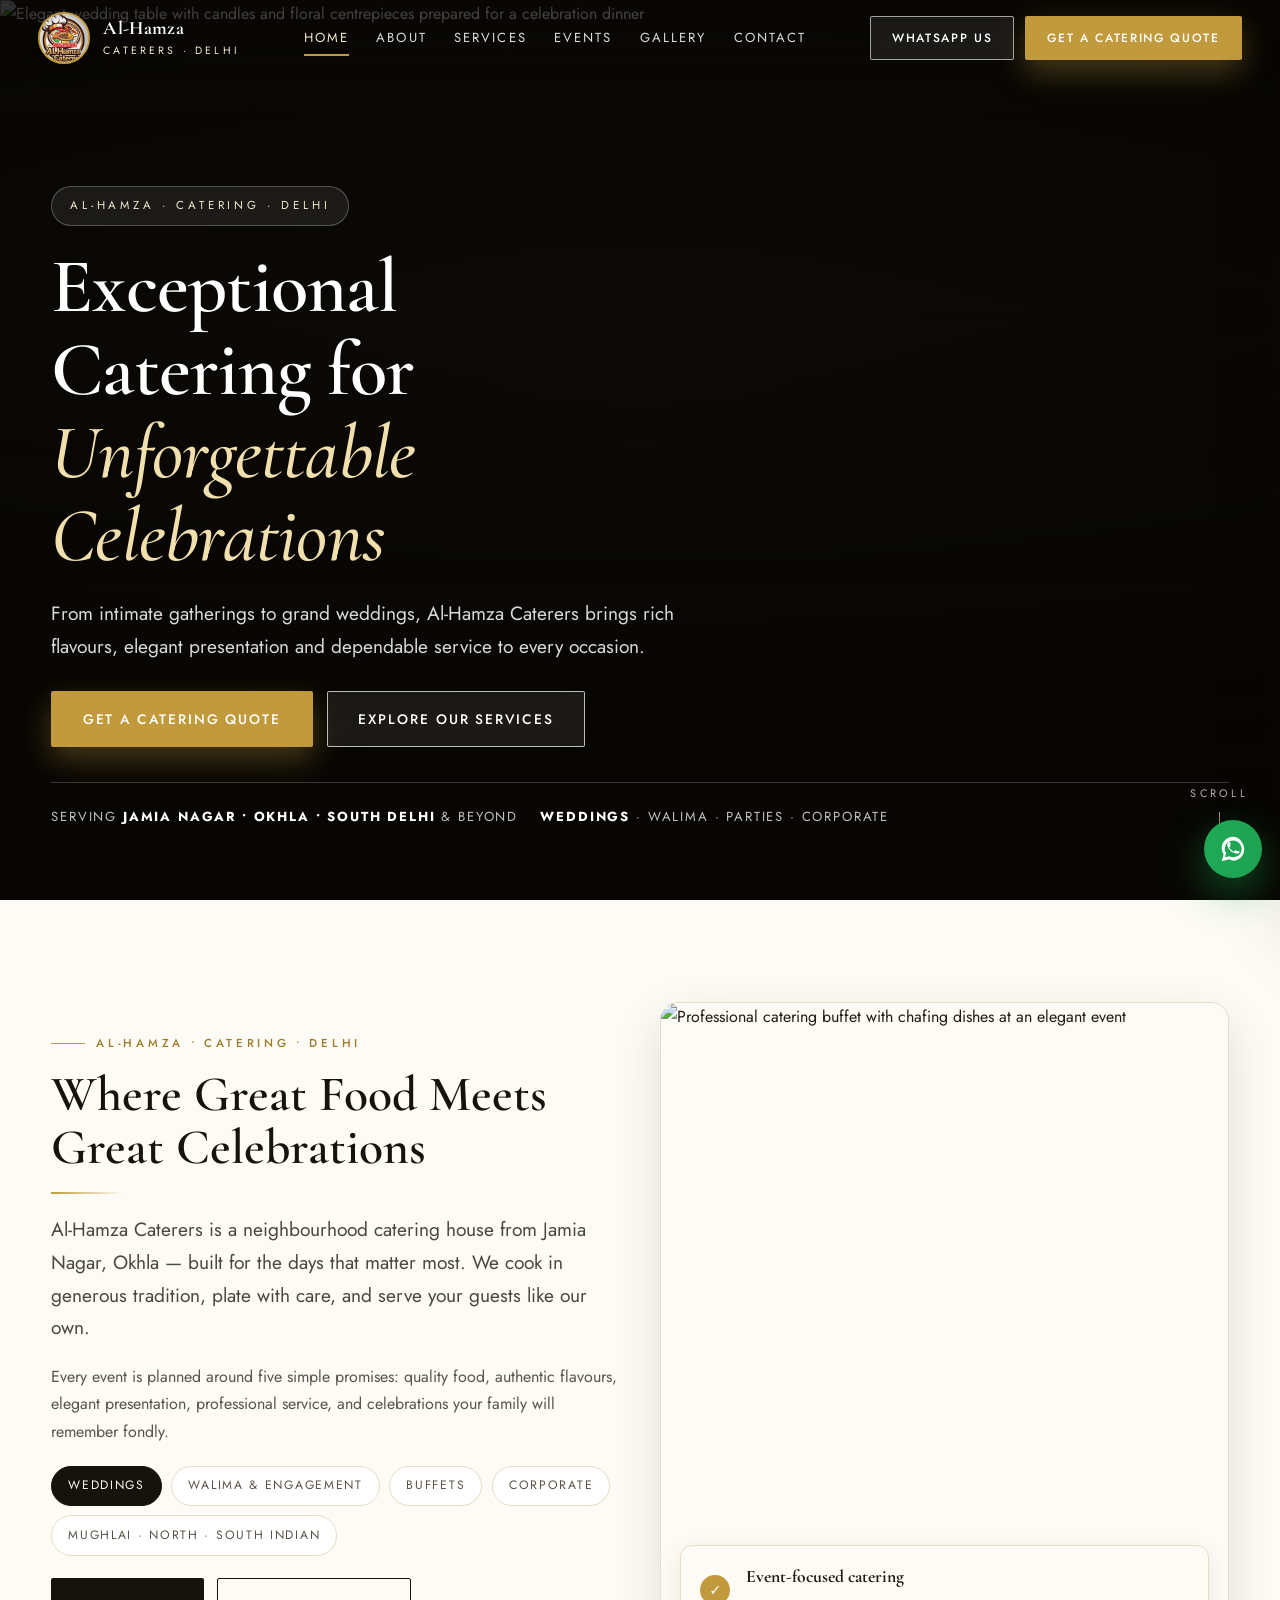
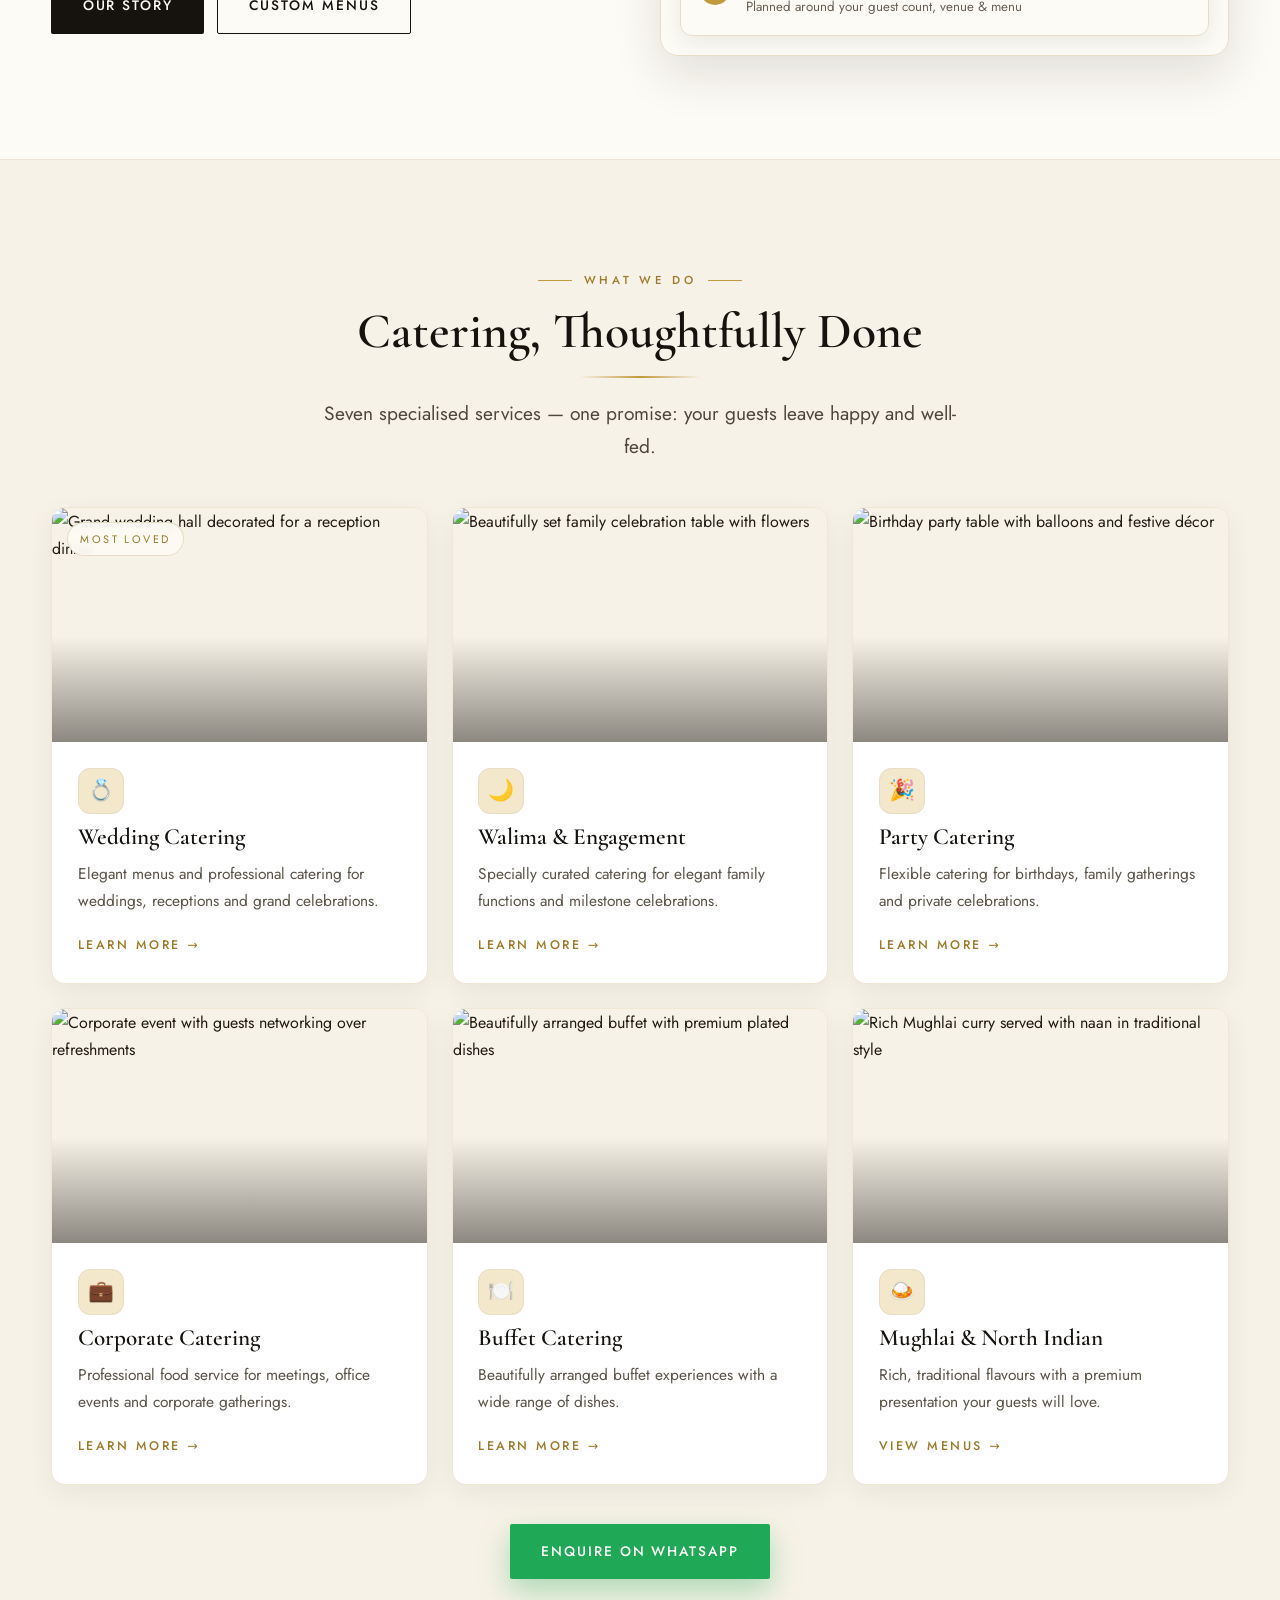
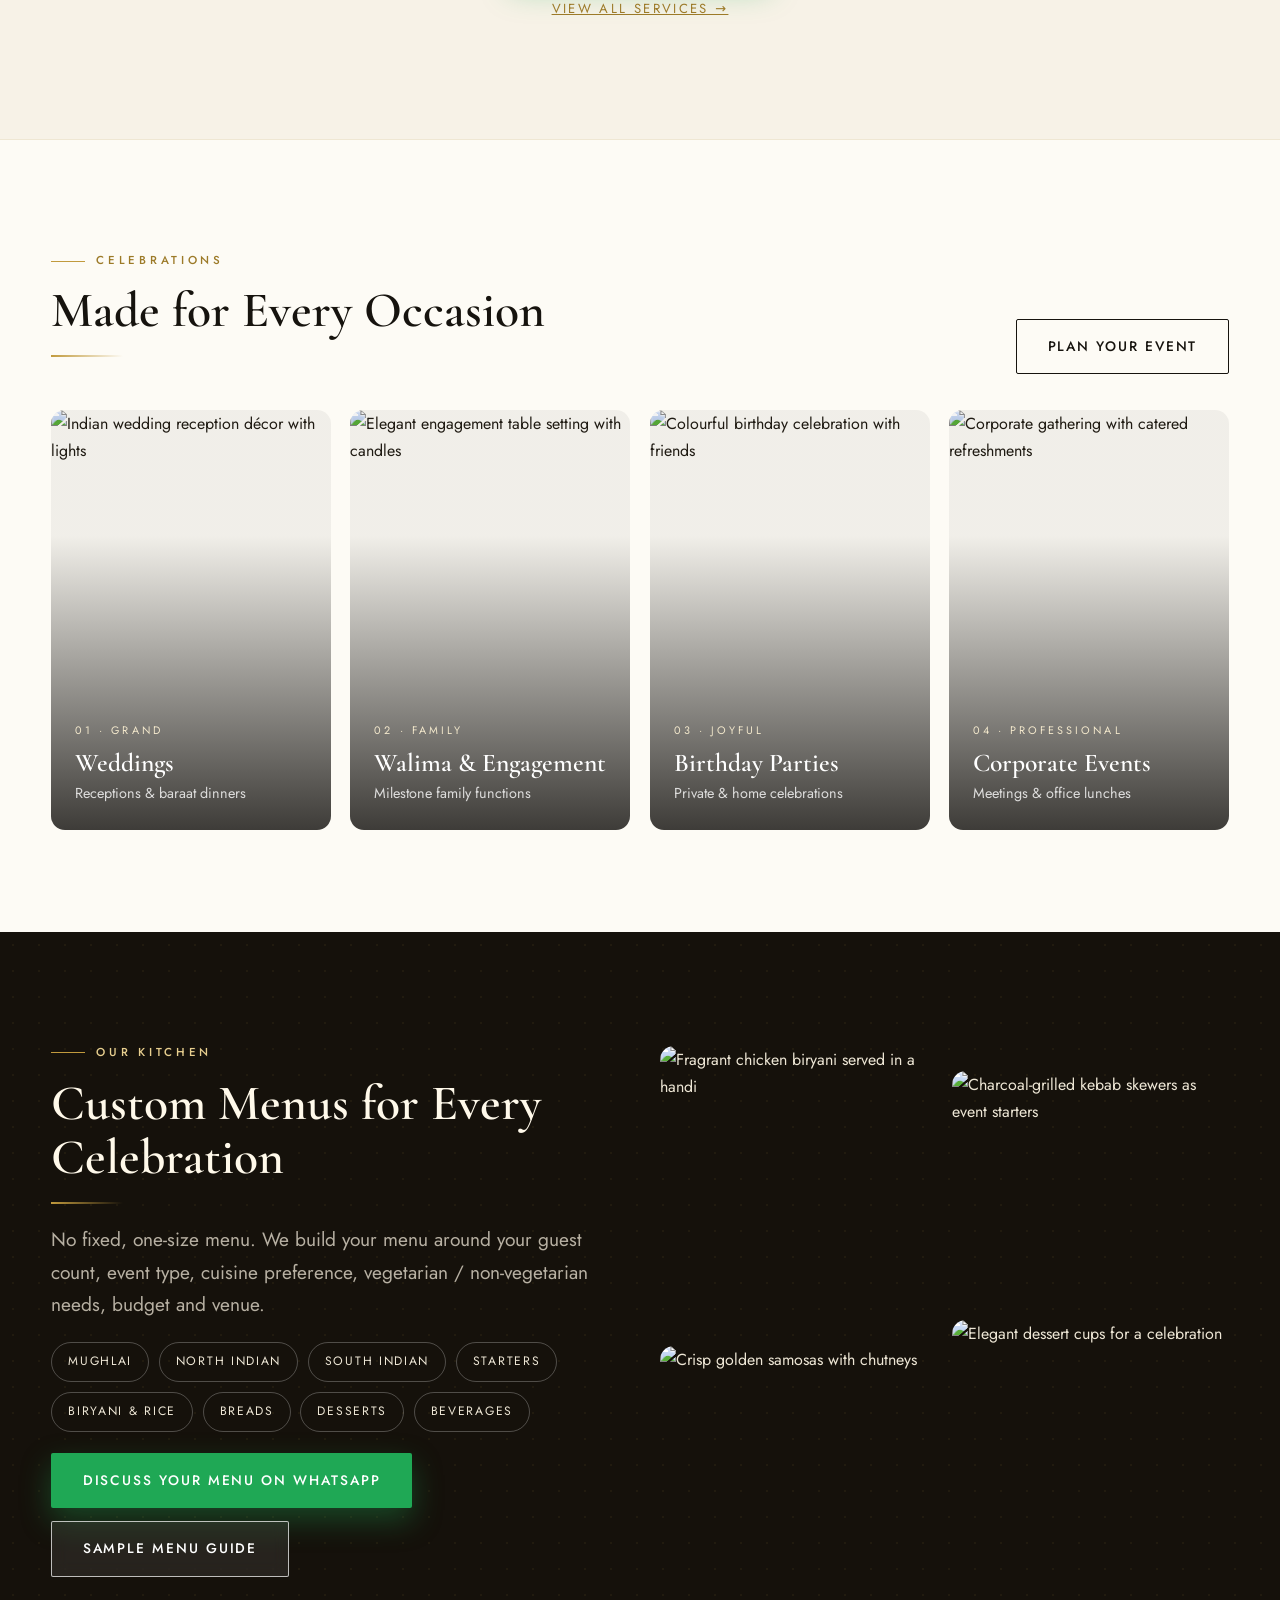
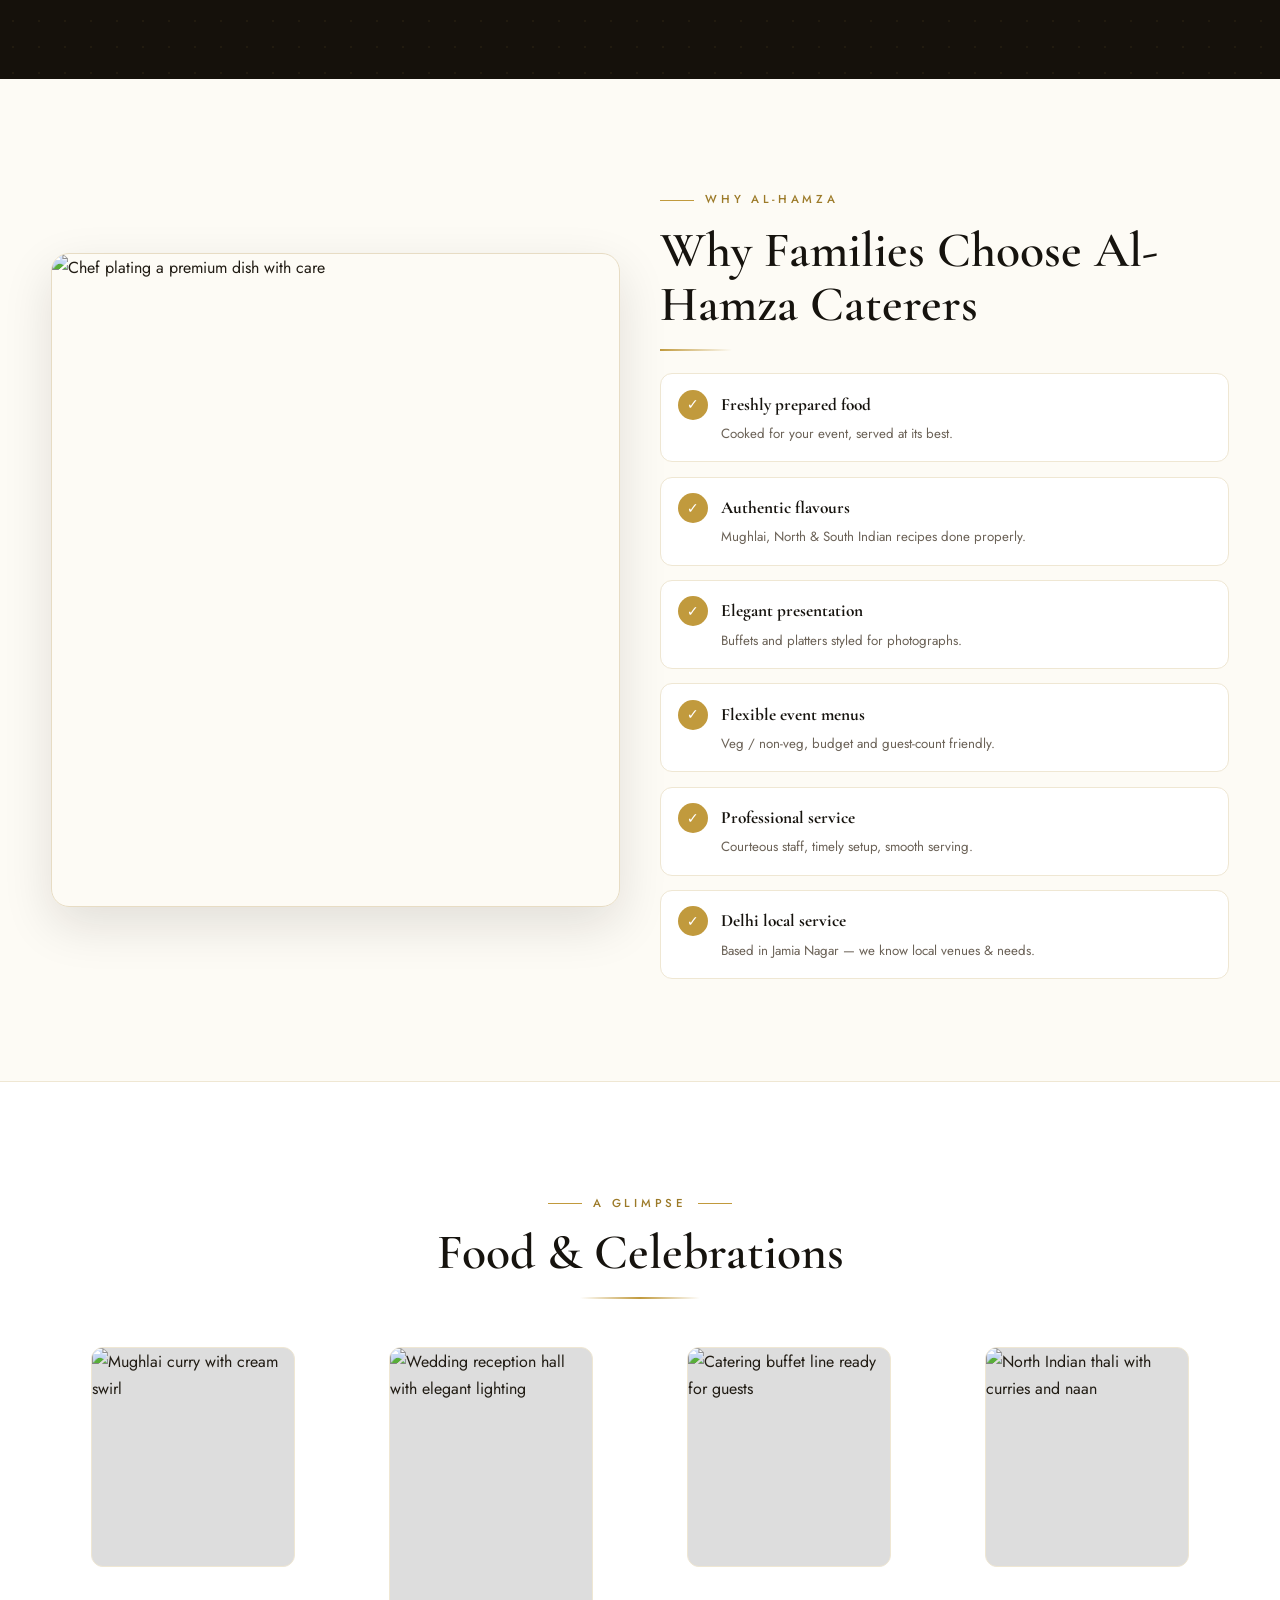
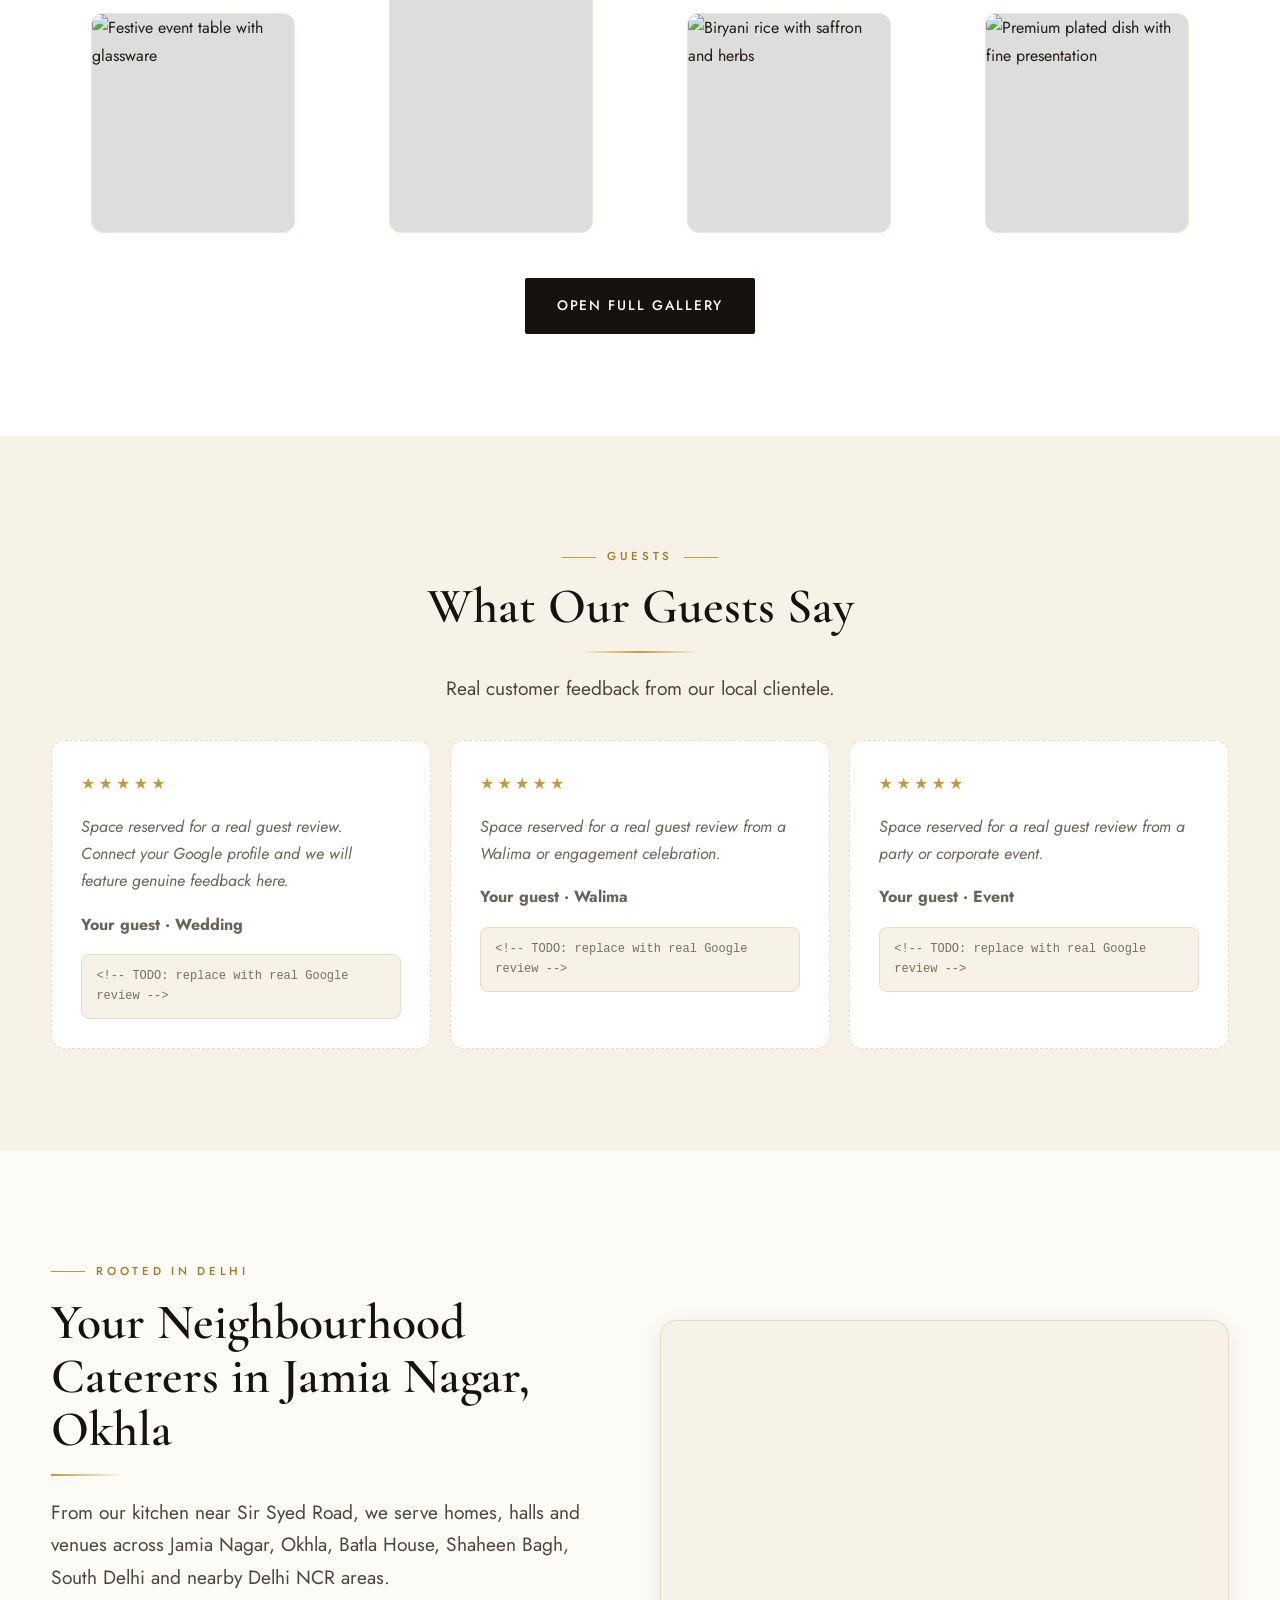
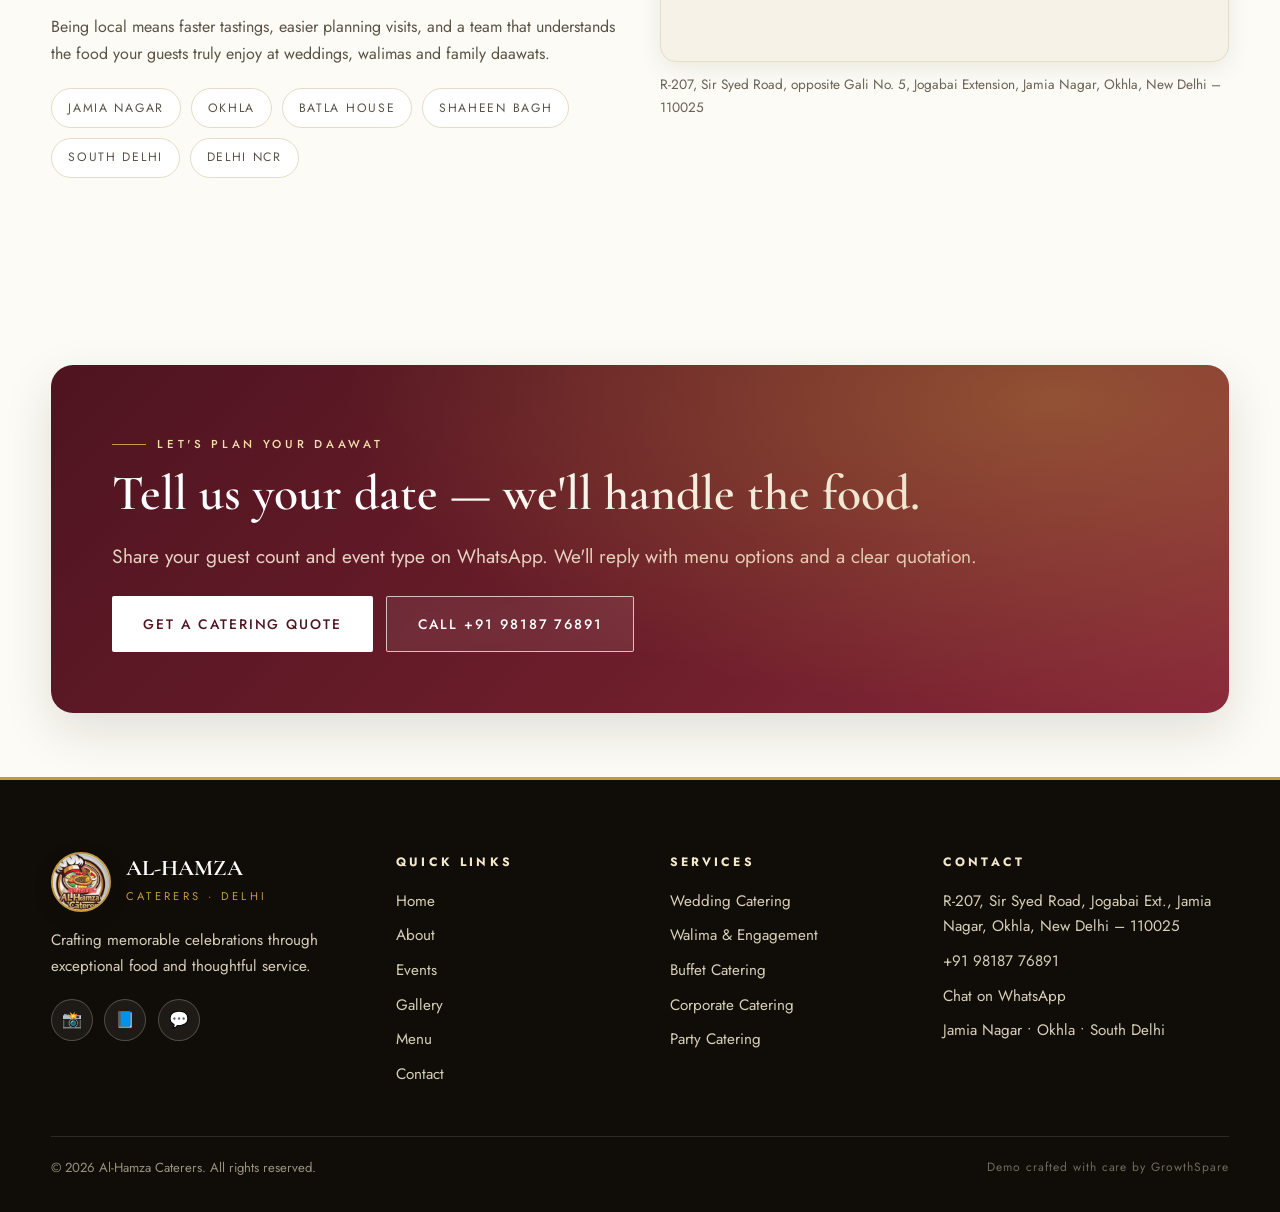
==== index.html @ 5587cb7c "Create premium Al-Hamza Caterers website" ====
<!DOCTYPE html>
<html lang="en">
<head>
  <meta charset="UTF-8">
  <meta name="viewport" content="width=device-width, initial-scale=1.0">
  <title>Al-Hamza Caterers | Wedding & Event Catering in Jamia Nagar, Okhla, South Delhi</title>
  <meta name="description" content="Al-Hamza Caterers — wedding, walima, engagement, party, corporate & buffet catering in Jamia Nagar, Okhla & South Delhi. Mughlai, North Indian & South Indian menus. Enquire on WhatsApp.">
  <link rel="canonical" href="https://www.alhamzacaterers.in/index.html">
  <meta property="og:type" content="website">
  <meta property="og:title" content="Al-Hamza Caterers | Exceptional Catering for Unforgettable Celebrations">
  <meta property="og:description" content="Rich flavours, elegant presentation and dependable service for weddings & events across Delhi.">
  <meta property="og:image" content="https://www.alhamzacaterers.in/images/al-hamza-logo.jpg">
  <meta property="og:url" content="https://www.alhamzacaterers.in/index.html">
  <meta name="twitter:card" content="summary_large_image">
  <meta name="twitter:title" content="Al-Hamza Caterers | Delhi Wedding & Event Catering">
  <meta name="twitter:description" content="Mughlai, North Indian & South Indian catering for weddings, parties & corporate events.">
  <link rel="icon" type="image/svg+xml" href="images/favicon.svg">
  <link rel="icon" type="image/jpeg" href="images/al-hamza-logo.jpg">
  <link rel="apple-touch-icon" href="images/al-hamza-logo.jpg">
  <link rel="preconnect" href="https://fonts.googleapis.com">
  <link rel="preconnect" href="https://fonts.gstatic.com" crossorigin>
  <link href="https://fonts.googleapis.com/css2?family=Cormorant+Garamond:ital,wght@0,400;0,500;0,600;0,700;1,400;1,500&family=Jost:wght@300;400;500;600&display=swap" rel="stylesheet">
  <script src="https://cdn.tailwindcss.com"></script>
  <link rel="stylesheet" href="css/style.css">
  <script type="application/ld+json">
  {
    "@context": "https://schema.org",
    "@type": "CateringService",
    "name": "Al-Hamza Caterers",
    "image": "https://www.alhamzacaterers.in/images/al-hamza-logo.jpg",
    "servesCuisine": ["Mughlai", "North Indian", "South Indian"],
    "telephone": "+91 9818776891",
    "address": {
      "@type": "PostalAddress",
      "streetAddress": "R-207, Sir Syed Road, opposite Gali No. 5, Jogabai Extension, Jamia Nagar, Okhla",
      "addressLocality": "New Delhi",
      "addressRegion": "Delhi",
      "postalCode": "110025",
      "addressCountry": "IN"
    },
    "areaServed": ["Jamia Nagar", "Okhla", "Batla House", "Shaheen Bagh", "South Delhi", "Delhi NCR"],
    "url": "https://www.alhamzacaterers.in/index.html",
    "priceRange": "₹₹"
  }
  </script>
</head>
<body class="has-mobile-bar">
<a class="skip-link" href="#main">Skip to content</a>

<!-- ================= HEADER ================= -->
<header class="site-header" id="siteHeader">
  <div class="header-inner">
    <a class="brand" href="index.html" aria-label="Al-Hamza Caterers — home">
      <span class="brand-mark"><img src="images/al-hamza-logo.jpg" alt="Al-Hamza Caterers logo — chef hat over a festive food platter" width="104" height="104"></span>
      <span class="brand-text"><strong>Al-Hamza</strong><span>Caterers · Delhi</span></span>
    </a>
    <nav class="nav-desktop" aria-label="Primary">
      <a href="index.html" class="active" aria-current="page">Home</a>
      <a href="about.html">About</a>
      <a href="services.html">Services</a>
      <a href="events.html">Events</a>
      <a href="gallery.html">Gallery</a>
      <a href="contact.html">Contact</a>
    </nav>
    <div class="header-ctas">
      <a class="btn btn-header-wa" href="https://wa.me/919818776891?text=Hello%20Al-Hamza%20Caterers%2C%20I%20would%20like%20to%20enquire%20about%20catering%20for%20my%20event." target="_blank" rel="noopener" aria-label="Chat with Al-Hamza Caterers on WhatsApp">WhatsApp Us</a>
      <a class="btn btn-gold" href="contact.html">Get a Catering Quote</a>
    </div>
    <button class="hamburger" data-open-drawer aria-label="Open menu" aria-expanded="false"><span></span><span></span><span></span></button>
  </div>
</header>

<!-- Mobile drawer -->
<div class="drawer" id="drawer" aria-hidden="true">
  <div class="drawer-scrim" data-close-drawer></div>
  <aside class="drawer-panel" role="dialog" aria-label="Menu">
    <div class="drawer-head">
      <a class="brand" href="index.html"><span class="brand-mark"><img src="images/al-hamza-logo.jpg" alt="Al-Hamza Caterers logo"></span><span class="brand-text"><strong style="color:#16130E">Al-Hamza</strong><span style="color:#9C7A28">Caterers · Delhi</span></span></a>
      <button class="drawer-close" data-close-drawer aria-label="Close menu">✕</button>
    </div>
    <nav class="drawer-links" aria-label="Mobile">
      <a href="index.html">Home <small>01</small></a>
      <a href="about.html">About <small>02</small></a>
      <a href="services.html">Services <small>03</small></a>
      <a href="events.html">Events <small>04</small></a>
      <a href="gallery.html">Gallery <small>05</small></a>
      <a href="menu.html">Menu <small>06</small></a>
      <a href="contact.html">Contact <small>07</small></a>
    </nav>
    <div class="drawer-ctas">
      <a class="btn btn-wa" href="https://wa.me/919818776891?text=Hello%20Al-Hamza%20Caterers%2C%20I%20would%20like%20to%20enquire%20about%20catering%20for%20my%20event." target="_blank" rel="noopener">Chat on WhatsApp</a>
      <a class="btn btn-dark" href="tel:+919818776891">Call +91 98187 76891</a>
      <a class="btn btn-gold" href="contact.html">Get a Catering Quote</a>
    </div>
  </aside>
</div>

<main id="main">
<!-- ================= HERO ================= -->
<section class="hero" aria-label="Welcome to Al-Hamza Caterers">
  <div class="hero-bg"><img src="https://images.unsplash.com/photo-1519225421980-715cb0215aed?q=80&w=1920&auto=format&fit=crop" alt="Elegant wedding table with candles and floral centrepieces prepared for a celebration dinner" fetchpriority="high"></div>
  <div class="hero-veil"></div>
  <div class="hero-content">
    <span class="hero-kicker">Al-Hamza · Catering · Delhi</span>
    <h1 class="h-display">Exceptional Catering for <em>Unforgettable Celebrations</em></h1>
    <p class="sub">From intimate gatherings to grand weddings, Al-Hamza Caterers brings rich flavours, elegant presentation and dependable service to every occasion.</p>
    <div class="hero-ctas">
      <a class="btn btn-gold" href="https://wa.me/919818776891?text=Hello%20Al-Hamza%20Caterers%2C%20I%20would%20like%20to%20enquire%20about%20catering%20for%20my%20event." target="_blank" rel="noopener">Get a Catering Quote</a>
      <a class="btn btn-outline" href="services.html">Explore Our Services</a>
    </div>
    <div class="hero-meta"><span>Serving <b>Jamia Nagar • Okhla • South Delhi</b> &amp; Beyond</span><span><b>Weddings</b> · Walima · Parties · Corporate</span></div>
  </div>
  <div class="scroll-hint" aria-hidden="true">Scroll<i></i></div>
</section>

<!-- ================= BRAND INTRO ================= -->
<section class="section" aria-labelledby="introH">
  <div class="wrap grid-2">
    <div class="reveal">
      <span class="eyebrow">Al-Hamza • Catering • Delhi</span>
      <h2 class="h-section" id="introH" style="margin:.9rem 0 1rem">Where Great Food Meets Great Celebrations</h2>
      <div class="gold-rule"></div>
      <p class="lead">Al-Hamza Caterers is a neighbourhood catering house from Jamia Nagar, Okhla — built for the days that matter most. We cook in generous tradition, plate with care, and serve your guests like our own.</p>
      <p style="color:#5b5347">Every event is planned around five simple promises: quality food, authentic flavours, elegant presentation, professional service, and celebrations your family will remember fondly.</p>
      <div class="pill-row">
        <span class="pill hot">Weddings</span><span class="pill">Walima &amp; Engagement</span><span class="pill">Buffets</span><span class="pill">Corporate</span><span class="pill">Mughlai · North · South Indian</span>
      </div>
      <div style="display:flex;flex-wrap:wrap;gap:.8rem;margin-top:1.4rem">
        <a class="btn btn-dark" href="about.html">Our Story</a>
        <a class="btn btn-outline-dark" href="menu.html">Custom Menus</a>
      </div>
    </div>
    <div class="reveal">
      <div class="split-media">
        <img src="https://images.unsplash.com/photo-1555244162-803834f70033?q=80&w=1200&auto=format&fit=crop" alt="Professional catering buffet with chafing dishes at an elegant event" loading="lazy">
        <div class="float-card">
          <span class="tick">✓</span>
          <div><b class="serif" style="font-size:1.1rem">Event-focused catering</b><br><small style="color:#6b6257">Planned around your guest count, venue &amp; menu</small></div>
        </div>
      </div>
    </div>
  </div>
</section>

<!-- ================= SERVICES ================= -->
<section class="section" style="background:#F7F2E7;border-top:1px solid var(--line-soft);border-bottom:1px solid var(--line-soft)" aria-labelledby="svcH">
  <div class="wrap">
    <div style="text-align:center;max-width:640px;margin:0 auto 2.8rem" class="reveal">
      <span class="eyebrow center">What we do</span>
      <h2 class="h-section" id="svcH" style="margin:.9rem 0 .6rem">Catering, Thoughtfully Done</h2>
      <div class="gold-rule center"></div>
      <p class="lead">Seven specialised services — one promise: your guests leave happy and well-fed.</p>
    </div>
    <div class="grid-3">
      <article class="card reveal"><div class="card-media"><span class="card-tag">Most loved</span><img src="https://images.unsplash.com/photo-1519167758481-83f550bb49b3?q=80&w=900&auto=format&fit=crop" alt="Grand wedding hall decorated for a reception dinner" loading="lazy"></div><div class="card-body"><span class="card-icon" aria-hidden="true">💍</span><h3>Wedding Catering</h3><p>Elegant menus and professional catering for weddings, receptions and grand celebrations.</p><a class="card-link" href="services.html#wedding">Learn more →</a></div></article>
      <article class="card reveal"><div class="card-media"><img src="https://images.unsplash.com/photo-1511795409834-ef04bbd61622?q=80&w=900&auto=format&fit=crop" alt="Beautifully set family celebration table with flowers" loading="lazy"></div><div class="card-body"><span class="card-icon" aria-hidden="true">🌙</span><h3>Walima &amp; Engagement</h3><p>Specially curated catering for elegant family functions and milestone celebrations.</p><a class="card-link" href="services.html#walima">Learn more →</a></div></article>
      <article class="card reveal"><div class="card-media"><img src="https://images.unsplash.com/photo-1530103862676-de8c9debad1d?q=80&w=900&auto=format&fit=crop" alt="Birthday party table with balloons and festive décor" loading="lazy"></div><div class="card-body"><span class="card-icon" aria-hidden="true">🎉</span><h3>Party Catering</h3><p>Flexible catering for birthdays, family gatherings and private celebrations.</p><a class="card-link" href="services.html#party">Learn more →</a></div></article>
      <article class="card reveal"><div class="card-media"><img src="https://images.unsplash.com/photo-1511578314322-379afb476865?q=80&w=900&auto=format&fit=crop" alt="Corporate event with guests networking over refreshments" loading="lazy"></div><div class="card-body"><span class="card-icon" aria-hidden="true">💼</span><h3>Corporate Catering</h3><p>Professional food service for meetings, office events and corporate gatherings.</p><a class="card-link" href="services.html#corporate">Learn more →</a></div></article>
      <article class="card reveal"><div class="card-media"><img src="https://images.unsplash.com/photo-1414235077428-338989a2e8c0?q=80&w=900&auto=format&fit=crop" alt="Beautifully arranged buffet with premium plated dishes" loading="lazy"></div><div class="card-body"><span class="card-icon" aria-hidden="true">🍽️</span><h3>Buffet Catering</h3><p>Beautifully arranged buffet experiences with a wide range of dishes.</p><a class="card-link" href="services.html#buffet">Learn more →</a></div></article>
      <article class="card reveal"><div class="card-media"><img src="https://images.unsplash.com/photo-1585937421612-70a008356fbe?q=80&w=900&auto=format&fit=crop" alt="Rich Mughlai curry served with naan in traditional style" loading="lazy"></div><div class="card-body"><span class="card-icon" aria-hidden="true">🍛</span><h3>Mughlai &amp; North Indian</h3><p>Rich, traditional flavours with a premium presentation your guests will love.</p><a class="card-link" href="menu.html">View menus →</a></div></article>
    </div>
    <div style="text-align:center;margin-top:2.4rem" class="reveal">
      <a class="btn btn-wa" href="https://wa.me/919818776891?text=Hello%20Al-Hamza%20Caterers%2C%20I%20would%20like%20to%20enquire%20about%20catering%20for%20my%20event." target="_blank" rel="noopener">Enquire on WhatsApp</a>
      <p style="margin-top:.9rem"><a href="services.html" style="font-size:.82rem;letter-spacing:.18em;text-transform:uppercase;color:#9C7A28">View all services →</a></p>
    </div>
  </div>
</section>

<!-- ================= OCCASIONS ================= -->
<section class="section" aria-labelledby="occH">
  <div class="wrap">
    <div style="display:flex;flex-wrap:wrap;align-items:flex-end;justify-content:space-between;gap:1rem;margin-bottom:2.2rem" class="reveal">
      <div><span class="eyebrow">Celebrations</span><h2 class="h-section" id="occH" style="margin:.8rem 0 .4rem">Made for Every Occasion</h2><div class="gold-rule"></div></div>
      <a class="btn btn-outline-dark" href="events.html">Plan your event</a>
    </div>
    <div class="occ-grid">
      <a class="occ reveal" href="events.html#weddings"><img src="https://images.unsplash.com/photo-1519167758481-83f550bb49b3?q=80&w=800&auto=format&fit=crop" alt="Indian wedding reception décor with lights" loading="lazy"><div class="occ-body"><span>01 · Grand</span><h3>Weddings</h3><p>Receptions &amp; baraat dinners</p></div></a>
      <a class="occ reveal" href="events.html#walima"><img src="https://images.unsplash.com/photo-1511795409834-ef04bbd61622?q=80&w=800&auto=format&fit=crop" alt="Elegant engagement table setting with candles" loading="lazy"><div class="occ-body"><span>02 · Family</span><h3>Walima &amp; Engagement</h3><p>Milestone family functions</p></div></a>
      <a class="occ reveal" href="events.html#birthday"><img src="https://images.unsplash.com/photo-1530103862676-de8c9debad1d?q=80&w=800&auto=format&fit=crop" alt="Colourful birthday celebration with friends" loading="lazy"><div class="occ-body"><span>03 · Joyful</span><h3>Birthday Parties</h3><p>Private &amp; home celebrations</p></div></a>
      <a class="occ reveal" href="events.html#corporate"><img src="https://images.unsplash.com/photo-1511578314322-379afb476865?q=80&w=800&auto=format&fit=crop" alt="Corporate gathering with catered refreshments" loading="lazy"><div class="occ-body"><span>04 · Professional</span><h3>Corporate Events</h3><p>Meetings &amp; office lunches</p></div></a>
    </div>
  </div>
</section>

<!-- ================= MENU SHOWCASE ================= -->
<section class="band-dark section" aria-labelledby="menuH">
  <div class="pattern"></div>
  <div class="wrap grid-2" style="position:relative">
    <div class="reveal">
      <span class="eyebrow" style="color:#E8CF8F">Our kitchen</span>
      <h2 class="h-section" id="menuH" style="margin:.9rem 0 .8rem">Custom Menus for Every Celebration</h2>
      <div class="gold-rule"></div>
      <p class="lead">No fixed, one-size menu. We build your menu around your guest count, event type, cuisine preference, vegetarian / non-vegetarian needs, budget and venue.</p>
      <div class="pill-row">
        <span class="pill" style="background:transparent;border-color:rgba(255,255,255,.25);color:#EDE6D5">Mughlai</span>
        <span class="pill" style="background:transparent;border-color:rgba(255,255,255,.25);color:#EDE6D5">North Indian</span>
        <span class="pill" style="background:transparent;border-color:rgba(255,255,255,.25);color:#EDE6D5">South Indian</span>
        <span class="pill" style="background:transparent;border-color:rgba(255,255,255,.25);color:#EDE6D5">Starters</span>
        <span class="pill" style="background:transparent;border-color:rgba(255,255,255,.25);color:#EDE6D5">Biryani &amp; Rice</span>
        <span class="pill" style="background:transparent;border-color:rgba(255,255,255,.25);color:#EDE6D5">Breads</span>
        <span class="pill" style="background:transparent;border-color:rgba(255,255,255,.25);color:#EDE6D5">Desserts</span>
        <span class="pill" style="background:transparent;border-color:rgba(255,255,255,.25);color:#EDE6D5">Beverages</span>
      </div>
      <div style="display:flex;flex-wrap:wrap;gap:.8rem;margin-top:1.2rem">
        <a class="btn btn-wa" href="https://wa.me/919818776891?text=Hello%20Al-Hamza%20Caterers%2C%20I%20would%20like%20to%20discuss%20a%20custom%20menu%20for%20my%20event." target="_blank" rel="noopener">Discuss Your Menu on WhatsApp</a>
        <a class="btn btn-outline" href="menu.html">Sample menu guide</a>
      </div>
    </div>
    <div class="reveal">
      <div style="display:grid;grid-template-columns:1fr 1fr;gap:.9rem">
        <img src="https://images.unsplash.com/photo-1563379091339-03b21ab4a4f8?q=80&w=700&auto=format&fit=crop" alt="Fragrant chicken biryani served in a handi" loading="lazy" style="border-radius:14px;height:260px;object-fit:cover;width:100%">
        <img src="https://images.unsplash.com/photo-1599487488170-d11ec9c172f0?q=80&w=700&auto=format&fit=crop" alt="Charcoal-grilled kebab skewers as event starters" loading="lazy" style="border-radius:14px;height:260px;object-fit:cover;width:100%;margin-top:1.6rem">
        <img src="https://images.unsplash.com/photo-1601050690597-df0568f70950?q=80&w=700&auto=format&fit=crop" alt="Crisp golden samosas with chutneys" loading="lazy" style="border-radius:14px;height:220px;object-fit:cover;width:100%">
        <img src="https://images.unsplash.com/photo-1551024506-0bccd828d307?q=80&w=700&auto=format&fit=crop" alt="Elegant dessert cups for a celebration" loading="lazy" style="border-radius:14px;height:220px;object-fit:cover;width:100%;margin-top:-1.6rem">
      </div>
    </div>
  </div>
</section>

<!-- ================= WHY US ================= -->
<section class="section" aria-labelledby="whyH">
  <div class="wrap grid-2">
    <div class="reveal">
      <div class="split-media"><img src="https://images.unsplash.com/photo-1414235077428-338989a2e8c0?q=80&w=1000&auto=format&fit=crop" alt="Chef plating a premium dish with care" loading="lazy"></div>
    </div>
    <div class="reveal">
      <span class="eyebrow">Why Al-Hamza</span>
      <h2 class="h-section" id="whyH" style="margin:.9rem 0 .6rem">Why Families Choose Al-Hamza Caterers</h2>
      <div class="gold-rule"></div>
      <ul class="check-list">
        <li><span class="tick">✓</span><div><b>Freshly prepared food</b><small>Cooked for your event, served at its best.</small></div></li>
        <li><span class="tick">✓</span><div><b>Authentic flavours</b><small>Mughlai, North &amp; South Indian recipes done properly.</small></div></li>
        <li><span class="tick">✓</span><div><b>Elegant presentation</b><small>Buffets and platters styled for photographs.</small></div></li>
        <li><span class="tick">✓</span><div><b>Flexible event menus</b><small>Veg / non-veg, budget and guest-count friendly.</small></div></li>
        <li><span class="tick">✓</span><div><b>Professional service</b><small>Courteous staff, timely setup, smooth serving.</small></div></li>
        <li><span class="tick">✓</span><div><b>Delhi local service</b><small>Based in Jamia Nagar — we know local venues &amp; needs.</small></div></li>
      </ul>
    </div>
  </div>
</section>

<!-- ================= GALLERY PREVIEW ================= -->
<section class="section" style="background:#fff;border-top:1px solid var(--line-soft)" aria-labelledby="galH">
  <div class="wrap">
    <div style="text-align:center;max-width:620px;margin:0 auto 2rem" class="reveal">
      <span class="eyebrow center">A glimpse</span>
      <h2 class="h-section" id="galH" style="margin:.8rem 0 .5rem">Food &amp; Celebrations</h2>
      <div class="gold-rule center"></div>
    </div>
    <div class="g-grid reveal">
      <figure class="g-item" tabindex="0" data-cat="food"><img src="https://images.unsplash.com/photo-1585937421612-70a008356fbe?q=80&w=800&auto=format&fit=crop" alt="Mughlai curry with cream swirl" loading="lazy"><figcaption>Food · Mughlai</figcaption></figure>
      <figure class="g-item tall" tabindex="0" data-cat="weddings"><img src="https://images.unsplash.com/photo-1519167758481-83f550bb49b3?q=80&w=800&auto=format&fit=crop" alt="Wedding reception hall with elegant lighting" loading="lazy"><figcaption>Weddings</figcaption></figure>
      <figure class="g-item" tabindex="0" data-cat="buffet"><img src="https://images.unsplash.com/photo-1555244162-803834f70033?q=80&w=800&auto=format&fit=crop" alt="Catering buffet line ready for guests" loading="lazy"><figcaption>Buffet</figcaption></figure>
      <figure class="g-item" tabindex="0" data-cat="food"><img src="https://images.unsplash.com/photo-1565557623262-b51c2513a641?q=80&w=800&auto=format&fit=crop" alt="North Indian thali with curries and naan" loading="lazy"><figcaption>Food · North Indian</figcaption></figure>
      <figure class="g-item" tabindex="0" data-cat="events"><img src="https://images.unsplash.com/photo-1511795409834-ef04bbd61622?q=80&w=800&auto=format&fit=crop" alt="Festive event table with glassware" loading="lazy"><figcaption>Events</figcaption></figure>
      <figure class="g-item" tabindex="0" data-cat="food"><img src="https://images.unsplash.com/photo-1563379091339-03b21ab4a4f8?q=80&w=800&auto=format&fit=crop" alt="Biryani rice with saffron and herbs" loading="lazy"><figcaption>Food · Biryani</figcaption></figure>
      <figure class="g-item" tabindex="0" data-cat="presentation"><img src="https://images.unsplash.com/photo-1546833999-b9f581a1996d?q=80&w=800&auto=format&fit=crop" alt="Premium plated dish with fine presentation" loading="lazy"><figcaption>Presentation</figcaption></figure>
    </div>
    <div style="text-align:center;margin-top:1.8rem"><a class="btn btn-dark" href="gallery.html">Open Full Gallery</a></div>
  </div>
</section>

<!-- ================= REVIEWS (demo-safe) ================= -->
<section class="section" aria-labelledby="revH" style="background:#F7F2E7">
  <div class="wrap">
    <div style="text-align:center;max-width:640px;margin:0 auto 2.2rem" class="reveal">
      <span class="eyebrow center">Guests</span>
      <h2 class="h-section" id="revH" style="margin:.8rem 0 .5rem">What Our Guests Say</h2>
      <div class="gold-rule center"></div>
      <p class="lead">Real customer feedback from our local clientele.</p>
    </div>
    <div class="review-grid">
      <!-- DEMO PLACEHOLDER — replace with real Google reviews. Do not publish fake names/quotes.
      Template: <div class="review"><div class="stars">★★★★★</div><p>"..."</p><b>Name · Event</b></div> -->
      <div class="review reveal"><div class="stars" aria-label="5 star placeholder">★★★★★</div><p><i>Space reserved for a real guest review. Connect your Google profile and we will feature genuine feedback here.</i></p><b>Your guest · Wedding</b><div class="code-note">&lt;!-- TODO: replace with real Google review --&gt;</div></div>
      <div class="review reveal"><div class="stars" aria-label="5 star placeholder">★★★★★</div><p><i>Space reserved for a real guest review from a Walima or engagement celebration.</i></p><b>Your guest · Walima</b><div class="code-note">&lt;!-- TODO: replace with real Google review --&gt;</div></div>
      <div class="review reveal"><div class="stars" aria-label="5 star placeholder">★★★★★</div><p><i>Space reserved for a real guest review from a party or corporate event.</i></p><b>Your guest · Event</b><div class="code-note">&lt;!-- TODO: replace with real Google review --&gt;</div></div>
    </div>
  </div>
</section>

<!-- ================= LOCAL ================= -->
<section class="section" aria-labelledby="locH">
  <div class="wrap grid-2">
    <div class="reveal">
      <span class="eyebrow">Rooted in Delhi</span>
      <h2 class="h-section" id="locH" style="margin:.9rem 0 .8rem">Your Neighbourhood Caterers in Jamia Nagar, Okhla</h2>
      <div class="gold-rule"></div>
      <p class="lead">From our kitchen near Sir Syed Road, we serve homes, halls and venues across Jamia Nagar, Okhla, Batla House, Shaheen Bagh, South Delhi and nearby Delhi NCR areas.</p>
      <p style="color:#5b5347">Being local means faster tastings, easier planning visits, and a team that understands the food your guests truly enjoy at weddings, walimas and family daawats.</p>
      <div class="pill-row"><span class="pill">Jamia Nagar</span><span class="pill">Okhla</span><span class="pill">Batla House</span><span class="pill">Shaheen Bagh</span><span class="pill">South Delhi</span><span class="pill">Delhi NCR</span></div>
    </div>
    <div class="reveal">
      <div class="map-frame">
        <iframe title="Map — Al-Hamza Caterers, Jamia Nagar, Okhla, New Delhi" src="https://www.google.com/maps?q=Jamia+Nagar,+Okhla,+New+Delhi+110025&output=embed" loading="lazy" referrerpolicy="no-referrer-when-downgrade"></iframe>
      </div>
      <p style="font-size:.85rem;color:#6b6257;margin-top:.7rem">R-207, Sir Syed Road, opposite Gali No. 5, Jogabai Extension, Jamia Nagar, Okhla, New Delhi – 110025</p>
    </div>
  </div>
</section>

<!-- ================= FINAL CTA ================= -->
<section class="section-tight" aria-label="Get a quote">
  <div class="wrap reveal">
    <div class="cta-band">
      <span class="eyebrow" style="color:#F1DFAE">Let's plan your daawat</span>
      <h2 class="h-section" style="margin:.8rem 0">Tell us your date — we'll handle the food.</h2>
      <p class="lead" style="color:rgba(255,243,223,.85)">Share your guest count and event type on WhatsApp. We'll reply with menu options and a clear quotation.</p>
      <div style="display:flex;flex-wrap:wrap;gap:.8rem;margin-top:1.5rem">
        <a class="btn" style="background:#fff;color:#4E1420" href="https://wa.me/919818776891?text=Hello%20Al-Hamza%20Caterers%2C%20I%20would%20like%20to%20enquire%20about%20catering%20for%20my%20event." target="_blank" rel="noopener">Get a Catering Quote</a>
        <a class="btn btn-outline" href="tel:+919818776891">Call +91 98187 76891</a>
      </div>
    </div>
  </div>
</section>
</main>

<!-- ================= FOOTER ================= -->
<footer aria-label="Footer">
  <div class="wrap">
    <div class="f-grid">
      <div>
        <div class="f-brand"><span class="brand-mark"><img src="images/al-hamza-logo.jpg" alt="Al-Hamza Caterers logo"></span><div><strong>AL-HAMZA</strong><span style="font-size:.7rem;letter-spacing:.3em;color:#C19A3D">CATERERS · DELHI</span></div></div>
        <p style="margin-top:1rem;font-size:.95rem">Crafting memorable celebrations through exceptional food and thoughtful service.</p>
        <div class="social-row">
          <!-- TODO: replace href="#" with official profile URLs when available -->
          <a class="social-btn" href="#" aria-label="Instagram (link to be added)" title="Instagram — link coming soon">📸</a>
          <a class="social-btn" href="#" aria-label="Facebook (link to be added)" title="Facebook — link coming soon">📘</a>
          <a class="social-btn" href="https://wa.me/919818776891?text=Hello%20Al-Hamza%20Caterers%2C%20I%20would%20like%20to%20enquire%20about%20catering%20for%20my%20event." target="_blank" rel="noopener" aria-label="Chat on WhatsApp">💬</a>
        </div>
      </div>
      <div><h4>Quick Links</h4><ul class="f-links"><li><a href="index.html">Home</a></li><li><a href="about.html">About</a></li><li><a href="events.html">Events</a></li><li><a href="gallery.html">Gallery</a></li><li><a href="menu.html">Menu</a></li><li><a href="contact.html">Contact</a></li></ul></div>
      <div><h4>Services</h4><ul class="f-links"><li><a href="services.html#wedding">Wedding Catering</a></li><li><a href="services.html#walima">Walima &amp; Engagement</a></li><li><a href="services.html#buffet">Buffet Catering</a></li><li><a href="services.html#corporate">Corporate Catering</a></li><li><a href="services.html#party">Party Catering</a></li></ul></div>
      <div><h4>Contact</h4><ul class="f-links"><li>R-207, Sir Syed Road, Jogabai Ext., Jamia Nagar, Okhla, New Delhi – 110025</li><li><a href="tel:+919818776891">+91 98187 76891</a></li><li><a href="https://wa.me/919818776891?text=Hello%20Al-Hamza%20Caterers%2C%20I%20would%20like%20to%20enquire%20about%20catering%20for%20my%20event." target="_blank" rel="noopener">Chat on WhatsApp</a></li><li>Jamia Nagar • Okhla • South Delhi</li></ul></div>
    </div>
    <div class="f-bottom">
      <span>© <span id="year">2026</span> Al-Hamza Caterers. All rights reserved.</span>
      <span class="demo-credit">Demo crafted with care by GrowthSpare</span>
    </div>
  </div>
</footer>

<!-- Floating WhatsApp -->
<a class="wa-float" href="https://wa.me/919818776891?text=Hello%20Al-Hamza%20Caterers%2C%20I%20would%20like%20to%20enquire%20about%20catering%20for%20my%20event." target="_blank" rel="noopener" aria-label="Chat with Al-Hamza Caterers on WhatsApp">
  <svg viewBox="0 0 32 32" aria-hidden="true"><path d="M16 3C9.4 3 4 8.4 4 15c0 2.4.7 4.6 2 6.5L4 29l7.7-2c1.8 1 3.9 1.5 4.3 1.5 6.6 0 12-5.4 12-12S22.6 3 16 3zm0 21.8c-1.3 0-2.6-.3-3.7-1l-.3-.2-4.6 1.2 1.2-4.5-.2-.3c-.8-1.2-1.2-2.6-1.2-4 0-5 4-9 9-9s9 4 9 9-4.1 8.8-9.2 8.8zm5-6.6c-.3-.1-1.6-.8-1.9-.9-.3-.1-.5-.1-.7.1-.2.3-.8.9-1 1.1-.2.2-.3.3-.7.1-.3-.1-1.4-.5-2.7-1.7-1-.9-1.7-2-1.9-2.3-.2-.3 0-.5.2-.6l.9-1c.1-.2.1-.4 0-.6L13.2 9c-.2-.5-.5-.4-.7-.4h-.6c-.2 0-.6.2-.9.5-.3.3-1.1 1.1-1.1 2.7s1.2 3.1 1.3 3.3c.1.2 2.3 3.6 5.7 5 .8.3 1.4.5 1.9.7.8.2 1.5.2 2.1.1.6-.1 1.6-.7 1.9-1.3.2-.6.2-1.2.2-1.3-.1-.1-.3-.2-.6-.3z"/></svg>
</a>

<!-- Mobile bottom bar -->
<nav class="mobile-bar" aria-label="Quick actions">
  <a class="m-call" href="tel:+919818776891">Call</a>
  <a class="m-wa" href="https://wa.me/919818776891?text=Hello%20Al-Hamza%20Caterers%2C%20I%20would%20like%20to%20enquire%20about%20catering%20for%20my%20event." target="_blank" rel="noopener">WhatsApp</a>
  <a class="m-quote" href="contact.html">Get Quote</a>
</nav>

<!-- Lightbox -->
<div class="lightbox" id="lightbox" role="dialog" aria-label="Image viewer">
  <button class="lb-btn lb-close" data-lb-close aria-label="Close">✕</button>
  <button class="lb-btn lb-prev" data-lb-prev aria-label="Previous image">‹</button>
  <img src="" alt="">
  <button class="lb-btn lb-next" data-lb-next aria-label="Next image">›</button>
  <span class="lb-count"></span>
</div>

<script src="js/main.js"></script>
</body>
</html>
---- css/style.css ----
/* ============================================================
   AL-HAMZA CATERERS — Premium Design System
   Ivory / Charcoal / Gold / Burgundy · Editorial luxury
   ============================================================ */
:root{
  --ivory:#FDFBF5;
  --ivory-2:#F7F2E7;
  --cream:#FBF8F0;
  --charcoal:#16130E;
  --ink:#211C14;
  --muted:#6B6257;
  --line:#E7DCC4;
  --line-soft:#EFE7D3;
  --gold:#C19A3D;
  --gold-deep:#9C7A28;
  --gold-soft:#F3E8CC;
  --wine:#6E1E2B;
  --wine-deep:#4E1420;
  --white:#FFFFFF;
  --shadow-sm:0 6px 24px rgba(22,19,14,.08);
  --shadow-md:0 18px 50px rgba(22,19,14,.12);
  --shadow-lg:0 30px 80px rgba(22,19,14,.18);
  --radius:14px;
  --radius-sm:10px;
  --font-serif:"Cormorant Garamond","Playfair Display",Georgia,serif;
  --font-sans:"Jost","Inter",system-ui,-apple-system,"Segoe UI",sans-serif;
  --header-h:76px;
}
*{box-sizing:border-box}
html{scroll-behavior:smooth}
@media (prefers-reduced-motion:reduce){
  html{scroll-behavior:auto}
  *,*::before,*::after{animation-duration:.001s!important;transition-duration:.001s!important}
}
body{
  margin:0;
  font-family:var(--font-sans);
  background:var(--ivory);
  color:var(--ink);
  line-height:1.7;
  -webkit-font-smoothing:antialiased;
  overflow-x:hidden;
}
img{max-width:100%;display:block}
a{color:inherit}
::selection{background:var(--gold);color:#fff}

/* ---------- Typography ---------- */
.serif{font-family:var(--font-serif)}
.eyebrow{
  display:inline-flex;align-items:center;gap:.7rem;
  font-size:.72rem;letter-spacing:.32em;text-transform:uppercase;
  color:var(--gold-deep);font-weight:500;
}
.eyebrow::before{content:"";width:34px;height:1px;background:var(--gold);display:inline-block}
.eyebrow.center::after{content:"";width:34px;height:1px;background:var(--gold);display:inline-block}
h1,h2,h3{font-family:var(--font-serif);line-height:1.08;font-weight:600;color:var(--charcoal);margin:0}
.h-display{font-size:clamp(2.6rem,6vw,4.8rem);letter-spacing:-.01em}
.h-section{font-size:clamp(2rem,4.2vw,3.1rem)}
.h-card{font-size:1.45rem;line-height:1.25}
.lead{font-size:clamp(1.02rem,1.6vw,1.2rem);color:#4d463c}
.small-label{font-size:.78rem;letter-spacing:.22em;text-transform:uppercase;color:var(--muted)}
.gold-rule{width:72px;height:2px;background:linear-gradient(90deg,var(--gold),transparent);margin:1.1rem 0}
.gold-rule.center{margin:1.1rem auto;background:linear-gradient(90deg,transparent,var(--gold),transparent);width:120px}

/* ---------- Layout ---------- */
.wrap{width:min(1200px,92%);margin-inline:auto}
.section{padding:clamp(4rem,8vw,7.5rem) 0}
.section-tight{padding:clamp(2.5rem,5vw,4.5rem) 0}
.grid-2{display:grid;gap:2.5rem}
@media(min-width:900px){.grid-2{grid-template-columns:1fr 1fr;align-items:center}}
.grid-3{display:grid;gap:1.5rem}
@media(min-width:760px){.grid-3{grid-template-columns:repeat(2,1fr)}}
@media(min-width:1080px){.grid-3{grid-template-columns:repeat(3,1fr)}}
.grid-4{display:grid;gap:1.4rem}
@media(min-width:700px){.grid-4{grid-template-columns:repeat(2,1fr)}}
@media(min-width:1100px){.grid-4{grid-template-columns:repeat(4,1fr)}}

/* ---------- Buttons ---------- */
.btn{
  display:inline-flex;align-items:center;justify-content:center;gap:.6rem;
  padding:.95rem 1.9rem;font-size:.86rem;letter-spacing:.14em;text-transform:uppercase;
  font-weight:500;text-decoration:none;border:1px solid transparent;cursor:pointer;
  transition:transform .35s ease,box-shadow .35s ease,background .35s ease,color .35s ease,border-color .35s ease;
  border-radius:2px;
}
.btn-gold{background:var(--gold);color:#fff;box-shadow:0 12px 30px rgba(193,154,61,.35)}
.btn-gold:hover{background:var(--gold-deep);transform:translateY(-2px);box-shadow:0 18px 40px rgba(193,154,61,.4)}
.btn-dark{background:var(--charcoal);color:var(--ivory)}
.btn-dark:hover{background:#000;transform:translateY(-2px)}
.btn-outline{border-color:rgba(255,255,255,.7);color:#fff;background:rgba(255,255,255,.08);backdrop-filter:blur(8px)}
.btn-outline:hover{background:#fff;color:var(--charcoal);transform:translateY(-2px)}
.btn-outline-dark{border-color:var(--charcoal);color:var(--charcoal);background:transparent}
.btn-outline-dark:hover{background:var(--charcoal);color:var(--ivory)}
.btn-wa{background:#1FA855;color:#fff;box-shadow:0 12px 30px rgba(31,168,85,.35)}
.btn-wa:hover{background:#178544;transform:translateY(-2px)}
.btn:focus-visible,a:focus-visible,button:focus-visible{outline:2px solid var(--gold);outline-offset:3px}

/* ---------- Header ---------- */
.site-header{
  position:fixed;inset:0 0 auto 0;z-index:60;height:var(--header-h);
  display:flex;align-items:center;
  transition:background .4s ease,box-shadow .4s ease,height .4s ease;
  background:linear-gradient(180deg,rgba(10,8,5,.55),transparent);
}
.site-header.scrolled{
  background:rgba(253,251,245,.94);
  backdrop-filter:blur(14px);
  box-shadow:0 10px 30px rgba(22,19,14,.08);
  border-bottom:1px solid var(--line-soft);
  height:68px;
}
.header-inner{width:min(1280px,94%);margin-inline:auto;display:flex;align-items:center;justify-content:space-between;gap:1rem}
.brand{display:flex;align-items:center;gap:.8rem;text-decoration:none}
.brand-mark{
  width:52px;height:52px;border-radius:50%;overflow:hidden;flex:0 0 52px;
  border:2px solid var(--gold);background:#fff;box-shadow:var(--shadow-sm);
}
.brand-mark img{width:100%;height:100%;object-fit:cover}
.site-header.scrolled .brand-mark{width:46px;height:46px;flex-basis:46px}
.brand-text{line-height:1.15}
.brand-text strong{font-family:var(--font-serif);font-size:1.18rem;letter-spacing:.02em;display:block;color:#fff;transition:color .3s}
.brand-text span{font-size:.66rem;letter-spacing:.3em;text-transform:uppercase;color:var(--gold-soft);transition:color .3s}
.site-header.scrolled .brand-text strong{color:var(--charcoal)}
.site-header.scrolled .brand-text span{color:var(--gold-deep)}
.nav-desktop{display:none;align-items:center;gap:1.7rem}
@media(min-width:1020px){.nav-desktop{display:flex}}
.nav-desktop a{
  text-decoration:none;font-size:.82rem;letter-spacing:.16em;text-transform:uppercase;
  color:rgba(255,255,255,.86);position:relative;padding:.4rem 0;transition:color .3s;
}
.site-header.scrolled .nav-desktop a{color:#3d362c}
.nav-desktop a::after{content:"";position:absolute;left:0;bottom:0;height:2px;width:0;background:var(--gold);transition:width .35s ease}
.nav-desktop a:hover::after,.nav-desktop a.active::after{width:100%}
.nav-desktop a.active{color:var(--gold)}
.site-header:not(.scrolled) .nav-desktop a.active{color:var(--gold-soft)}
.header-ctas{display:none;align-items:center;gap:.7rem}
@media(min-width:1020px){.header-ctas{display:flex}}
.header-ctas .btn{padding:.7rem 1.3rem;font-size:.75rem}
.btn-header-wa{border:1px solid rgba(255,255,255,.6);color:#fff;background:rgba(255,255,255,.08);backdrop-filter:blur(8px)}
.btn-header-wa:hover{background:#fff;color:var(--charcoal)}
.site-header.scrolled .btn-header-wa{border-color:var(--charcoal);color:var(--charcoal);background:transparent}
.site-header.scrolled .btn-header-wa:hover{background:var(--charcoal);color:var(--ivory)}
.hamburger{
  display:inline-flex;flex-direction:column;gap:5px;background:rgba(255,255,255,.1);
  border:1px solid rgba(255,255,255,.3);border-radius:8px;padding:.65rem .7rem;cursor:pointer;backdrop-filter:blur(8px);
}
.site-header.scrolled .hamburger{background:#fff;border-color:var(--line)}
.hamburger span{width:22px;height:2px;background:#fff;display:block;transition:.3s}
.site-header.scrolled .hamburger span{background:var(--charcoal)}
@media(min-width:1020px){.hamburger{display:none}}

/* Mobile drawer */
.drawer{position:fixed;inset:0;z-index:80;pointer-events:none}
.drawer-scrim{position:absolute;inset:0;background:rgba(12,9,5,.55);opacity:0;transition:opacity .35s;backdrop-filter:blur(3px)}
.drawer-panel{
  position:absolute;top:0;right:0;bottom:0;width:min(380px,88vw);background:var(--ivory);
  transform:translateX(105%);transition:transform .45s cubic-bezier(.22,.9,.28,1);
  display:flex;flex-direction:column;box-shadow:var(--shadow-lg);border-left:1px solid var(--line);
}
.drawer.open{pointer-events:auto}
.drawer.open .drawer-scrim{opacity:1}
.drawer.open .drawer-panel{transform:none}
.drawer-head{display:flex;align-items:center;justify-content:space-between;padding:1.1rem 1.3rem;border-bottom:1px solid var(--line-soft)}
.drawer-links{display:flex;flex-direction:column;padding:1rem 1.3rem;gap:.15rem;overflow:auto}
.drawer-links a{font-family:var(--font-serif);font-size:1.5rem;text-decoration:none;padding:.55rem 0;border-bottom:1px solid var(--line-soft);display:flex;justify-content:space-between;align-items:center}
.drawer-links a small{font-family:var(--font-sans);font-size:.7rem;letter-spacing:.2em;color:var(--gold-deep)}
.drawer-ctas{padding:1.2rem 1.3rem 6rem;display:grid;gap:.7rem;background:var(--ivory-2);border-top:1px solid var(--line)}
.drawer-close{background:none;border:1px solid var(--line);border-radius:50%;width:40px;height:40px;cursor:pointer;font-size:1.1rem}

/* ---------- Hero ---------- */
.hero{position:relative;min-height:100svh;display:flex;align-items:flex-end;color:#fff;overflow:hidden;background:#0d0b07}
.hero-bg{position:absolute;inset:0}
.hero-bg img{width:100%;height:100%;object-fit:cover;transform:scale(1.06);animation:heroZoom 14s ease-out forwards}
@keyframes heroZoom{to{transform:scale(1)}}
.hero-veil{position:absolute;inset:0;background:
  linear-gradient(180deg,rgba(8,6,3,.45) 0%,rgba(8,6,3,.15) 35%,rgba(8,6,3,.55) 68%,rgba(8,6,3,.88) 100%),
  radial-gradient(80% 60% at 50% 40%,transparent,rgba(0,0,0,.35));}
.hero-content{position:relative;z-index:2;width:min(1200px,92%);margin-inline:auto;padding:calc(var(--header-h) + 3rem) 0 4.5rem}
.hero-kicker{display:inline-flex;align-items:center;gap:.8rem;font-size:.72rem;letter-spacing:.34em;text-transform:uppercase;color:var(--gold-soft);border:1px solid rgba(255,255,255,.25);padding:.55rem 1.1rem;border-radius:100px;background:rgba(255,255,255,.08);backdrop-filter:blur(10px)}
.hero h1{color:#fff;margin:1.3rem 0 1rem;max-width:16ch}
.hero h1 em{font-style:italic;color:#F1DFAE;font-weight:500}
.hero p.sub{max-width:56ch;color:rgba(255,255,255,.85);font-size:clamp(1rem,1.8vw,1.2rem)}
.hero-ctas{display:flex;flex-wrap:wrap;gap:.9rem;margin-top:1.8rem}
.hero-meta{display:flex;flex-wrap:wrap;gap:1.4rem;margin-top:2.2rem;padding-top:1.4rem;border-top:1px solid rgba(255,255,255,.2);font-size:.82rem;letter-spacing:.14em;text-transform:uppercase;color:rgba(255,255,255,.75)}
.hero-meta b{color:#fff}
.scroll-hint{position:absolute;right:2rem;bottom:2rem;z-index:2;display:none;flex-direction:column;align-items:center;gap:.6rem;color:rgba(255,255,255,.7);font-size:.68rem;letter-spacing:.3em;text-transform:uppercase}
@media(min-width:900px){.scroll-hint{display:flex}}
.scroll-hint i{width:1px;height:56px;background:linear-gradient(var(--gold),transparent);display:block;animation:drip 2s infinite}
@keyframes drip{0%{transform:scaleY(0);transform-origin:top}50%{transform:scaleY(1);transform-origin:top}51%{transform-origin:bottom}100%{transform:scaleY(0);transform-origin:bottom}}

/* Page hero (inner pages) */
.page-hero{position:relative;padding:calc(var(--header-h) + 4rem) 0 4rem;color:#fff;overflow:hidden;background:#14100a}
.page-hero img.bg{position:absolute;inset:0;width:100%;height:100%;object-fit:cover;opacity:.55}
.page-hero::after{content:"";position:absolute;inset:0;background:linear-gradient(180deg,rgba(8,6,3,.55),rgba(8,6,3,.82))}
.page-hero .wrap{position:relative;z-index:2}

/* ---------- Cards ---------- */
.card{
  background:#fff;border:1px solid var(--line-soft);border-radius:var(--radius);
  overflow:hidden;box-shadow:0 8px 28px rgba(22,19,14,.06);
  transition:transform .45s ease,box-shadow .45s ease,border-color .45s ease;
  display:flex;flex-direction:column;height:100%;
}
.card:hover{transform:translateY(-8px);box-shadow:var(--shadow-md);border-color:var(--line)}
.card-media{position:relative;aspect-ratio:16/10;overflow:hidden;background:var(--ivory-2)}
.card-media img{width:100%;height:100%;object-fit:cover;transition:transform 1s ease}
.card:hover .card-media img{transform:scale(1.07)}
.card-media::after{content:"";position:absolute;inset:0;background:linear-gradient(180deg,transparent 55%,rgba(10,8,5,.45))}
.card-tag{position:absolute;top:.9rem;left:.9rem;z-index:2;font-size:.68rem;letter-spacing:.22em;text-transform:uppercase;background:rgba(253,251,245,.92);border:1px solid var(--line);padding:.4rem .8rem;border-radius:100px;color:var(--gold-deep);backdrop-filter:blur(6px)}
.card-body{padding:1.6rem 1.6rem 1.7rem;display:flex;flex-direction:column;gap:.7rem;flex:1}
.card-body h3{font-size:1.45rem}
.card-body p{margin:0;color:#5b5347;font-size:.97rem}
.card-link{margin-top:auto;padding-top:.6rem;display:inline-flex;align-items:center;gap:.5rem;text-decoration:none;font-size:.78rem;letter-spacing:.2em;text-transform:uppercase;color:var(--gold-deep);font-weight:500}
.card-link:hover{color:var(--wine)}
.card-icon{width:46px;height:46px;border-radius:12px;display:grid;place-items:center;background:var(--gold-soft);border:1px solid var(--line);font-size:1.3rem}

/* Occasion editorial cards */
.occ-grid{display:grid;gap:1.2rem}
@media(min-width:720px){.occ-grid{grid-template-columns:repeat(2,1fr)}}
@media(min-width:1080px){.occ-grid{grid-template-columns:repeat(4,1fr)}}
.occ{position:relative;border-radius:var(--radius);overflow:hidden;min-height:420px;display:flex;align-items:flex-end;text-decoration:none;isolation:isolate}
.occ img{position:absolute;inset:0;width:100%;height:100%;object-fit:cover;transition:transform 1.1s ease;z-index:-2}
.occ::after{content:"";position:absolute;inset:0;background:linear-gradient(180deg,rgba(8,6,3,.05) 30%,rgba(8,6,3,.78) 100%);z-index:-1}
.occ:hover img{transform:scale(1.08)}
.occ-body{padding:1.5rem;color:#fff}
.occ-body span{font-size:.68rem;letter-spacing:.28em;text-transform:uppercase;color:var(--gold-soft)}
.occ-body h3{color:#fff;font-size:1.6rem;margin:.4rem 0 .3rem}
.occ-body p{margin:0;font-size:.9rem;color:rgba(255,255,255,.8)}

/* ---------- Bands / sections ---------- */
.band-dark{background:#15110B;color:#EDE6D5;position:relative;overflow:hidden}
.band-dark h2,.band-dark h3{color:#FFF9EA}
.band-dark .lead{color:rgba(237,230,213,.75)}
.pattern{position:absolute;inset:0;opacity:.07;pointer-events:none;background-image:radial-gradient(var(--gold) 1px,transparent 1px);background-size:26px 26px}
.split-media{border-radius:18px;overflow:hidden;box-shadow:var(--shadow-md);border:1px solid var(--line);position:relative}
.split-media img{width:100%;height:100%;object-fit:cover;aspect-ratio:4/4.6}
.float-card{position:absolute;left:1.2rem;right:1.2rem;bottom:1.2rem;background:rgba(253,251,245,.92);backdrop-filter:blur(12px);border:1px solid var(--line);border-radius:12px;padding:1rem 1.2rem;display:flex;gap:1rem;align-items:center;box-shadow:var(--shadow-sm)}
.check-list{list-style:none;margin:1.4rem 0 0;padding:0;display:grid;gap:.9rem}
.check-list li{display:flex;gap:.8rem;align-items:flex-start;background:#fff;border:1px solid var(--line-soft);border-radius:12px;padding:.95rem 1.05rem}
.check-list b{display:block;font-family:var(--font-serif);font-size:1.08rem;color:var(--charcoal)}
.check-list small{color:#6b6257}
.tick{flex:0 0 30px;width:30px;height:30px;border-radius:50%;background:var(--gold);color:#fff;display:grid;place-items:center;font-size:.9rem}

/* Showcase pills */
.pill-row{display:flex;flex-wrap:wrap;gap:.6rem;margin:1.3rem 0}
.pill{font-size:.76rem;letter-spacing:.14em;text-transform:uppercase;border:1px solid var(--line);background:#fff;padding:.55rem 1rem;border-radius:100px;color:#5b5347}
.pill.hot{background:var(--charcoal);color:var(--ivory);border-color:var(--charcoal)}

/* Gallery */
.g-grid{display:grid;gap:.9rem;grid-template-columns:repeat(2,1fr)}
@media(min-width:900px){.g-grid{grid-template-columns:repeat(4,1fr)}}
.g-item{position:relative;border-radius:12px;overflow:hidden;cursor:pointer;border:1px solid var(--line-soft);background:#ddd;padding:0;min-height:220px}
.g-item img{width:100%;height:100%;object-fit:cover;position:absolute;inset:0;transition:transform .9s ease}
.g-item:hover img{transform:scale(1.08)}
.g-item figcaption{position:absolute;inset:auto 0 0 0;padding:2.2rem .9rem .9rem;background:linear-gradient(transparent,rgba(8,6,3,.75));color:#fff;font-size:.78rem;letter-spacing:.14em;text-transform:uppercase;opacity:0;transition:opacity .4s}
.g-item:hover figcaption,.g-item:focus-visible figcaption{opacity:1}
.g-item.tall{grid-row:span 2;min-height:460px}
.filter-row{display:flex;flex-wrap:wrap;gap:.6rem;margin:1.5rem 0 2rem}
.filter-btn{border:1px solid var(--line);background:#fff;border-radius:100px;padding:.6rem 1.2rem;font-size:.76rem;letter-spacing:.16em;text-transform:uppercase;cursor:pointer;transition:.3s}
.filter-btn.active,.filter-btn:hover{background:var(--charcoal);color:var(--ivory);border-color:var(--charcoal)}

/* Lightbox */
.lightbox{position:fixed;inset:0;z-index:100;background:rgba(8,6,3,.92);display:none;align-items:center;justify-content:center;padding:1.2rem;backdrop-filter:blur(8px)}
.lightbox.open{display:flex}
.lightbox img{max-width:min(1000px,94vw);max-height:78vh;border-radius:12px;border:1px solid rgba(255,255,255,.2);box-shadow:var(--shadow-lg)}
.lb-btn{position:absolute;background:rgba(255,255,255,.12);border:1px solid rgba(255,255,255,.3);color:#fff;width:48px;height:48px;border-radius:50%;cursor:pointer;font-size:1.2rem;backdrop-filter:blur(8px)}
.lb-btn:hover{background:var(--gold);border-color:var(--gold)}
.lb-close{top:1.2rem;right:1.2rem}.lb-prev{left:1rem;top:50%}.lb-next{right:1rem;top:50%}
.lb-count{position:absolute;bottom:1.2rem;color:rgba(255,255,255,.8);font-size:.8rem;letter-spacing:.2em}

/* Testimonials placeholder */
.review-grid{display:grid;gap:1.2rem}
@media(min-width:900px){.review-grid{grid-template-columns:repeat(3,1fr)}}
.review{background:#fff;border:1px dashed var(--line);border-radius:var(--radius);padding:1.8rem;color:#6b6257}
.review .stars{color:var(--gold);letter-spacing:.2em}
.code-note{font-family:ui-monospace,monospace;font-size:.75rem;background:var(--ivory-2);border:1px solid var(--line);border-radius:8px;padding:.7rem .9rem;margin-top:1rem;color:#7a6f5e}

/* CTA band */
.cta-band{background:linear-gradient(135deg,var(--wine-deep),var(--wine) 60%,#8A2A3A);border-radius:22px;color:#FFF3DF;padding:clamp(2.2rem,5vw,3.8rem);position:relative;overflow:hidden;box-shadow:var(--shadow-md)}
.cta-band::before{content:"";position:absolute;inset:0;background:radial-gradient(60% 90% at 85% 10%,rgba(193,154,61,.4),transparent);pointer-events:none}
.cta-band h2{color:#fff}
.cta-band p{color:rgba(255,243,223,.85)}

/* Forms */
.form-card{background:#fff;border:1px solid var(--line);border-radius:18px;box-shadow:var(--shadow-md);padding:clamp(1.5rem,4vw,2.6rem)}
.field{display:grid;gap:.4rem;margin-bottom:1rem}
.field label{font-size:.76rem;letter-spacing:.18em;text-transform:uppercase;color:#5b5347;font-weight:500}
.field input,.field select,.field textarea{
  font:inherit;padding:.9rem 1rem;border:1px solid var(--line);border-radius:10px;background:var(--ivory);color:var(--ink);width:100%;
}
.field input:focus,.field select:focus,.field textarea:focus{outline:2px solid var(--gold);border-color:var(--gold);background:#fff}
.field .err{font-size:.8rem;color:#9B1C2E;display:none}
.field.invalid input,.field.invalid select,.field.invalid textarea{border-color:#B4232F;background:#FFF7F7}
.field.invalid .err{display:block}
.form-2{display:grid;gap:0 1rem}
@media(min-width:700px){.form-2{grid-template-columns:1fr 1fr}}

/* Footer */
footer{background:#100D08;color:#D8CFB9;padding:4.5rem 0 0;border-top:3px solid var(--gold)}
footer h4{font-family:var(--font-sans);font-size:.76rem;letter-spacing:.26em;text-transform:uppercase;color:var(--gold-soft);margin:0 0 1rem}
footer a{color:#D8CFB9;text-decoration:none}
footer a:hover{color:#fff}
.f-grid{display:grid;gap:2.2rem}
@media(min-width:900px){.f-grid{grid-template-columns:1.3fr 1fr 1fr 1.2fr}}
.f-brand{display:flex;gap:.9rem;align-items:center}
.f-brand .brand-mark{width:60px;height:60px;flex-basis:60px}
.f-brand strong{font-family:var(--font-serif);font-size:1.4rem;color:#fff;display:block;line-height:1.1}
.f-links{list-style:none;margin:0;padding:0;display:grid;gap:.55rem;font-size:.95rem}
.social-row{display:flex;gap:.7rem;margin-top:1.2rem}
.social-btn{width:42px;height:42px;border-radius:50%;display:grid;place-items:center;border:1px solid rgba(255,255,255,.22);background:rgba(255,255,255,.06);transition:.3s;text-decoration:none}
.social-btn:hover{background:var(--gold);border-color:var(--gold);transform:translateY(-2px)}
.f-bottom{border-top:1px solid rgba(255,255,255,.12);margin-top:3rem;padding:1.3rem 0 7.5rem;display:flex;flex-wrap:wrap;gap:.8rem;justify-content:space-between;font-size:.82rem;color:#9b917d}
@media(min-width:900px){.f-bottom{padding-bottom:2rem}}
.demo-credit{font-size:.75rem;letter-spacing:.08em;opacity:.7}

/* Floating WhatsApp + mobile bar */
.wa-float{
  position:fixed;right:1.1rem;bottom:5.6rem;z-index:70;width:58px;height:58px;border-radius:50%;
  background:#1FA855;display:grid;place-items:center;box-shadow:0 16px 40px rgba(31,168,85,.45);
  transition:transform .3s ease;text-decoration:none;
}
@media(min-width:900px){.wa-float{bottom:1.4rem}}
.wa-float:hover{transform:scale(1.08) translateY(-2px)}
.wa-float svg{width:30px;height:30px;fill:#fff}
.mobile-bar{
  position:fixed;left:.8rem;right:.8rem;bottom:.8rem;z-index:65;display:grid;grid-template-columns:1fr 1fr 1fr;gap:.6rem;
  background:rgba(21,17,11,.92);backdrop-filter:blur(14px);border:1px solid rgba(255,255,255,.14);
  border-radius:16px;padding:.6rem;box-shadow:var(--shadow-lg);
}
@media(min-width:900px){.mobile-bar{display:none}}
.mobile-bar a{display:flex;align-items:center;justify-content:center;gap:.5rem;text-decoration:none;font-size:.78rem;letter-spacing:.12em;text-transform:uppercase;padding:.8rem .4rem;border-radius:12px;font-weight:500}
.mobile-bar .m-call{background:#fff;color:var(--charcoal)}
.mobile-bar .m-wa{background:#1FA855;color:#fff}
.mobile-bar .m-quote{background:var(--gold);color:#fff}
body.has-mobile-bar main{padding-bottom:0}
@media(max-width:899px){body.has-mobile-bar footer .f-bottom{padding-bottom:6.5rem}}

/* Reveal */
.reveal{opacity:0;transform:translateY(28px);transition:opacity .8s ease,transform .8s ease}
.reveal.in{opacity:1;transform:none}
@media (prefers-reduced-motion:reduce){.reveal{opacity:1;transform:none}}

/* Misc */
.kv{display:grid;gap:1rem;margin-top:1.5rem}
.kv div{background:#fff;border:1px solid var(--line-soft);border-radius:12px;padding:1rem 1.2rem}
.kv b{font-family:var(--font-serif);font-size:1.25rem;display:block}
.top-pad{padding-top:calc(var(--header-h) + 2rem)}
.breadcrumb{font-size:.76rem;letter-spacing:.2em;text-transform:uppercase;color:rgba(255,255,255,.7)}
.breadcrumb a{color:var(--gold-soft);text-decoration:none}
.menu-table{width:100%;border-collapse:collapse;background:#fff;border:1px solid var(--line);border-radius:14px;overflow:hidden}
.menu-table th,.menu-table td{padding:1rem 1.2rem;text-align:left;border-bottom:1px solid var(--line-soft);font-size:.95rem}
.menu-table th{background:var(--charcoal);color:var(--ivory);font-size:.75rem;letter-spacing:.2em;text-transform:uppercase}
.badge-sample{display:inline-block;font-size:.7rem;letter-spacing:.2em;text-transform:uppercase;background:var(--gold-soft);border:1px solid var(--line);color:var(--gold-deep);padding:.4rem .8rem;border-radius:100px}
.map-frame{border-radius:16px;overflow:hidden;border:1px solid var(--line);box-shadow:var(--shadow-sm);background:var(--ivory-2)}
.map-frame iframe{width:100%;height:340px;border:0;display:block}
.skip-link{position:absolute;left:-9999px;top:0;background:var(--gold);color:#fff;padding:.7rem 1rem;z-index:200}
.skip-link:focus{left:0}
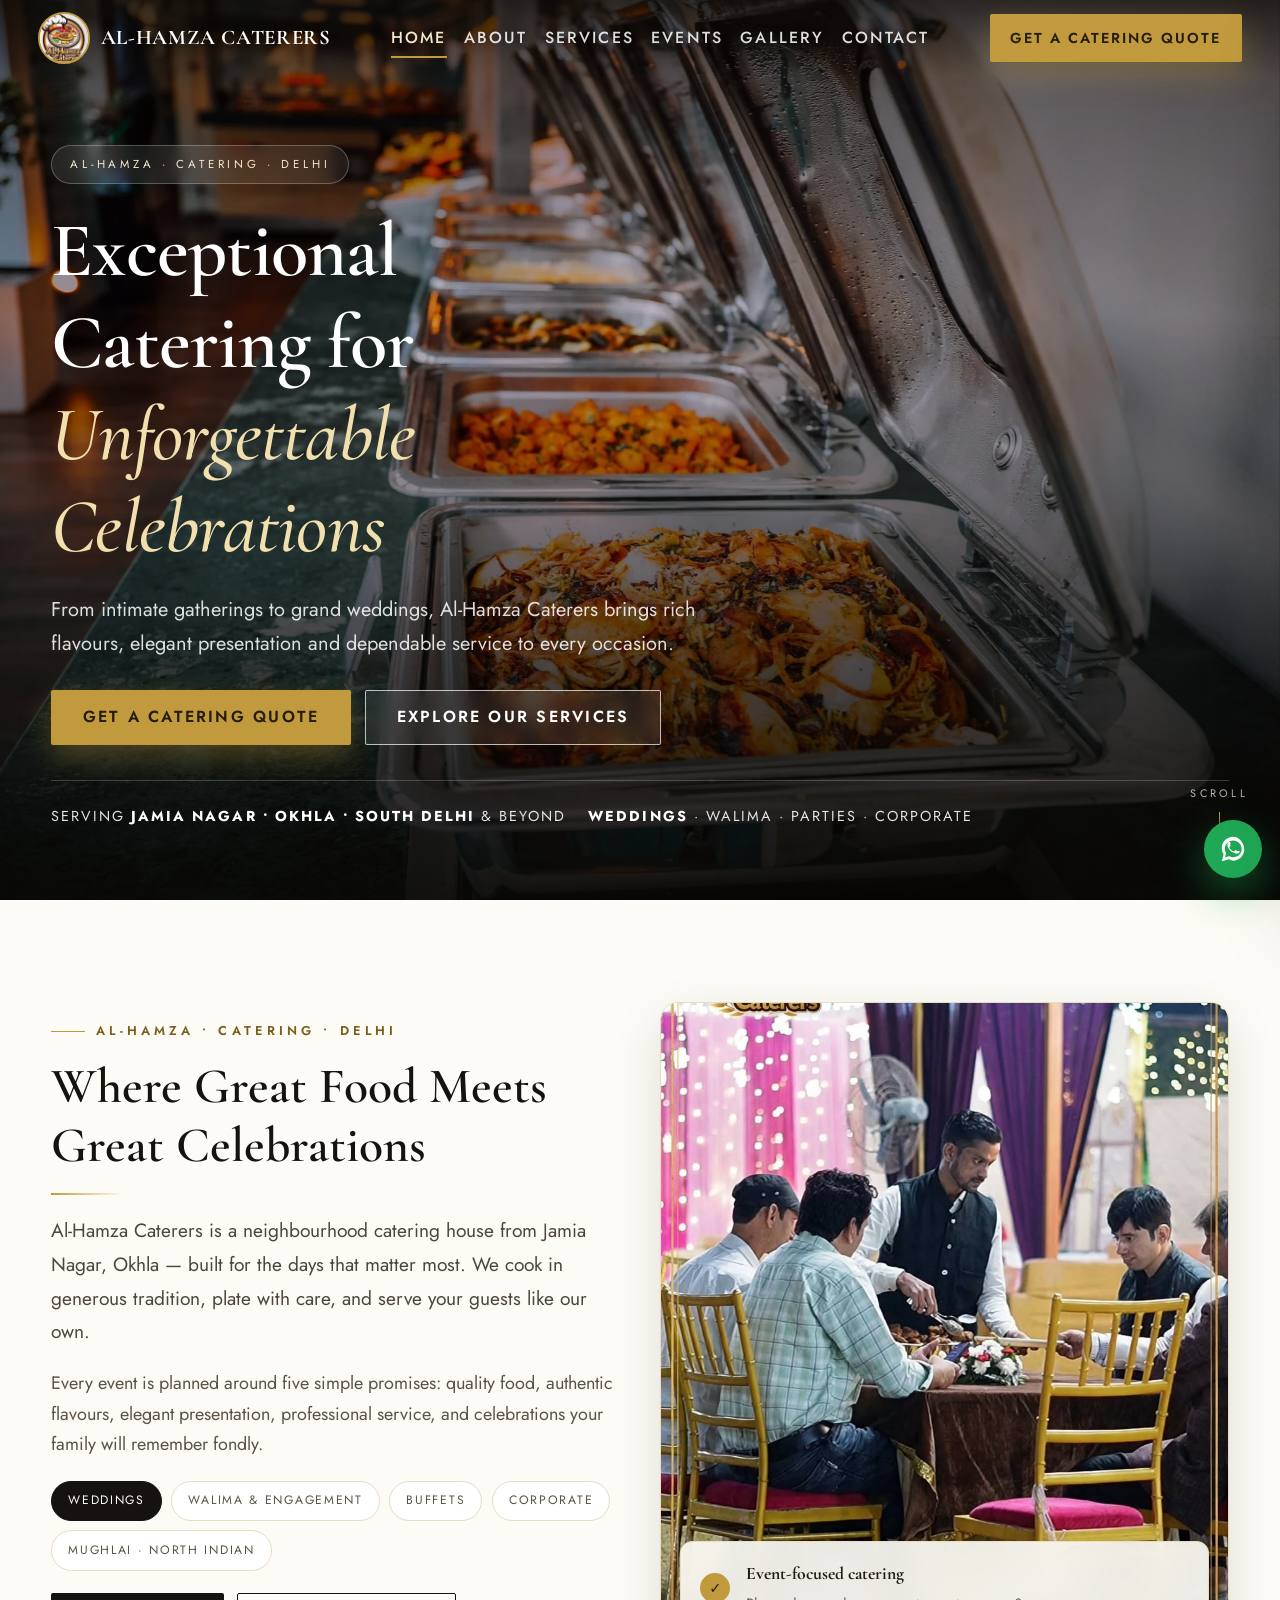
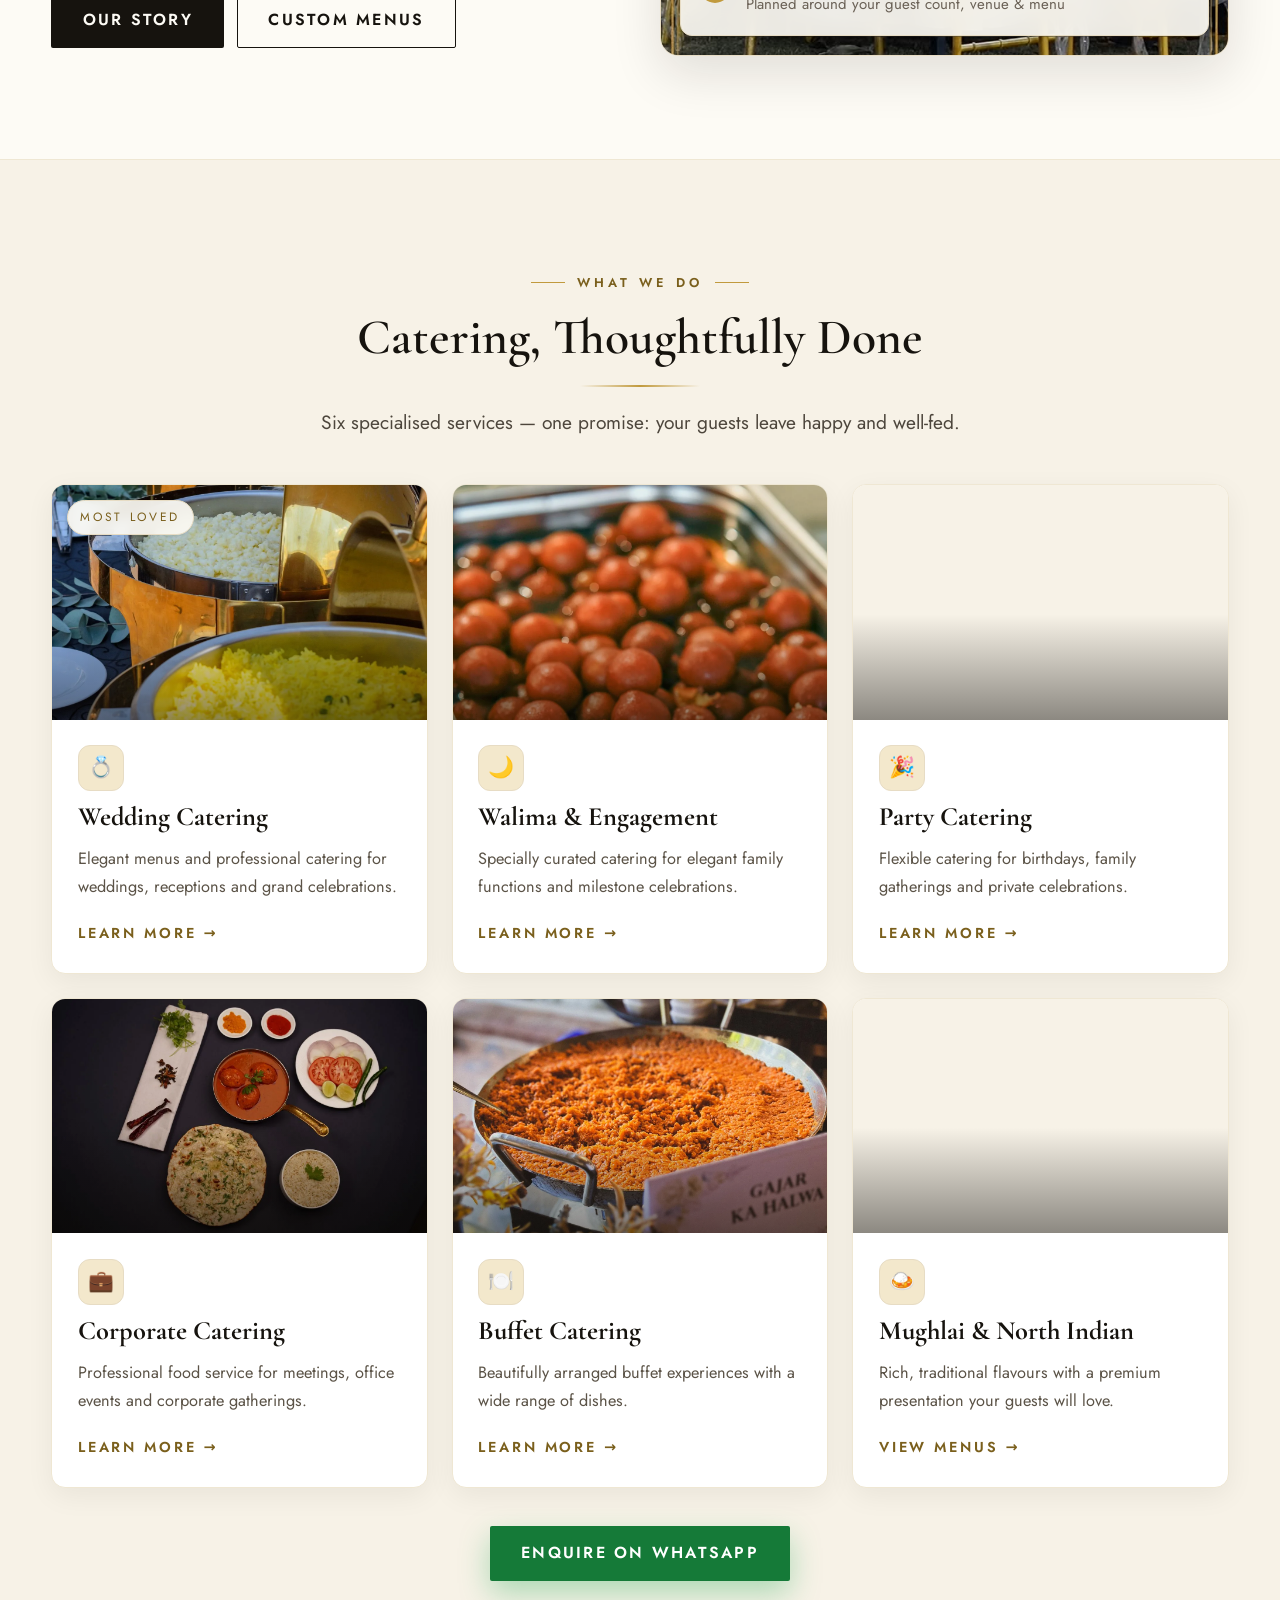
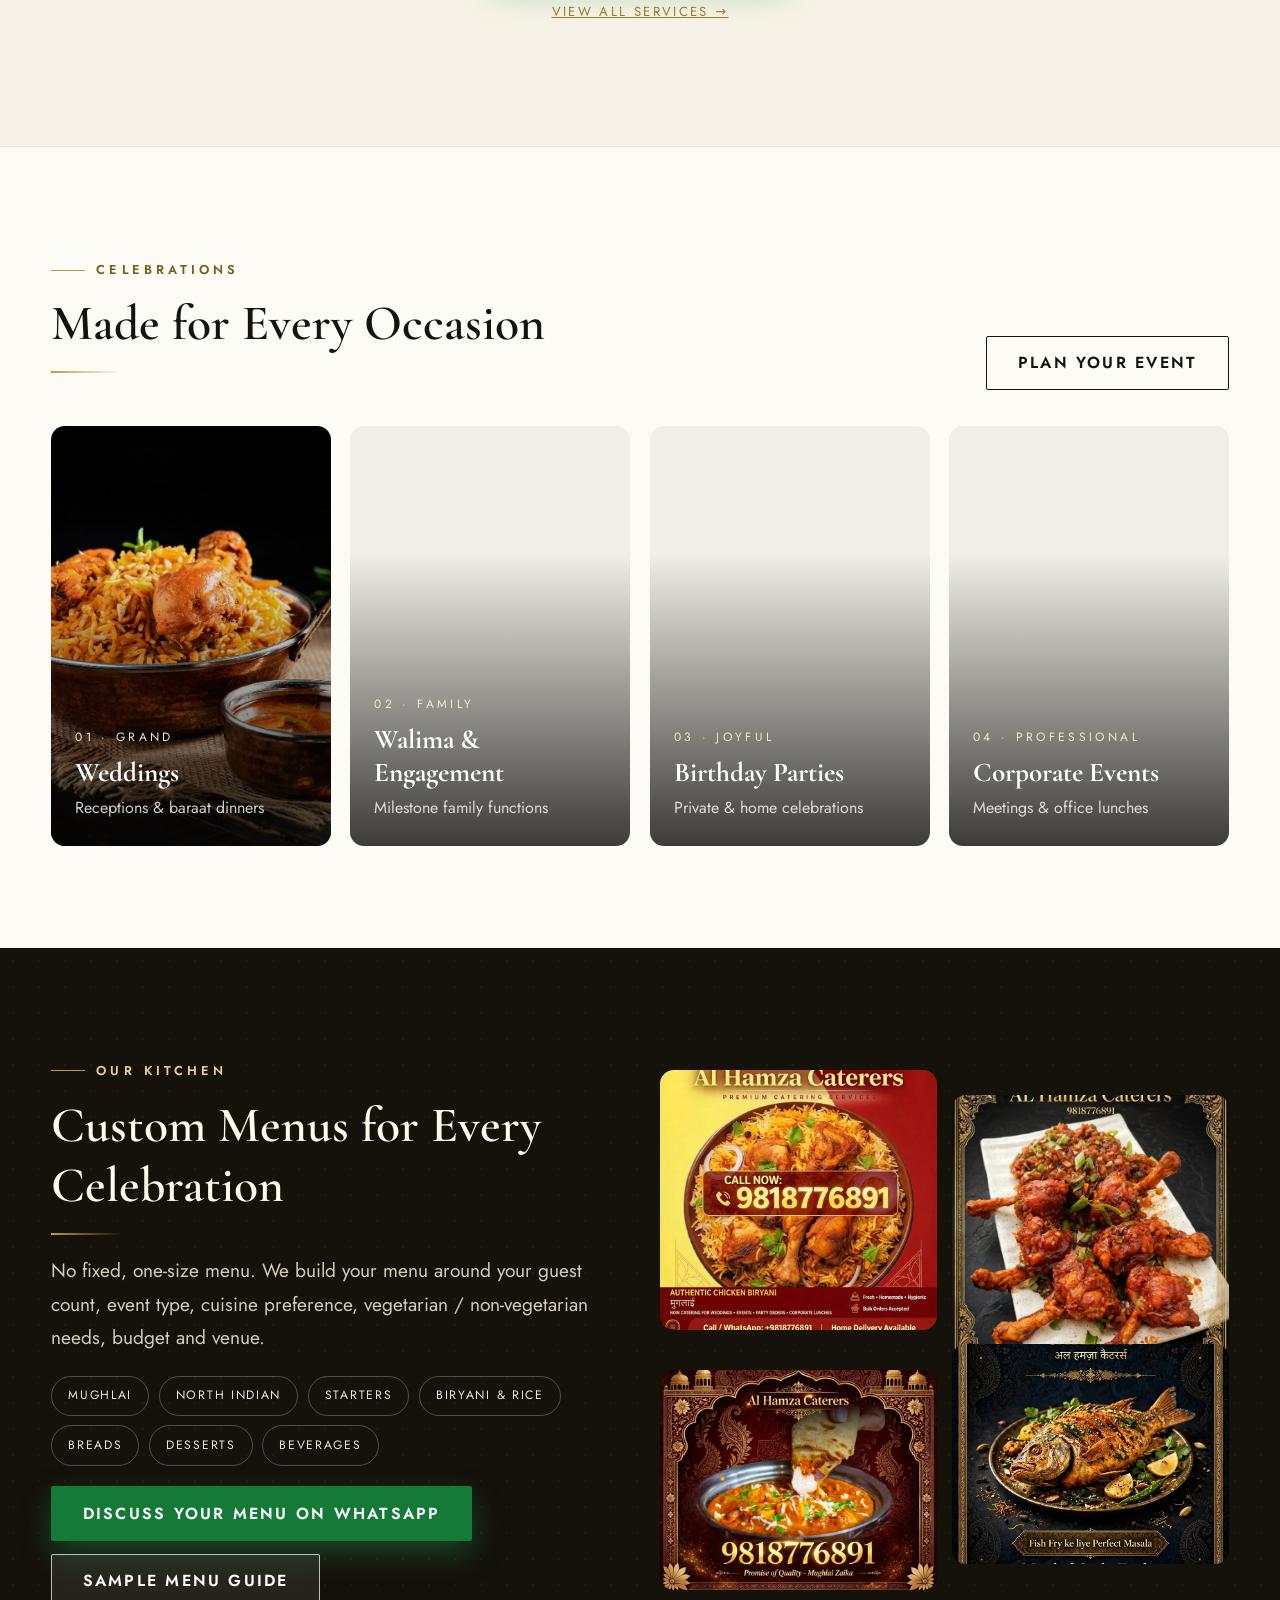
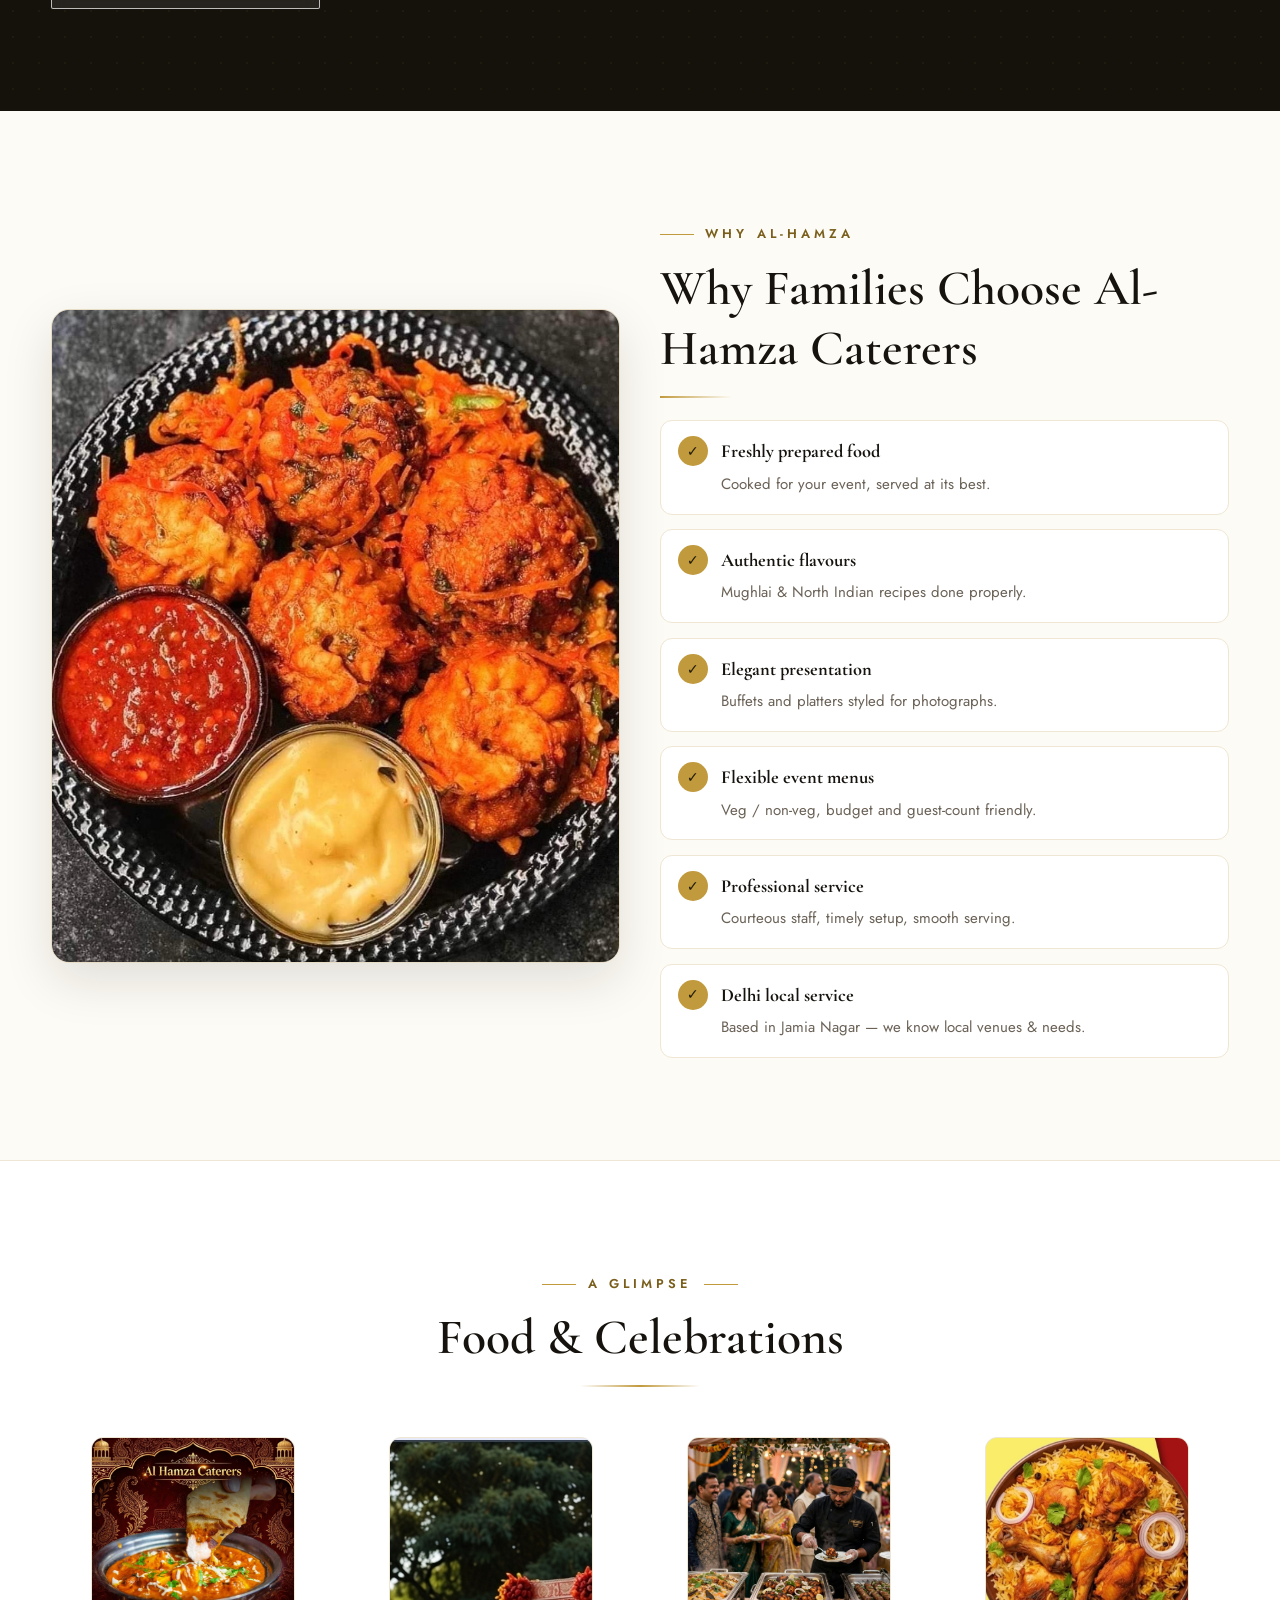
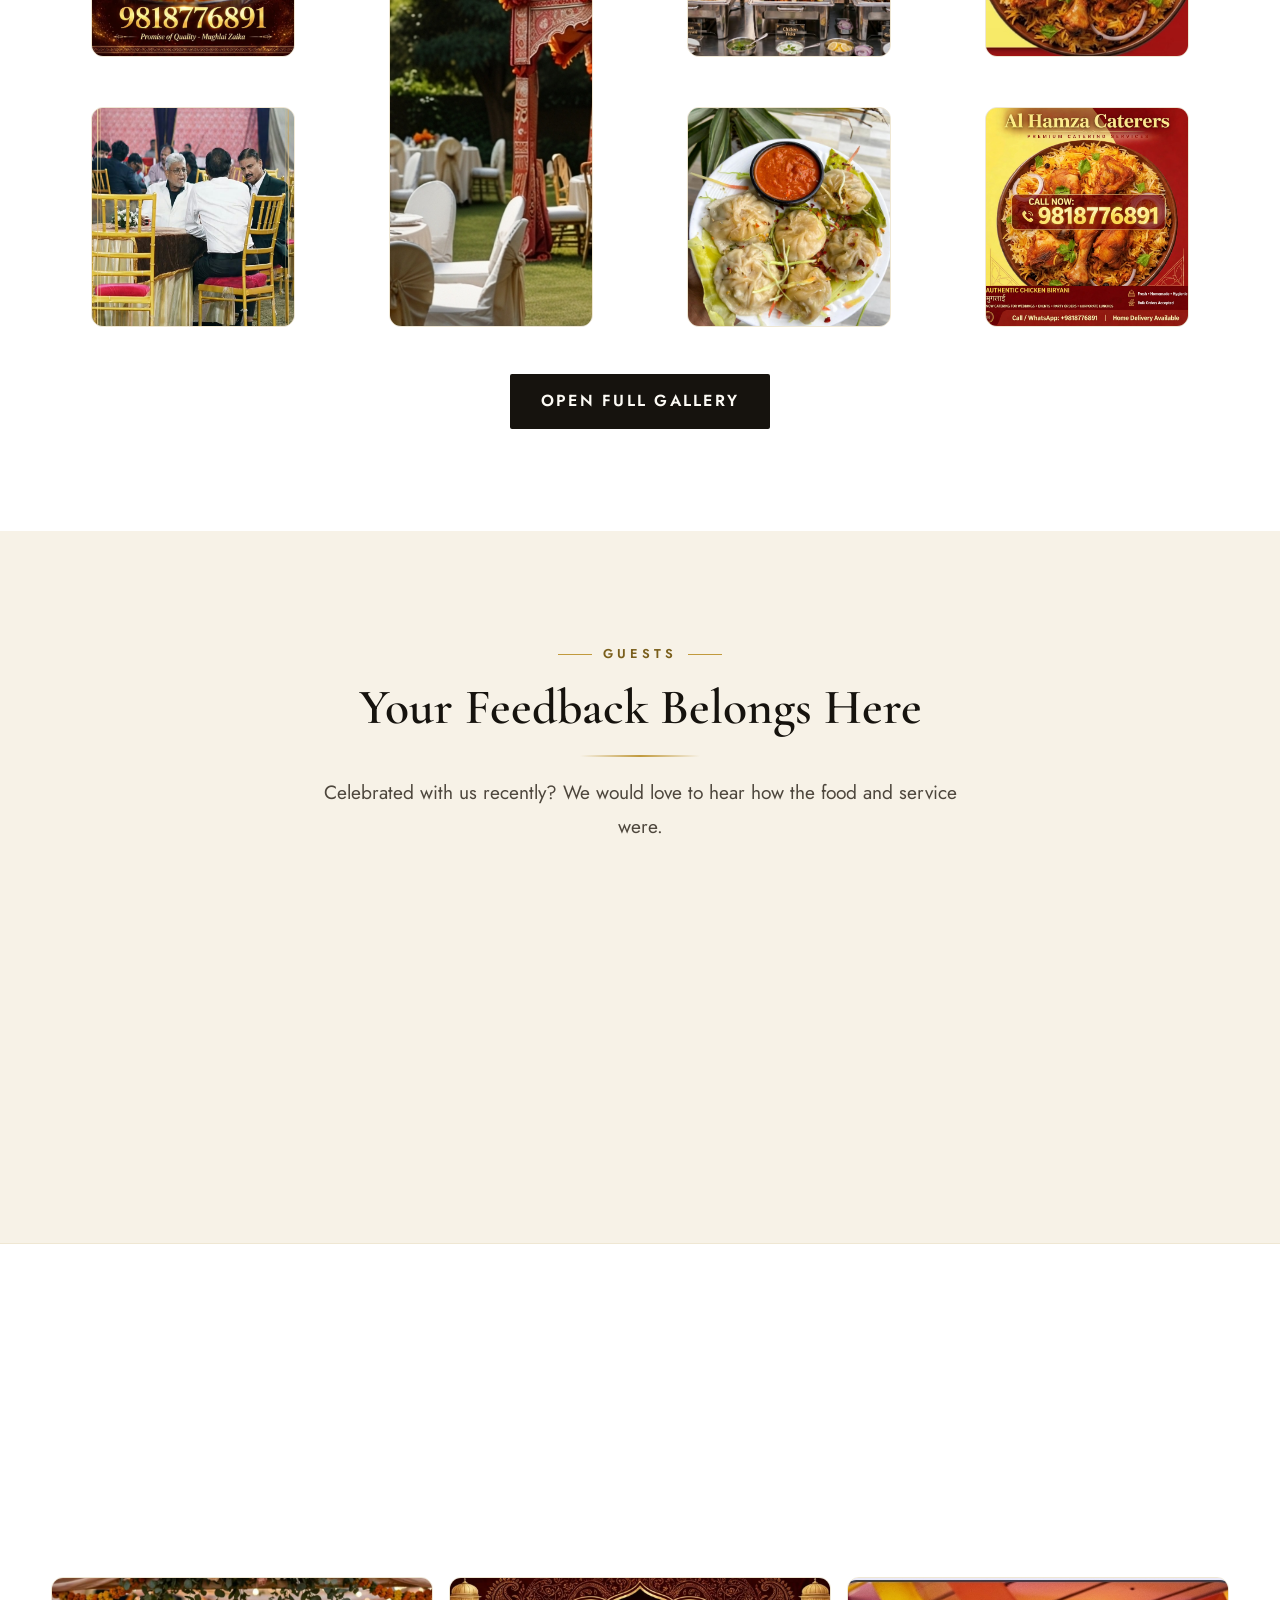
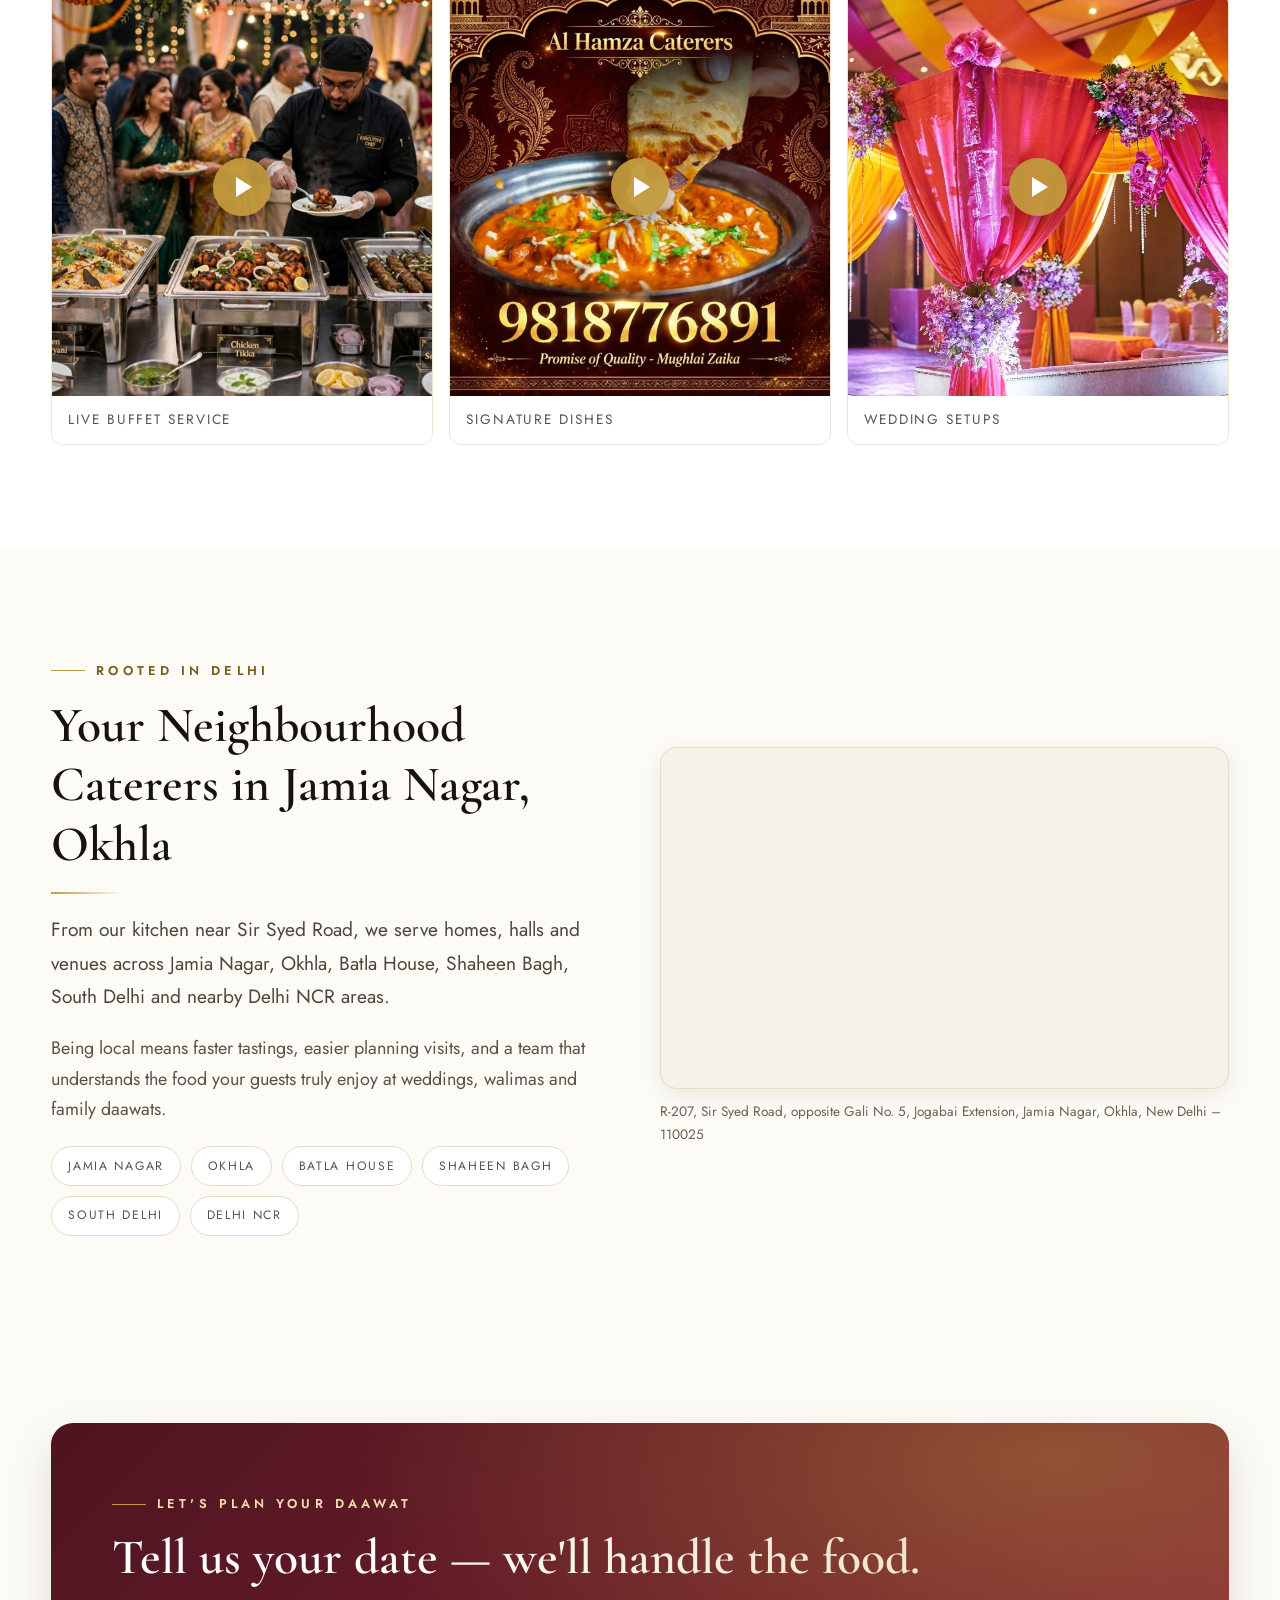
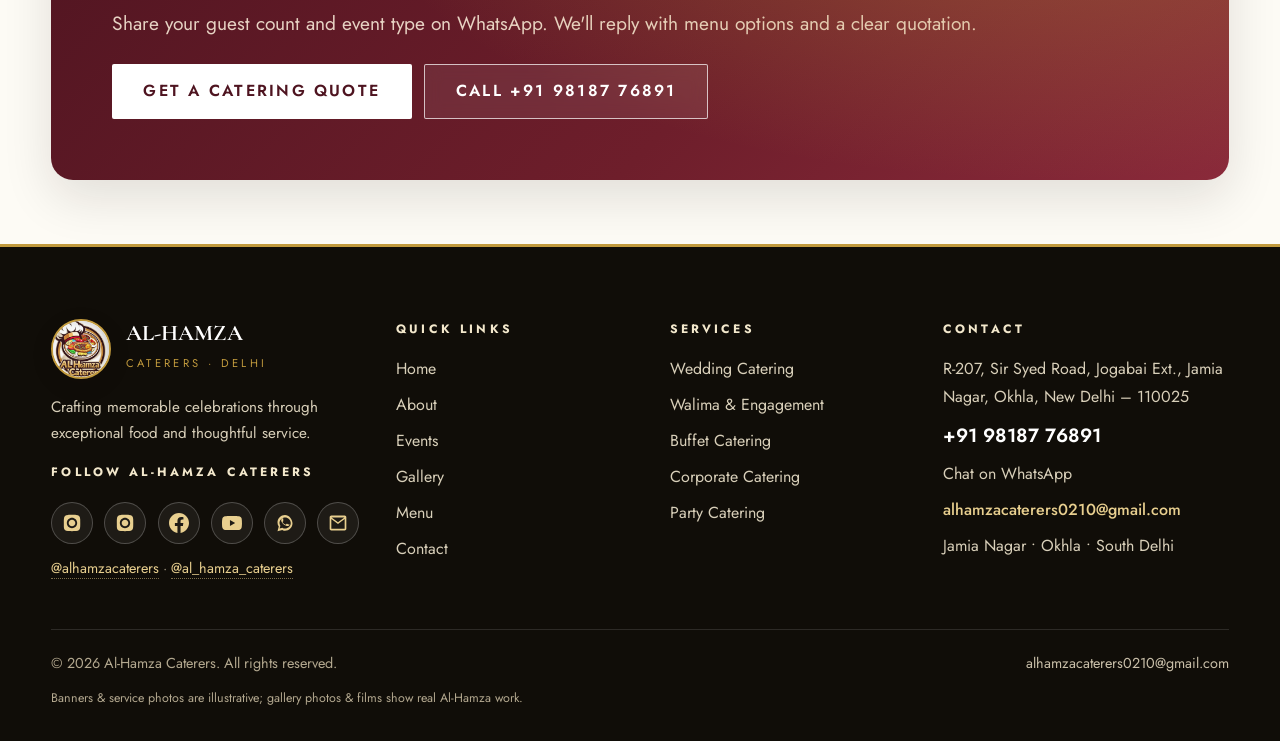
==== commit 2ce78584: "Update Al-Hamza Caterers premium website" ====
--- a/index.html
+++ b/index.html
@@ -4,7 +4,7 @@
   <meta charset="UTF-8">
   <meta name="viewport" content="width=device-width, initial-scale=1.0">
   <title>Al-Hamza Caterers | Wedding & Event Catering in Jamia Nagar, Okhla, South Delhi</title>
-  <meta name="description" content="Al-Hamza Caterers — wedding, walima, engagement, party, corporate & buffet catering in Jamia Nagar, Okhla & South Delhi. Mughlai, North Indian & South Indian menus. Enquire on WhatsApp.">
+  <meta name="description" content="Al-Hamza Caterers — wedding, walima, engagement, party, corporate & buffet catering in Jamia Nagar, Okhla & South Delhi. Mughlai & North Indian menus. Enquire on WhatsApp.">
   <link rel="canonical" href="https://www.alhamzacaterers.in/index.html">
   <meta property="og:type" content="website">
   <meta property="og:title" content="Al-Hamza Caterers | Exceptional Catering for Unforgettable Celebrations">
@@ -13,13 +13,14 @@
   <meta property="og:url" content="https://www.alhamzacaterers.in/index.html">
   <meta name="twitter:card" content="summary_large_image">
   <meta name="twitter:title" content="Al-Hamza Caterers | Delhi Wedding & Event Catering">
-  <meta name="twitter:description" content="Mughlai, North Indian & South Indian catering for weddings, parties & corporate events.">
-  <link rel="icon" type="image/svg+xml" href="images/favicon.svg">
-  <link rel="icon" type="image/jpeg" href="images/al-hamza-logo.jpg">
-  <link rel="apple-touch-icon" href="images/al-hamza-logo.jpg">
+  <meta name="twitter:description" content="Mughlai & North Indian catering for weddings, parties & corporate events.">
+  <link rel="icon" type="image/x-icon" href="images/favicon.ico">
+  <link rel="icon" type="image/png" sizes="32x32" href="images/favicon-32x32.png">
+  <link rel="icon" type="image/png" sizes="16x16" href="images/favicon-16x16.png">
+  <link rel="apple-touch-icon" sizes="180x180" href="images/apple-touch-icon.png">
   <link rel="preconnect" href="https://fonts.googleapis.com">
   <link rel="preconnect" href="https://fonts.gstatic.com" crossorigin>
-  <link href="https://fonts.googleapis.com/css2?family=Cormorant+Garamond:ital,wght@0,400;0,500;0,600;0,700;1,400;1,500&family=Jost:wght@300;400;500;600&display=swap" rel="stylesheet">
+  <link href="https://fonts.googleapis.com/css2?family=Cormorant+Garamond:ital,wght@0,400;0,500;0,600;0,700;1,400;1,500&family=Jost:wght@400;500;600;700&display=swap" rel="stylesheet">
   <script src="https://cdn.tailwindcss.com"></script>
   <link rel="stylesheet" href="css/style.css">
   <script type="application/ld+json">
@@ -27,8 +28,14 @@
     "@context": "https://schema.org",
     "@type": "CateringService",
     "name": "Al-Hamza Caterers",
+    "sameAs": [
+      "https://www.instagram.com/alhamzacaterers/",
+      "https://www.instagram.com/al_hamza_caterers/",
+      "https://www.facebook.com/alhamza.cetars/",
+      "https://www.youtube.com/@atiqurrehman8779"
+    ],
     "image": "https://www.alhamzacaterers.in/images/al-hamza-logo.jpg",
-    "servesCuisine": ["Mughlai", "North Indian", "South Indian"],
+    "servesCuisine": ["Mughlai", "North Indian"], "email": "alhamzacaterers0210@gmail.com",
     "telephone": "+91 9818776891",
     "address": {
       "@type": "PostalAddress",
@@ -52,7 +59,7 @@
   <div class="header-inner">
     <a class="brand" href="index.html" aria-label="Al-Hamza Caterers — home">
       <span class="brand-mark"><img src="images/al-hamza-logo.jpg" alt="Al-Hamza Caterers logo — chef hat over a festive food platter" width="104" height="104"></span>
-      <span class="brand-text"><strong>Al-Hamza</strong><span>Caterers · Delhi</span></span>
+      <span class="brand-text"><strong class="brand-name">AL-HAMZA&nbsp;CATERERS</strong></span>
     </a>
     <nav class="nav-desktop" aria-label="Primary">
       <a href="index.html" class="active" aria-current="page">Home</a>
@@ -75,7 +82,7 @@
   <div class="drawer-scrim" data-close-drawer></div>
   <aside class="drawer-panel" role="dialog" aria-label="Menu">
     <div class="drawer-head">
-      <a class="brand" href="index.html"><span class="brand-mark"><img src="images/al-hamza-logo.jpg" alt="Al-Hamza Caterers logo"></span><span class="brand-text"><strong style="color:#16130E">Al-Hamza</strong><span style="color:#9C7A28">Caterers · Delhi</span></span></a>
+      <a class="brand" href="index.html"><span class="brand-mark"><img src="images/al-hamza-logo.jpg" alt="Al-Hamza Caterers logo"></span><span class="brand-text"><strong class="brand-name">AL-HAMZA&nbsp;CATERERS</strong></span></a>
       <button class="drawer-close" data-close-drawer aria-label="Close menu">✕</button>
     </div>
     <nav class="drawer-links" aria-label="Mobile">
@@ -98,7 +105,7 @@
 <main id="main">
 <!-- ================= HERO ================= -->
 <section class="hero" aria-label="Welcome to Al-Hamza Caterers">
-  <div class="hero-bg"><img src="https://images.unsplash.com/photo-1519225421980-715cb0215aed?q=80&w=1920&auto=format&fit=crop" alt="Elegant wedding table with candles and floral centrepieces prepared for a celebration dinner" fetchpriority="high"></div>
+  <div class="hero-bg"><img src="images/stock/hero-home.webp" alt="Luxurious catering buffet with chafing dishes of biryani and curries (illustrative photo)" fetchpriority="high" decoding="async" style="object-position:center 40%"></div>
   <div class="hero-veil"></div>
   <div class="hero-content">
     <span class="hero-kicker">Al-Hamza · Catering · Delhi</span>
@@ -123,7 +130,7 @@
       <p class="lead">Al-Hamza Caterers is a neighbourhood catering house from Jamia Nagar, Okhla — built for the days that matter most. We cook in generous tradition, plate with care, and serve your guests like our own.</p>
       <p style="color:#5b5347">Every event is planned around five simple promises: quality food, authentic flavours, elegant presentation, professional service, and celebrations your family will remember fondly.</p>
       <div class="pill-row">
-        <span class="pill hot">Weddings</span><span class="pill">Walima &amp; Engagement</span><span class="pill">Buffets</span><span class="pill">Corporate</span><span class="pill">Mughlai · North · South Indian</span>
+        <span class="pill hot">Weddings</span><span class="pill">Walima &amp; Engagement</span><span class="pill">Buffets</span><span class="pill">Corporate</span><span class="pill">Mughlai · North Indian</span>
       </div>
       <div style="display:flex;flex-wrap:wrap;gap:.8rem;margin-top:1.4rem">
         <a class="btn btn-dark" href="about.html">Our Story</a>
@@ -132,7 +139,7 @@
     </div>
     <div class="reveal">
       <div class="split-media">
-        <img src="https://images.unsplash.com/photo-1555244162-803834f70033?q=80&w=1200&auto=format&fit=crop" alt="Professional catering buffet with chafing dishes at an elegant event" loading="lazy">
+        <img src="images/WhatsApp Image 2026-10-12 at 2.22.08 AM.jpeg" alt="Al-Hamza Caterers staff serving guests at a decorated event dinner" loading="lazy">
         <div class="float-card">
           <span class="tick">✓</span>
           <div><b class="serif" style="font-size:1.1rem">Event-focused catering</b><br><small style="color:#6b6257">Planned around your guest count, venue &amp; menu</small></div>
@@ -149,15 +156,15 @@
       <span class="eyebrow center">What we do</span>
       <h2 class="h-section" id="svcH" style="margin:.9rem 0 .6rem">Catering, Thoughtfully Done</h2>
       <div class="gold-rule center"></div>
-      <p class="lead">Seven specialised services — one promise: your guests leave happy and well-fed.</p>
+      <p class="lead">Six specialised services — one promise: your guests leave happy and well-fed.</p>
     </div>
     <div class="grid-3">
-      <article class="card reveal"><div class="card-media"><span class="card-tag">Most loved</span><img src="https://images.unsplash.com/photo-1519167758481-83f550bb49b3?q=80&w=900&auto=format&fit=crop" alt="Grand wedding hall decorated for a reception dinner" loading="lazy"></div><div class="card-body"><span class="card-icon" aria-hidden="true">💍</span><h3>Wedding Catering</h3><p>Elegant menus and professional catering for weddings, receptions and grand celebrations.</p><a class="card-link" href="services.html#wedding">Learn more →</a></div></article>
-      <article class="card reveal"><div class="card-media"><img src="https://images.unsplash.com/photo-1511795409834-ef04bbd61622?q=80&w=900&auto=format&fit=crop" alt="Beautifully set family celebration table with flowers" loading="lazy"></div><div class="card-body"><span class="card-icon" aria-hidden="true">🌙</span><h3>Walima &amp; Engagement</h3><p>Specially curated catering for elegant family functions and milestone celebrations.</p><a class="card-link" href="services.html#walima">Learn more →</a></div></article>
-      <article class="card reveal"><div class="card-media"><img src="https://images.unsplash.com/photo-1530103862676-de8c9debad1d?q=80&w=900&auto=format&fit=crop" alt="Birthday party table with balloons and festive décor" loading="lazy"></div><div class="card-body"><span class="card-icon" aria-hidden="true">🎉</span><h3>Party Catering</h3><p>Flexible catering for birthdays, family gatherings and private celebrations.</p><a class="card-link" href="services.html#party">Learn more →</a></div></article>
-      <article class="card reveal"><div class="card-media"><img src="https://images.unsplash.com/photo-1511578314322-379afb476865?q=80&w=900&auto=format&fit=crop" alt="Corporate event with guests networking over refreshments" loading="lazy"></div><div class="card-body"><span class="card-icon" aria-hidden="true">💼</span><h3>Corporate Catering</h3><p>Professional food service for meetings, office events and corporate gatherings.</p><a class="card-link" href="services.html#corporate">Learn more →</a></div></article>
-      <article class="card reveal"><div class="card-media"><img src="https://images.unsplash.com/photo-1414235077428-338989a2e8c0?q=80&w=900&auto=format&fit=crop" alt="Beautifully arranged buffet with premium plated dishes" loading="lazy"></div><div class="card-body"><span class="card-icon" aria-hidden="true">🍽️</span><h3>Buffet Catering</h3><p>Beautifully arranged buffet experiences with a wide range of dishes.</p><a class="card-link" href="services.html#buffet">Learn more →</a></div></article>
-      <article class="card reveal"><div class="card-media"><img src="https://images.unsplash.com/photo-1585937421612-70a008356fbe?q=80&w=900&auto=format&fit=crop" alt="Rich Mughlai curry served with naan in traditional style" loading="lazy"></div><div class="card-body"><span class="card-icon" aria-hidden="true">🍛</span><h3>Mughlai &amp; North Indian</h3><p>Rich, traditional flavours with a premium presentation your guests will love.</p><a class="card-link" href="menu.html">View menus →</a></div></article>
+      <article class="card reveal"><div class="card-media"><span class="card-tag">Most loved</span><img src="images/stock/service-wedding-indian.webp" alt="Premium wedding buffet with golden chafing dishes of pulao rice and starters (illustrative photo)" loading="lazy" decoding="async"></div><div class="card-body"><span class="card-icon" aria-hidden="true">💍</span><h3>Wedding Catering</h3><p>Elegant menus and professional catering for weddings, receptions and grand celebrations.</p><a class="card-link" href="services.html#wedding">Learn more →</a></div></article>
+      <article class="card reveal"><div class="card-media"><img src="images/stock/service-walima-indian.webp" alt="Tray of gulab jamun for a Walima celebration dessert counter (illustrative photo)" loading="lazy" decoding="async"></div><div class="card-body"><span class="card-icon" aria-hidden="true">🌙</span><h3>Walima &amp; Engagement</h3><p>Specially curated catering for elegant family functions and milestone celebrations.</p><a class="card-link" href="services.html#walima">Learn more →</a></div></article>
+      <article class="card reveal"><div class="card-media"><img src="images/stock/service-party-indian.webp" alt="Party catering with samosas and wrapped rolls for guests (illustrative photo)" loading="lazy" decoding="async"></div><div class="card-body"><span class="card-icon" aria-hidden="true">🎉</span><h3>Party Catering</h3><p>Flexible catering for birthdays, family gatherings and private celebrations.</p><a class="card-link" href="services.html#party">Learn more →</a></div></article>
+      <article class="card reveal"><div class="card-media"><img src="images/stock/service-corporate-indian.webp" alt="Premium plated North Indian meal with kofta curry, naan and rice (illustrative photo)" loading="lazy" decoding="async"></div><div class="card-body"><span class="card-icon" aria-hidden="true">💼</span><h3>Corporate Catering</h3><p>Professional food service for meetings, office events and corporate gatherings.</p><a class="card-link" href="services.html#corporate">Learn more →</a></div></article>
+      <article class="card reveal"><div class="card-media"><img src="images/stock/service-buffet-indian.webp" alt="Live gajar ka halwa counter in a kadhai at an Indian buffet (illustrative photo)" loading="lazy" decoding="async"></div><div class="card-body"><span class="card-icon" aria-hidden="true">🍽️</span><h3>Buffet Catering</h3><p>Beautifully arranged buffet experiences with a wide range of dishes.</p><a class="card-link" href="services.html#buffet">Learn more →</a></div></article>
+      <article class="card reveal"><div class="card-media"><img src="images/stock/service-mughlai-indian.webp" alt="Seekh kebabs on a silver platter with naan (illustrative photo)" loading="lazy" decoding="async"></div><div class="card-body"><span class="card-icon" aria-hidden="true">🍛</span><h3>Mughlai &amp; North Indian</h3><p>Rich, traditional flavours with a premium presentation your guests will love.</p><a class="card-link" href="menu.html">View menus →</a></div></article>
     </div>
     <div style="text-align:center;margin-top:2.4rem" class="reveal">
       <a class="btn btn-wa" href="https://wa.me/919818776891?text=Hello%20Al-Hamza%20Caterers%2C%20I%20would%20like%20to%20enquire%20about%20catering%20for%20my%20event." target="_blank" rel="noopener">Enquire on WhatsApp</a>
@@ -174,10 +181,10 @@
       <a class="btn btn-outline-dark" href="events.html">Plan your event</a>
     </div>
     <div class="occ-grid">
-      <a class="occ reveal" href="events.html#weddings"><img src="https://images.unsplash.com/photo-1519167758481-83f550bb49b3?q=80&w=800&auto=format&fit=crop" alt="Indian wedding reception décor with lights" loading="lazy"><div class="occ-body"><span>01 · Grand</span><h3>Weddings</h3><p>Receptions &amp; baraat dinners</p></div></a>
-      <a class="occ reveal" href="events.html#walima"><img src="https://images.unsplash.com/photo-1511795409834-ef04bbd61622?q=80&w=800&auto=format&fit=crop" alt="Elegant engagement table setting with candles" loading="lazy"><div class="occ-body"><span>02 · Family</span><h3>Walima &amp; Engagement</h3><p>Milestone family functions</p></div></a>
-      <a class="occ reveal" href="events.html#birthday"><img src="https://images.unsplash.com/photo-1530103862676-de8c9debad1d?q=80&w=800&auto=format&fit=crop" alt="Colourful birthday celebration with friends" loading="lazy"><div class="occ-body"><span>03 · Joyful</span><h3>Birthday Parties</h3><p>Private &amp; home celebrations</p></div></a>
-      <a class="occ reveal" href="events.html#corporate"><img src="https://images.unsplash.com/photo-1511578314322-379afb476865?q=80&w=800&auto=format&fit=crop" alt="Corporate gathering with catered refreshments" loading="lazy"><div class="occ-body"><span>04 · Professional</span><h3>Corporate Events</h3><p>Meetings &amp; office lunches</p></div></a>
+      <a class="occ reveal" href="events.html#weddings"><img src="images/stock/occasion-wedding-indian.webp" alt="Chicken biryani in a copper handi with salan for an Indian wedding buffet (illustrative photo)" loading="lazy" decoding="async" style="object-position:center 45%"><div class="occ-body"><span>01 · Grand</span><h3>Weddings</h3><p>Receptions &amp; baraat dinners</p></div></a>
+      <a class="occ reveal" href="events.html#walima"><img src="images/stock/occasion-walima-indian.webp" alt="Elegant North Indian thali with dal, butter chicken, naan and kheer for a Walima dinner (illustrative photo)" loading="lazy" decoding="async" style="object-position:center 45%"><div class="occ-body"><span>02 · Family</span><h3>Walima &amp; Engagement</h3><p>Milestone family functions</p></div></a>
+      <a class="occ reveal" href="events.html#birthday"><img src="images/stock/occasion-birthday-indian.webp" alt="Chicken tikka platter with mint chutney for an Indian birthday party buffet (illustrative photo)" loading="lazy" decoding="async" style="object-position:center 40%"><div class="occ-body"><span>03 · Joyful</span><h3>Birthday Parties</h3><p>Private &amp; home celebrations</p></div></a>
+      <a class="occ reveal" href="events.html#corporate"><img src="images/stock/occasion-corporate-indian.webp" alt="Dal makhani with chutneys and onion salad for professional Indian corporate catering (illustrative photo)" loading="lazy" decoding="async" style="object-position:center 40%"><div class="occ-body"><span>04 · Professional</span><h3>Corporate Events</h3><p>Meetings &amp; office lunches</p></div></a>
     </div>
   </div>
 </section>
@@ -194,7 +201,6 @@
       <div class="pill-row">
         <span class="pill" style="background:transparent;border-color:rgba(255,255,255,.25);color:#EDE6D5">Mughlai</span>
         <span class="pill" style="background:transparent;border-color:rgba(255,255,255,.25);color:#EDE6D5">North Indian</span>
-        <span class="pill" style="background:transparent;border-color:rgba(255,255,255,.25);color:#EDE6D5">South Indian</span>
         <span class="pill" style="background:transparent;border-color:rgba(255,255,255,.25);color:#EDE6D5">Starters</span>
         <span class="pill" style="background:transparent;border-color:rgba(255,255,255,.25);color:#EDE6D5">Biryani &amp; Rice</span>
         <span class="pill" style="background:transparent;border-color:rgba(255,255,255,.25);color:#EDE6D5">Breads</span>
@@ -208,10 +214,10 @@
     </div>
     <div class="reveal">
       <div style="display:grid;grid-template-columns:1fr 1fr;gap:.9rem">
-        <img src="https://images.unsplash.com/photo-1563379091339-03b21ab4a4f8?q=80&w=700&auto=format&fit=crop" alt="Fragrant chicken biryani served in a handi" loading="lazy" style="border-radius:14px;height:260px;object-fit:cover;width:100%">
-        <img src="https://images.unsplash.com/photo-1599487488170-d11ec9c172f0?q=80&w=700&auto=format&fit=crop" alt="Charcoal-grilled kebab skewers as event starters" loading="lazy" style="border-radius:14px;height:260px;object-fit:cover;width:100%;margin-top:1.6rem">
-        <img src="https://images.unsplash.com/photo-1601050690597-df0568f70950?q=80&w=700&auto=format&fit=crop" alt="Crisp golden samosas with chutneys" loading="lazy" style="border-radius:14px;height:220px;object-fit:cover;width:100%">
-        <img src="https://images.unsplash.com/photo-1551024506-0bccd828d307?q=80&w=700&auto=format&fit=crop" alt="Elegant dessert cups for a celebration" loading="lazy" style="border-radius:14px;height:220px;object-fit:cover;width:100%;margin-top:-1.6rem">
+        <img src="images/WhatsApp Image 2026-10-12 at 2.22.02 AM.jpeg" alt="Authentic chicken biryani by Al-Hamza Caterers" loading="lazy" style="border-radius:14px;height:260px;object-fit:cover;width:100%">
+        <img src="images/WhatsApp Image 2026-10-12 at 2.22.07 AM (2).jpeg" alt="Chicken lollipop starters by Al-Hamza Caterers" loading="lazy" style="border-radius:14px;height:260px;object-fit:cover;width:100%;margin-top:1.6rem">
+        <img src="images/WhatsApp Image 2026-10-12 at 2.22.01 AM.jpeg" alt="Paneer curry with tandoori roti by Al-Hamza Caterers" loading="lazy" style="border-radius:14px;height:220px;object-fit:cover;width:100%">
+        <img src="images/WhatsApp Image 2026-10-12 at 2.22.06 AM.jpeg" alt="Mughal-style fish fry by Al-Hamza Caterers" loading="lazy" style="border-radius:14px;height:220px;object-fit:cover;width:100%;margin-top:-1.6rem">
       </div>
     </div>
   </div>
@@ -221,7 +227,7 @@
 <section class="section" aria-labelledby="whyH">
   <div class="wrap grid-2">
     <div class="reveal">
-      <div class="split-media"><img src="https://images.unsplash.com/photo-1414235077428-338989a2e8c0?q=80&w=1000&auto=format&fit=crop" alt="Chef plating a premium dish with care" loading="lazy"></div>
+      <div class="split-media"><img src="images/WhatsApp Image 2026-10-12 at 2.22.20 AM.jpeg" alt="Freshly prepared starters platter by Al-Hamza Caterers" loading="lazy"></div>
     </div>
     <div class="reveal">
       <span class="eyebrow">Why Al-Hamza</span>
@@ -229,7 +235,7 @@
       <div class="gold-rule"></div>
       <ul class="check-list">
         <li><span class="tick">✓</span><div><b>Freshly prepared food</b><small>Cooked for your event, served at its best.</small></div></li>
-        <li><span class="tick">✓</span><div><b>Authentic flavours</b><small>Mughlai, North &amp; South Indian recipes done properly.</small></div></li>
+        <li><span class="tick">✓</span><div><b>Authentic flavours</b><small>Mughlai &amp; North Indian recipes done properly.</small></div></li>
         <li><span class="tick">✓</span><div><b>Elegant presentation</b><small>Buffets and platters styled for photographs.</small></div></li>
         <li><span class="tick">✓</span><div><b>Flexible event menus</b><small>Veg / non-veg, budget and guest-count friendly.</small></div></li>
         <li><span class="tick">✓</span><div><b>Professional service</b><small>Courteous staff, timely setup, smooth serving.</small></div></li>
@@ -248,33 +254,52 @@
       <div class="gold-rule center"></div>
     </div>
     <div class="g-grid reveal">
-      <figure class="g-item" tabindex="0" data-cat="food"><img src="https://images.unsplash.com/photo-1585937421612-70a008356fbe?q=80&w=800&auto=format&fit=crop" alt="Mughlai curry with cream swirl" loading="lazy"><figcaption>Food · Mughlai</figcaption></figure>
-      <figure class="g-item tall" tabindex="0" data-cat="weddings"><img src="https://images.unsplash.com/photo-1519167758481-83f550bb49b3?q=80&w=800&auto=format&fit=crop" alt="Wedding reception hall with elegant lighting" loading="lazy"><figcaption>Weddings</figcaption></figure>
-      <figure class="g-item" tabindex="0" data-cat="buffet"><img src="https://images.unsplash.com/photo-1555244162-803834f70033?q=80&w=800&auto=format&fit=crop" alt="Catering buffet line ready for guests" loading="lazy"><figcaption>Buffet</figcaption></figure>
-      <figure class="g-item" tabindex="0" data-cat="food"><img src="https://images.unsplash.com/photo-1565557623262-b51c2513a641?q=80&w=800&auto=format&fit=crop" alt="North Indian thali with curries and naan" loading="lazy"><figcaption>Food · North Indian</figcaption></figure>
-      <figure class="g-item" tabindex="0" data-cat="events"><img src="https://images.unsplash.com/photo-1511795409834-ef04bbd61622?q=80&w=800&auto=format&fit=crop" alt="Festive event table with glassware" loading="lazy"><figcaption>Events</figcaption></figure>
-      <figure class="g-item" tabindex="0" data-cat="food"><img src="https://images.unsplash.com/photo-1563379091339-03b21ab4a4f8?q=80&w=800&auto=format&fit=crop" alt="Biryani rice with saffron and herbs" loading="lazy"><figcaption>Food · Biryani</figcaption></figure>
-      <figure class="g-item" tabindex="0" data-cat="presentation"><img src="https://images.unsplash.com/photo-1546833999-b9f581a1996d?q=80&w=800&auto=format&fit=crop" alt="Premium plated dish with fine presentation" loading="lazy"><figcaption>Presentation</figcaption></figure>
+      <figure class="g-item" tabindex="0" data-cat="food"><img src="images/WhatsApp Image 2026-10-12 at 2.22.01 AM.jpeg" alt="Paneer curry by Al-Hamza Caterers" loading="lazy"><figcaption>Food · Mughlai</figcaption></figure>
+      <figure class="g-item tall" tabindex="0" data-cat="weddings"><img src="images/WhatsApp Image 2026-10-12 at 2.22.13 AM (1).jpeg" alt="Outdoor wedding dining setup catered by Al-Hamza Caterers" loading="lazy"><figcaption>Weddings</figcaption></figure>
+      <figure class="g-item" tabindex="0" data-cat="buffet"><img src="images/WhatsApp Image 2026-10-12 at 2.22.08 AM (1).jpeg" alt="Live buffet counters served by Al-Hamza Caterers" loading="lazy"><figcaption>Buffet</figcaption></figure>
+      <figure class="g-item" tabindex="0" data-cat="food"><img src="images/WhatsApp Image 2026-10-12 at 2.22.19 AM (1).jpeg" alt="Chicken biryani by Al-Hamza Caterers" loading="lazy"><figcaption>Food · Biryani</figcaption></figure>
+      <figure class="g-item" tabindex="0" data-cat="events"><img src="images/WhatsApp Image 2026-10-12 at 2.22.05 AM.jpeg" alt="Guests at an event catered by Al-Hamza Caterers" loading="lazy"><figcaption>Events</figcaption></figure>
+      <figure class="g-item" tabindex="0" data-cat="food"><img src="images/WhatsApp Image 2026-10-12 at 2.22.18 AM.jpeg" alt="Steamed momos with chutney by Al-Hamza Caterers" loading="lazy"><figcaption>Food · Starters</figcaption></figure>
+      <figure class="g-item" tabindex="0" data-cat="presentation"><img src="images/WhatsApp Image 2026-10-12 at 2.22.02 AM.jpeg" alt="Premium biryani presentation by Al-Hamza Caterers" loading="lazy"><figcaption>Presentation</figcaption></figure>
     </div>
     <div style="text-align:center;margin-top:1.8rem"><a class="btn btn-dark" href="gallery.html">Open Full Gallery</a></div>
   </div>
 </section>
 
-<!-- ================= REVIEWS (demo-safe) ================= -->
+<!-- ================= GUEST FEEDBACK ================= -->
 <section class="section" aria-labelledby="revH" style="background:#F7F2E7">
   <div class="wrap">
     <div style="text-align:center;max-width:640px;margin:0 auto 2.2rem" class="reveal">
       <span class="eyebrow center">Guests</span>
-      <h2 class="h-section" id="revH" style="margin:.8rem 0 .5rem">What Our Guests Say</h2>
+      <h2 class="h-section" id="revH" style="margin:.8rem 0 .5rem">Your Feedback Belongs Here</h2>
       <div class="gold-rule center"></div>
-      <p class="lead">Real customer feedback from our local clientele.</p>
-    </div>
-    <div class="review-grid">
-      <!-- DEMO PLACEHOLDER — replace with real Google reviews. Do not publish fake names/quotes.
-      Template: <div class="review"><div class="stars">★★★★★</div><p>"..."</p><b>Name · Event</b></div> -->
-      <div class="review reveal"><div class="stars" aria-label="5 star placeholder">★★★★★</div><p><i>Space reserved for a real guest review. Connect your Google profile and we will feature genuine feedback here.</i></p><b>Your guest · Wedding</b><div class="code-note">&lt;!-- TODO: replace with real Google review --&gt;</div></div>
-      <div class="review reveal"><div class="stars" aria-label="5 star placeholder">★★★★★</div><p><i>Space reserved for a real guest review from a Walima or engagement celebration.</i></p><b>Your guest · Walima</b><div class="code-note">&lt;!-- TODO: replace with real Google review --&gt;</div></div>
-      <div class="review reveal"><div class="stars" aria-label="5 star placeholder">★★★★★</div><p><i>Space reserved for a real guest review from a party or corporate event.</i></p><b>Your guest · Event</b><div class="code-note">&lt;!-- TODO: replace with real Google review --&gt;</div></div>
+      <p class="lead">Celebrated with us recently? We would love to hear how the food and service were.</p>
+    </div>
+    <div class="reveal">
+      <div class="form-card guest-panel" style="text-align:center;max-width:720px;margin:0 auto">
+        <h3 class="serif" style="font-size:1.6rem;margin:0 0 .5rem">Share your experience</h3>
+        <p style="color:#6b6257;margin:0 0 1.4rem">Send us a few lines on WhatsApp or by email after your event — with your permission, genuine guest words are featured here.</p>
+        <div style="display:flex;flex-wrap:wrap;gap:.8rem;justify-content:center">
+          <a class="btn btn-wa" href="https://wa.me/919818776891?text=Hello%20Al-Hamza%20Caterers%2C%20I%20would%20like%20to%20share%20feedback%20about%20my%20event." target="_blank" rel="noopener">Share Feedback on WhatsApp</a>
+          <a class="btn btn-outline-dark" href="mailto:alhamzacaterers0210@gmail.com?subject=Guest%20feedback%20for%20Al-Hamza%20Caterers">Email Us</a>
+        </div>
+      </div>
+    </div>
+  </div>
+</section>
+
+<!-- ================= FILMS PREVIEW ================= -->
+<section class="section" style="background:#fff;border-top:1px solid var(--line-soft)" aria-labelledby="filmH">
+  <div class="wrap">
+    <div style="display:flex;flex-wrap:wrap;align-items:flex-end;justify-content:space-between;gap:1rem;margin-bottom:2.2rem" class="reveal">
+      <div><span class="eyebrow">Films</span><h2 class="h-section" id="filmH" style="margin:.8rem 0 .4rem">Watch Our Work</h2><div class="gold-rule"></div>
+      <p class="lead" style="max-width:60ch">Real footage from our kitchen, buffets and events — 47 films in the full gallery.</p></div>
+      <a class="btn btn-outline-dark" href="gallery.html#videos">Explore all media</a>
+    </div>
+    <div class="v-grid v-grid-3 reveal">
+      <a class="v-card" href="gallery.html#videos" aria-label="Watch event films in the gallery"><span class="v-thumb"><img src="images/WhatsApp Image 2026-10-12 at 2.22.08 AM (1).jpeg" alt="Preview of Al-Hamza Caterers live buffet service film" loading="lazy"><span class="v-play" aria-hidden="true"></span></span><span class="v-cap">Live buffet service</span></a>
+      <a class="v-card" href="gallery.html#videos" aria-label="Watch food films in the gallery"><span class="v-thumb"><img src="images/WhatsApp Image 2026-10-12 at 2.22.01 AM.jpeg" alt="Preview of Al-Hamza Caterers signature dishes film" loading="lazy"><span class="v-play" aria-hidden="true"></span></span><span class="v-cap">Signature dishes</span></a>
+      <a class="v-card" href="gallery.html#videos" aria-label="Watch wedding films in the gallery"><span class="v-thumb"><img src="images/WhatsApp Image 2026-10-12 at 2.22.13 AM.jpeg" alt="Preview of Al-Hamza Caterers wedding setup film" loading="lazy"><span class="v-play" aria-hidden="true"></span></span><span class="v-cap">Wedding setups</span></a>
     </div>
   </div>
 </section>
@@ -322,20 +347,25 @@
       <div>
         <div class="f-brand"><span class="brand-mark"><img src="images/al-hamza-logo.jpg" alt="Al-Hamza Caterers logo"></span><div><strong>AL-HAMZA</strong><span style="font-size:.7rem;letter-spacing:.3em;color:#C19A3D">CATERERS · DELHI</span></div></div>
         <p style="margin-top:1rem;font-size:.95rem">Crafting memorable celebrations through exceptional food and thoughtful service.</p>
+                <h4 class="follow-h">Follow Al-Hamza Caterers</h4>
         <div class="social-row">
-          <!-- TODO: replace href="#" with official profile URLs when available -->
-          <a class="social-btn" href="#" aria-label="Instagram (link to be added)" title="Instagram — link coming soon">📸</a>
-          <a class="social-btn" href="#" aria-label="Facebook (link to be added)" title="Facebook — link coming soon">📘</a>
-          <a class="social-btn" href="https://wa.me/919818776891?text=Hello%20Al-Hamza%20Caterers%2C%20I%20would%20like%20to%20enquire%20about%20catering%20for%20my%20event." target="_blank" rel="noopener" aria-label="Chat on WhatsApp">💬</a>
+          <a class="social-btn" href="https://www.instagram.com/alhamzacaterers/" target="_blank" rel="noopener noreferrer" aria-label="Al-Hamza Caterers on Instagram — @alhamzacaterers" title="Instagram — @alhamzacaterers"><svg viewBox="0 0 24 24" aria-hidden="true"><path d="M12 2.2c3.2 0 3.6 0 4.9.1 3.3.1 4.8 1.7 4.9 4.9.1 1.3.1 1.6.1 4.8s0 3.6-.1 4.8c-.1 3.2-1.7 4.8-4.9 4.9-1.3.1-1.6.1-4.9.1s-3.6 0-4.9-.1c-3.3-.1-4.8-1.7-4.9-4.9C2.2 15.6 2.2 15.2 2.2 12s0-3.6.1-4.8C2.4 4 4 2.4 7.2 2.3 8.4 2.2 8.8 2.2 12 2.2zm0 3.6c-3.4 0-6.2 2.8-6.2 6.2s2.8 6.2 6.2 6.2 6.2-2.8 6.2-6.2-2.8-6.2-6.2-6.2zm0 10.2c-2.2 0-4-1.8-4-4s1.8-4 4-4 4 1.8 4 4-1.8 4-4 4zm6.4-10.5c0 .8-.6 1.4-1.4 1.4-.8 0-1.4-.6-1.4-1.4 0-.8.6-1.4 1.4-1.4.8 0 1.4.6 1.4 1.4z"/></svg></a>
+          <a class="social-btn" href="https://www.instagram.com/al_hamza_caterers/" target="_blank" rel="noopener noreferrer" aria-label="Al-Hamza Caterers on Instagram — @al_hamza_caterers" title="Instagram — @al_hamza_caterers"><svg viewBox="0 0 24 24" aria-hidden="true"><path d="M12 2.2c3.2 0 3.6 0 4.9.1 3.3.1 4.8 1.7 4.9 4.9.1 1.3.1 1.6.1 4.8s0 3.6-.1 4.8c-.1 3.2-1.7 4.8-4.9 4.9-1.3.1-1.6.1-4.9.1s-3.6 0-4.9-.1c-3.3-.1-4.8-1.7-4.9-4.9C2.2 15.6 2.2 15.2 2.2 12s0-3.6.1-4.8C2.4 4 4 2.4 7.2 2.3 8.4 2.2 8.8 2.2 12 2.2zm0 3.6c-3.4 0-6.2 2.8-6.2 6.2s2.8 6.2 6.2 6.2 6.2-2.8 6.2-6.2-2.8-6.2-6.2-6.2zm0 10.2c-2.2 0-4-1.8-4-4s1.8-4 4-4 4 1.8 4 4-1.8 4-4 4zm6.4-10.5c0 .8-.6 1.4-1.4 1.4-.8 0-1.4-.6-1.4-1.4 0-.8.6-1.4 1.4-1.4.8 0 1.4.6 1.4 1.4z"/></svg></a>
+          <a class="social-btn" href="https://www.facebook.com/alhamza.cetars/" target="_blank" rel="noopener noreferrer" aria-label="Al-Hamza Caterers on Facebook" title="Facebook"><svg viewBox="0 0 24 24" aria-hidden="true"><path d="M24 12.073c0-6.627-5.373-12-12-12s-12 5.373-12 12c0 5.99 4.388 10.954 10.125 11.854v-8.385H7.078v-3.47h3.047V9.43c0-3.007 1.792-4.669 4.533-4.669 1.312 0 2.686.235 2.686.235v2.953H15.83c-1.491 0-1.956.925-1.956 1.874v2.25h3.328l-.532 3.47h-2.796v8.385C19.612 23.027 24 18.062 24 12.073z"/></svg></a>
+          <a class="social-btn" href="https://www.youtube.com/@atiqurrehman8779" target="_blank" rel="noopener noreferrer" aria-label="Al-Hamza Caterers on YouTube" title="YouTube"><svg viewBox="0 0 24 24" aria-hidden="true"><path d="M23.498 6.186a3.016 3.016 0 0 0-2.122-2.136C19.505 3.545 12 3.545 12 3.545s-7.505 0-9.377.505A3.017 3.017 0 0 0 .502 6.186C0 8.07 0 12 0 12s0 3.93.502 5.814a3.016 3.016 0 0 0 2.122 2.136c1.871.505 9.376.505 9.376.505s7.505 0 9.377-.505a3.015 3.015 0 0 0 2.122-2.136C24 15.93 24 12 24 12s0-3.93-.502-5.814zM9.545 15.568V8.432L15.818 12l-6.273 3.568z"/></svg></a>
+          <a class="social-btn" href="https://wa.me/919818776891?text=Hello%20Al-Hamza%20Caterers%2C%20I%20would%20like%20to%20enquire%20about%20catering%20for%20my%20event." target="_blank" rel="noopener noreferrer" aria-label="Chat with Al-Hamza Caterers on WhatsApp" title="WhatsApp"><svg viewBox="0 0 32 32" aria-hidden="true"><path d="M16 3C9.4 3 4 8.4 4 15c0 2.4.7 4.6 2 6.5L4 29l7.7-2c1.8 1 3.9 1.5 4.3 1.5 6.6 0 12-5.4 12-12S22.6 3 16 3zm0 21.8c-1.3 0-2.6-.3-3.7-1l-.3-.2-4.6 1.2 1.2-4.5-.2-.3c-.8-1.2-1.2-2.6-1.2-4 0-5 4-9 9-9s9 4 9 9-4.1 8.8-9.2 8.8zm5-6.6c-.3-.1-1.6-.8-1.9-.9-.3-.1-.5-.1-.7.1-.2.3-.8.9-1 1.1-.2.2-.3.3-.7.1-.3-.1-1.4-.5-2.7-1.7-1-.9-1.7-2-1.9-2.3-.2-.3 0-.5.2-.6l.9-1c.1-.2.1-.4 0-.6L13.2 9c-.2-.5-.5-.4-.7-.4h-.6c-.2 0-.6.2-.9.5-.3.3-1.1 1.1-1.1 2.7s1.2 3.1 1.3 3.3c.1.2 2.3 3.6 5.7 5 .8.3 1.4.5 1.9.7.8.2 1.5.2 2.1.1.6-.1 1.6-.7 1.9-1.3.2-.6.2-1.2.2-1.3-.1-.1-.3-.2-.6-.3z"/></svg></a>
+          <a class="social-btn" href="mailto:alhamzacaterers0210@gmail.com" aria-label="Email Al-Hamza Caterers" title="Email"><svg viewBox="0 0 24 24" aria-hidden="true"><path d="M2 5c0-1.1.9-2 2-2h16c1.1 0 2 .9 2 2v14c0 1.1-.9 2-2 2H4c-1.1 0-2-.9-2-2V5zm2.3.3L12 11l7.7-5.7H4.3zM20 7.2l-8 5.9-8-5.9V19h16V7.2z"/></svg></a>
         </div>
+        <p class="ig-handles"><a href="https://www.instagram.com/alhamzacaterers/" target="_blank" rel="noopener noreferrer">@alhamzacaterers</a> · <a href="https://www.instagram.com/al_hamza_caterers/" target="_blank" rel="noopener noreferrer">@al_hamza_caterers</a></p>
       </div>
       <div><h4>Quick Links</h4><ul class="f-links"><li><a href="index.html">Home</a></li><li><a href="about.html">About</a></li><li><a href="events.html">Events</a></li><li><a href="gallery.html">Gallery</a></li><li><a href="menu.html">Menu</a></li><li><a href="contact.html">Contact</a></li></ul></div>
       <div><h4>Services</h4><ul class="f-links"><li><a href="services.html#wedding">Wedding Catering</a></li><li><a href="services.html#walima">Walima &amp; Engagement</a></li><li><a href="services.html#buffet">Buffet Catering</a></li><li><a href="services.html#corporate">Corporate Catering</a></li><li><a href="services.html#party">Party Catering</a></li></ul></div>
-      <div><h4>Contact</h4><ul class="f-links"><li>R-207, Sir Syed Road, Jogabai Ext., Jamia Nagar, Okhla, New Delhi – 110025</li><li><a href="tel:+919818776891">+91 98187 76891</a></li><li><a href="https://wa.me/919818776891?text=Hello%20Al-Hamza%20Caterers%2C%20I%20would%20like%20to%20enquire%20about%20catering%20for%20my%20event." target="_blank" rel="noopener">Chat on WhatsApp</a></li><li>Jamia Nagar • Okhla • South Delhi</li></ul></div>
+      <div><h4>Contact</h4><ul class="f-links"><li>R-207, Sir Syed Road, Jogabai Ext., Jamia Nagar, Okhla, New Delhi – 110025</li><li><a href="tel:+919818776891">+91 98187 76891</a></li><li><a href="https://wa.me/919818776891?text=Hello%20Al-Hamza%20Caterers%2C%20I%20would%20like%20to%20enquire%20about%20catering%20for%20my%20event." target="_blank" rel="noopener">Chat on WhatsApp</a></li><li><a href="mailto:alhamzacaterers0210@gmail.com">alhamzacaterers0210@gmail.com</a></li><li>Jamia Nagar • Okhla • South Delhi</li></ul></div>
     </div>
     <div class="f-bottom">
       <span>© <span id="year">2026</span> Al-Hamza Caterers. All rights reserved.</span>
-      <span class="demo-credit">Demo crafted with care by GrowthSpare</span>
+      <span><a href="mailto:alhamzacaterers0210@gmail.com">alhamzacaterers0210@gmail.com</a></span>
+      <span class="f-note">Banners &amp; service photos are illustrative; gallery photos &amp; films show real Al-Hamza work.</span>
     </div>
   </div>
 </footer>
--- a/css/style.css
+++ b/css/style.css
@@ -118,11 +118,8 @@
 }
 .brand-mark img{width:100%;height:100%;object-fit:cover}
 .site-header.scrolled .brand-mark{width:46px;height:46px;flex-basis:46px}
-.brand-text{line-height:1.15}
-.brand-text strong{font-family:var(--font-serif);font-size:1.18rem;letter-spacing:.02em;display:block;color:#fff;transition:color .3s}
-.brand-text span{font-size:.66rem;letter-spacing:.3em;text-transform:uppercase;color:var(--gold-soft);transition:color .3s}
-.site-header.scrolled .brand-text strong{color:var(--charcoal)}
-.site-header.scrolled .brand-text span{color:var(--gold-deep)}
+.brand-text{line-height:1.1;display:flex;align-items:center;min-width:0}
+/* (Oct 2026) Brand name is a single unbreakable unit — see .brand-name rules below */
 .nav-desktop{display:none;align-items:center;gap:1.7rem}
 @media(min-width:1020px){.nav-desktop{display:flex}}
 .nav-desktop a{
@@ -194,6 +191,7 @@
 .page-hero img.bg{position:absolute;inset:0;width:100%;height:100%;object-fit:cover;opacity:.55}
 .page-hero::after{content:"";position:absolute;inset:0;background:linear-gradient(180deg,rgba(8,6,3,.55),rgba(8,6,3,.82))}
 .page-hero .wrap{position:relative;z-index:2}
+.page-hero h1{color:#fff}
 
 /* ---------- Cards ---------- */
 .card{
@@ -312,7 +310,6 @@
 .social-btn:hover{background:var(--gold);border-color:var(--gold);transform:translateY(-2px)}
 .f-bottom{border-top:1px solid rgba(255,255,255,.12);margin-top:3rem;padding:1.3rem 0 7.5rem;display:flex;flex-wrap:wrap;gap:.8rem;justify-content:space-between;font-size:.82rem;color:#9b917d}
 @media(min-width:900px){.f-bottom{padding-bottom:2rem}}
-.demo-credit{font-size:.75rem;letter-spacing:.08em;opacity:.7}
 
 /* Floating WhatsApp + mobile bar */
 .wa-float{
@@ -356,3 +353,163 @@
 .map-frame iframe{width:100%;height:340px;border:0;display:block}
 .skip-link{position:absolute;left:-9999px;top:0;background:var(--gold);color:#fff;padding:.7rem 1rem;z-index:200}
 .skip-link:focus{left:0}
+
+/* ---------- Founder ---------- */
+.founder-sec .founder-role{font-size:.78rem;letter-spacing:.28em;text-transform:uppercase;color:var(--gold-deep);margin:.4rem 0 0}
+.founder-photo{border-radius:18px;overflow:hidden;border:1px solid var(--line);box-shadow:var(--shadow-md);background:#fff}
+.founder-photo img{width:100%;height:100%;object-fit:cover;object-position:top center;aspect-ratio:4/4.8}
+/* ---------- Video gallery ---------- */
+.v-grid{display:grid;gap:1rem;grid-template-columns:repeat(2,1fr)}
+@media(min-width:760px){.v-grid{grid-template-columns:repeat(3,1fr)}}
+@media(min-width:1100px){.v-grid{grid-template-columns:repeat(4,1fr)}}
+.v-grid-3{grid-template-columns:1fr}
+@media(min-width:760px){.v-grid-3{grid-template-columns:repeat(3,1fr)}}
+.v-card{background:#fff;border:1px solid var(--line-soft);border-radius:12px;overflow:hidden;cursor:pointer;padding:0;font:inherit;color:inherit;text-align:left;transition:transform .35s ease,box-shadow .35s ease;display:flex;flex-direction:column}
+.v-card:hover{transform:translateY(-5px);box-shadow:var(--shadow-md)}
+.v-thumb{position:relative;display:block;aspect-ratio:4/4.4;overflow:hidden;background:#14100a}
+.v-thumb img{width:100%;height:100%;object-fit:cover;display:block}
+.v-play{position:absolute;top:50%;left:50%;transform:translate(-50%,-50%);width:58px;height:58px;border-radius:50%;background:rgba(193,154,61,.94);box-shadow:0 10px 30px rgba(0,0,0,.4);transition:transform .3s}
+.v-play::after{content:"";position:absolute;top:50%;left:54%;transform:translate(-50%,-50%);border-left:16px solid #fff;border-top:10px solid transparent;border-bottom:10px solid transparent}
+.v-card:hover .v-play{transform:translate(-50%,-50%) scale(1.1)}
+.v-cap{display:block;padding:.8rem 1rem;font-size:.78rem;letter-spacing:.14em;text-transform:uppercase;color:#5b5347}
+a.v-card{text-decoration:none}
+.video-modal{position:fixed;inset:0;z-index:110;background:rgba(8,6,3,.93);display:none;align-items:center;justify-content:center;padding:1.2rem;backdrop-filter:blur(8px)}
+.video-modal.open{display:flex}
+.vm-box{position:relative;width:min(900px,94vw)}
+.vm-box video{width:100%;max-height:76vh;border-radius:12px;background:#000;border:1px solid rgba(255,255,255,.2)}
+.vm-cap{color:rgba(255,255,255,.85);font-size:.82rem;letter-spacing:.14em;text-transform:uppercase;text-align:center;margin:.8rem 0 0}
+/* ---------- Guest feedback panel ---------- */
+.guest-panel{border-style:solid}
+/* ---------- Footer email ---------- */
+.f-bottom a{color:#C9BFA9}
+.f-bottom a:hover{color:#fff}
+footer .f-links a[href^="mailto:"]{color:#E8CF8F;word-break:break-all}
+
+/* ---------- Social (Follow Al-Hamza Caterers) ---------- */
+.follow-h{font-family:var(--font-sans);font-size:.76rem;letter-spacing:.26em;text-transform:uppercase;color:var(--gold-soft);margin:0 0 .9rem}
+.social-row .social-btn{color:#E8CF8F}
+.social-row .social-btn svg{width:20px;height:20px;fill:currentColor;display:block}
+.social-row .social-btn:hover{color:#fff}
+.social-row .social-btn:focus-visible{outline:2px solid var(--gold);outline-offset:3px}
+.ig-handles{margin:.8rem 0 0;font-size:.82rem;color:#9b917d}
+.ig-handles a{color:#E8CF8F;text-decoration:none;border-bottom:1px dotted rgba(232,207,143,.5)}
+.ig-handles a:hover{color:#fff;border-bottom-color:#fff}
+.f-note{flex-basis:100%;font-size:.78rem;color:#8d8471}
+.contact-social{background:#fff;border:1px solid var(--line);border-radius:18px;box-shadow:var(--shadow-sm);padding:clamp(1.4rem,3.5vw,2rem);margin-top:1.5rem}
+.contact-social h3{font-size:1.5rem;margin:0 0 .3rem;color:var(--charcoal)}
+.contact-social>p{color:#6b6257;margin:.2rem 0 1.2rem;font-size:.95rem}
+.cs-grid{display:grid;gap:.8rem}
+@media(min-width:560px){.cs-grid{grid-template-columns:1fr 1fr}}
+.cs-item{display:flex;align-items:center;gap:.9rem;text-decoration:none;border:1px solid var(--line-soft);border-radius:12px;padding:.85rem 1rem;transition:transform .3s ease,box-shadow .3s ease,border-color .3s ease;background:var(--ivory)}
+.cs-item:hover{transform:translateY(-3px);box-shadow:var(--shadow-sm);border-color:var(--line)}
+.cs-item .cs-ic{flex:0 0 44px;width:44px;height:44px;border-radius:50%;display:grid;place-items:center;background:var(--charcoal);color:#F3E8CC}
+.cs-item .cs-ic svg{width:21px;height:21px;fill:currentColor}
+.cs-item b{display:block;font-family:var(--font-serif);font-size:1.12rem;color:var(--charcoal);line-height:1.2}
+.cs-item small{color:#8a8172;font-size:.82rem;word-break:break-all}
+.illus-duo{display:grid;gap:1rem;margin-top:2rem}
+@media(min-width:760px){.illus-duo{grid-template-columns:1fr 1fr}}
+.illus-duo figure{margin:0;border-radius:14px;overflow:hidden;border:1px solid var(--line-soft);background:#fff;box-shadow:0 8px 28px rgba(22,19,14,.06)}
+.illus-duo img{width:100%;height:280px;object-fit:cover}
+.illus-duo figcaption{padding:.8rem 1.1rem;font-size:.82rem;letter-spacing:.1em;text-transform:uppercase;color:#8a8172}
+.stock-note{font-size:.82rem;color:#8a8172;margin-top:1rem}
+
+/* ============================================================
+   OCT 2026 — READABILITY, CONTRAST & SINGLE-LINE BRANDING
+   - Body 17px mobile / 18px desktop; stronger weights
+   - Header brand is ONE unbreakable unit: AL-HAMZA CATERERS
+   - Darker text shades for WCAG AA; 44px touch targets
+   ============================================================ */
+
+/* ---------- Base type scale (older-adult friendly) ---------- */
+body{font-size:17px}
+@media(min-width:900px){body{font-size:18px}}
+h1,h2,h3{line-height:1.2}
+main p{overflow-wrap:break-word}
+.lead{line-height:1.75}
+.section .lead{max-width:68ch}
+
+/* ---------- Single-line brand lockup ---------- */
+.brand{gap:.65rem;min-width:0}
+.brand-text{display:flex;align-items:center;min-width:0;line-height:1}
+.brand-name{
+  font-family:var(--font-serif);
+  font-weight:700;
+  font-size:clamp(1rem,.72rem + 1.35vw,1.3rem);
+  letter-spacing:.03em;
+  white-space:nowrap;
+  word-break:keep-all;
+  line-height:1.1;
+  color:#fff;
+  transition:color .3s;
+}
+.site-header.scrolled .brand-name{color:var(--charcoal)}
+.drawer-head .brand-name{color:#16130E}
+.site-header:not(.scrolled) .brand-name{text-shadow:0 1px 10px rgba(0,0,0,.55)}
+.site-header:not(.scrolled) .nav-desktop a{text-shadow:0 1px 8px rgba(0,0,0,.5)}
+
+/* ---------- Navigation readability ---------- */
+.nav-desktop{gap:1.1rem}
+.nav-desktop a{font-size:1rem;font-weight:500;letter-spacing:.13em}
+.header-ctas{display:none;gap:.6rem}
+@media(min-width:1020px){.nav-desktop{display:flex}}
+/* Progressive CTA disclosure so brand + nav + CTAs never overlap */
+@media(min-width:1020px) and (max-width:1279.98px){.header-ctas{display:none}}
+@media(min-width:1280px){.header-ctas{display:flex}}
+@media(min-width:1280px) and (max-width:1399.98px){.header-ctas .btn-header-wa{display:none}}
+@media(min-width:1400px){.header-ctas .btn-header-wa{display:inline-flex}}
+.header-ctas .btn{padding:.8rem 1.1rem;font-size:.9rem;min-height:44px;white-space:nowrap}
+.header-ctas .btn{padding:.8rem 1.2rem;font-size:.9rem;min-height:44px;white-space:nowrap}
+
+/* ---------- Compact brand on narrow screens (stays one line) ---------- */
+@media(max-width:480px){
+  .brand{gap:.5rem}
+  .brand-mark{width:40px;height:40px;flex:0 0 40px}
+  .site-header.scrolled .brand-mark{width:38px;height:38px;flex-basis:38px}
+  .header-inner{gap:.5rem}
+  .hamburger{padding:.6rem .65rem}
+}
+
+/* ---------- Stronger, larger type ---------- */
+.card-body h3{font-size:clamp(1.35rem,1.2rem + .6vw,1.65rem);font-weight:700}
+.card-body p{font-size:1.02rem}
+.card-link{font-size:.9rem;font-weight:600;color:#7A5F1C}
+.card-link:hover{color:var(--wine)}
+.occ-body h3{font-size:clamp(1.45rem,1.3rem + .6vw,1.7rem);font-weight:700}
+.occ-body p{font-size:1rem}
+.occ-body span{font-size:.75rem}
+.eyebrow{font-size:.8rem;font-weight:600;color:#7A5F1C}
+.card-tag{color:#7A5F1C;font-size:.75rem}
+.hero p.sub{font-size:clamp(1.05rem,1rem + .8vw,1.25rem)}
+.hero-meta{font-size:.9rem;color:rgba(255,255,255,.88)}
+.breadcrumb{font-size:.8rem}
+.f-links{font-size:1rem}
+footer .f-links a[href^="tel:"]{font-size:1.2rem;font-weight:600;color:#fff}
+footer p{font-size:1rem}
+.f-bottom{font-size:.9rem;color:#B3A88F}
+.f-note{color:#B3A88F}
+.ig-handles{font-size:.9rem}
+.drawer-links a{font-size:1.5rem;padding:.7rem 0}
+.drawer-ctas .btn{min-height:48px;font-size:1rem}
+.v-cap{font-size:.85rem}
+.check-list b{font-size:1.15rem}
+.field label{font-size:.85rem}
+.menu-table th,.menu-table td{font-size:1rem}
+.map-frame + p,.stock-note{font-size:.95rem}
+
+/* ---------- Buttons: 16px+, bold, 44px targets, wrapping labels ---------- */
+.btn{font-size:1rem;font-weight:600;min-height:44px;line-height:1.4;text-align:center}
+.btn-gold{background:var(--gold);color:#241D08}
+.btn-gold:hover{background:#8A6A1F;color:#fff}
+.btn-wa{background:#157A38}
+.btn-wa:hover{background:#0F5E2C}
+.mobile-bar a{min-height:44px;font-size:.85rem;font-weight:600}
+.mobile-bar .m-quote{background:var(--gold);color:#241D08}
+.tick{color:#241D08;font-weight:700}
+
+/* ---------- Dark-section readability ---------- */
+.band-dark .lead{color:rgba(237,230,213,.88)}
+.cta-band p{color:rgba(255,243,223,.92)}
+.page-hero .sub{color:rgba(255,255,255,.92)}
+
+/* ---------- Contact details prominence ---------- */
+.f-links a[href^="mailto:"]{font-weight:500}
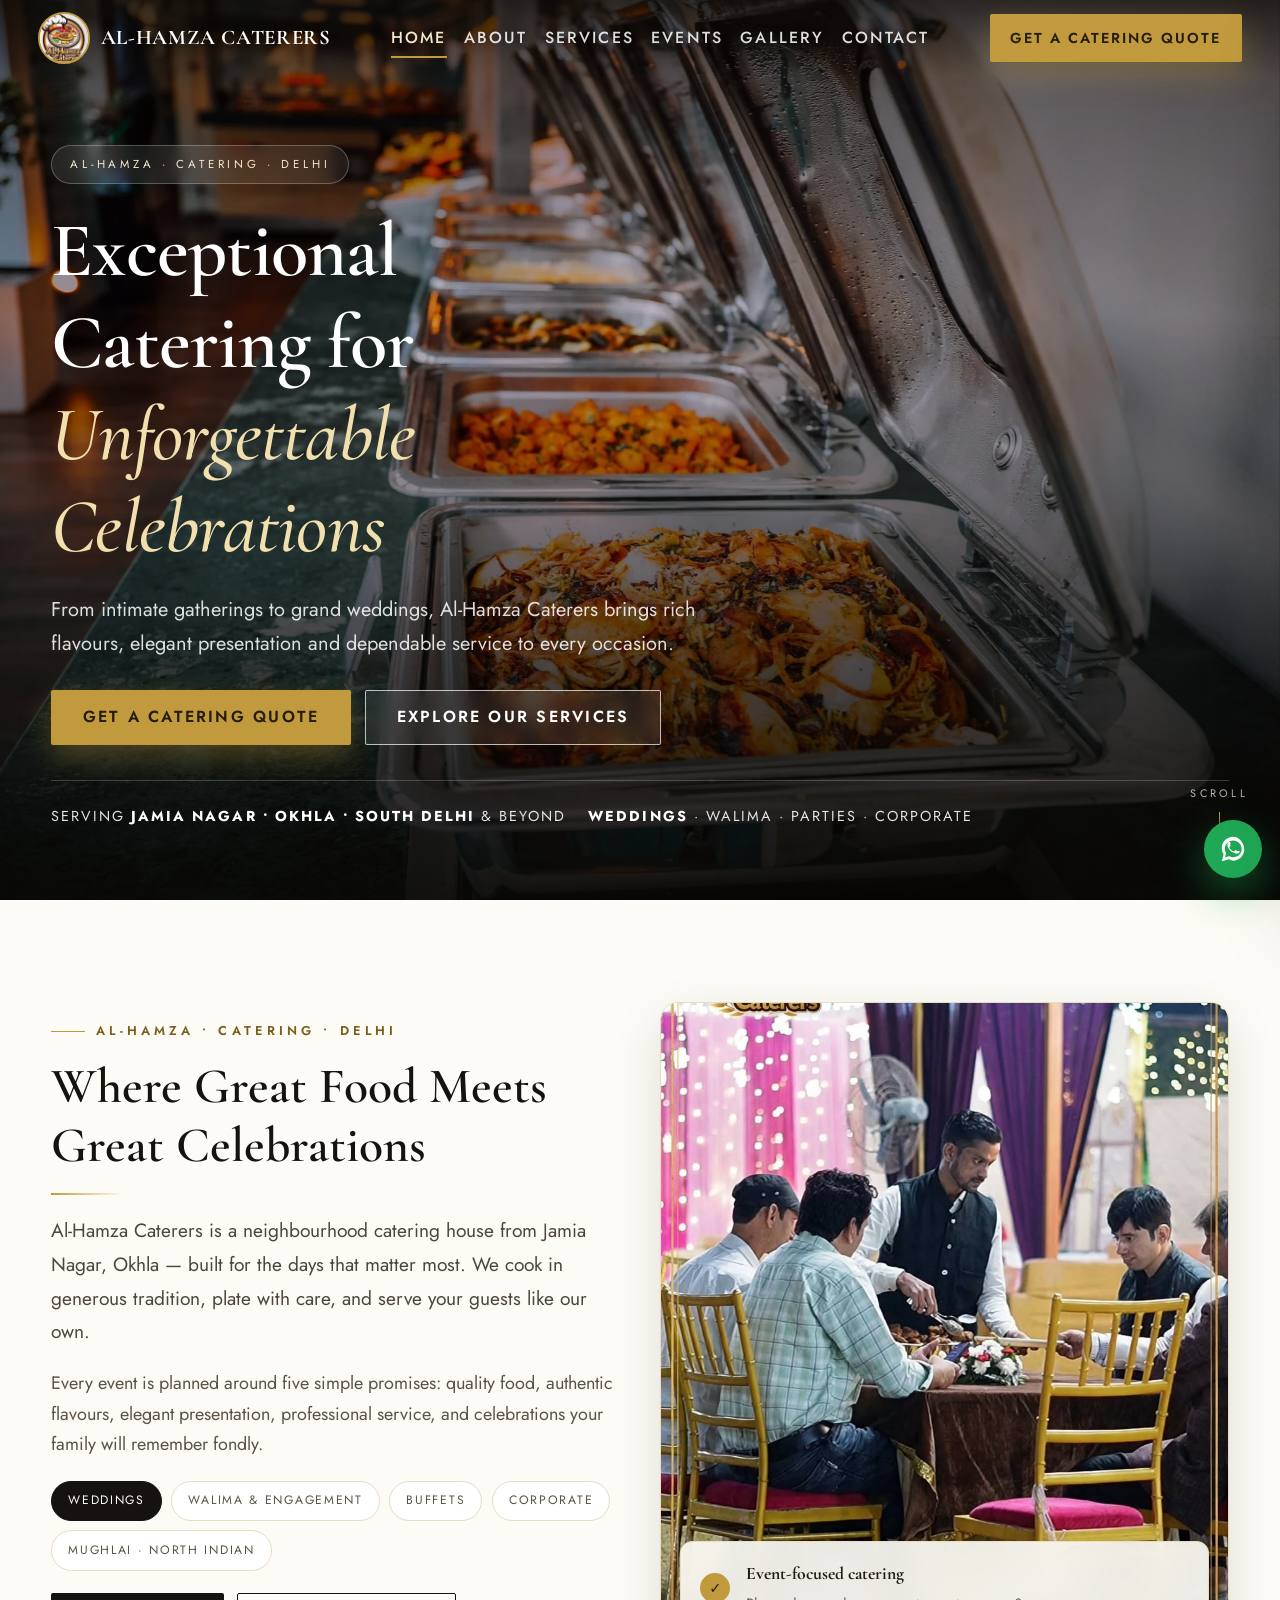
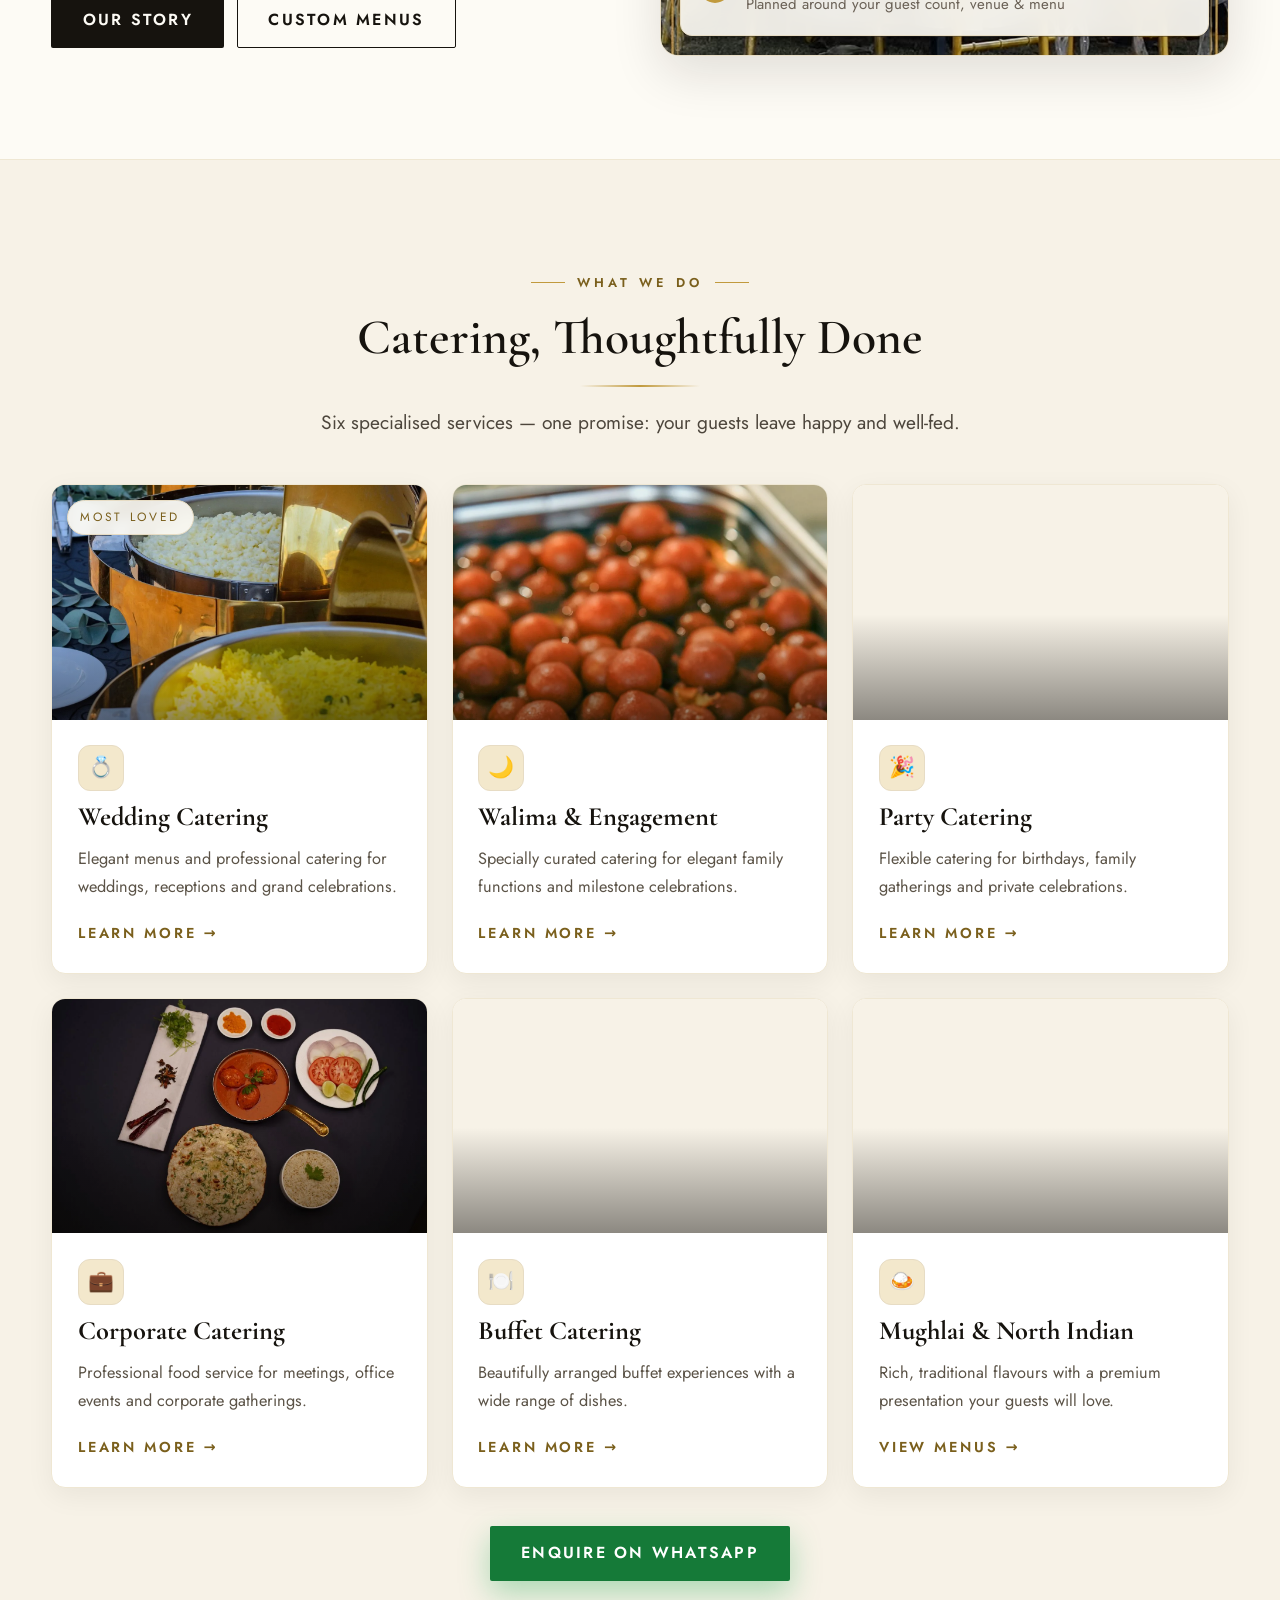
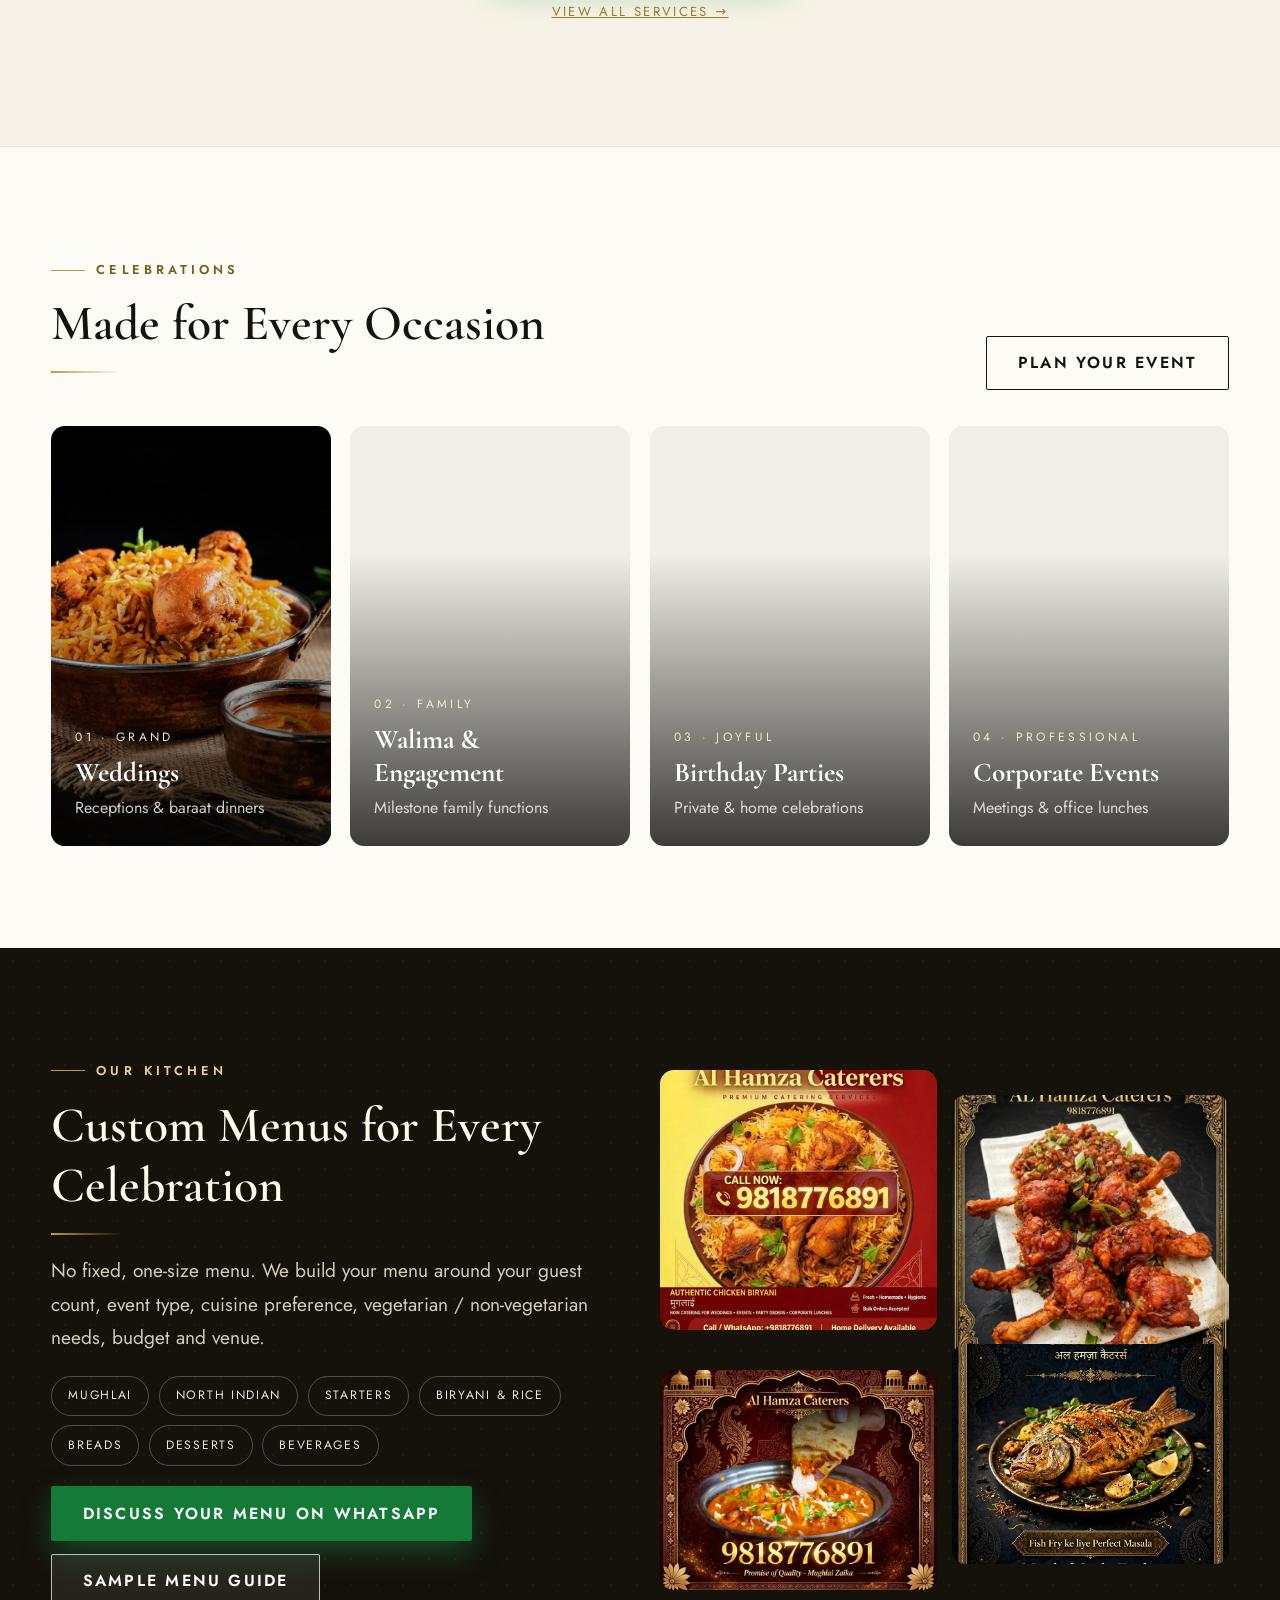
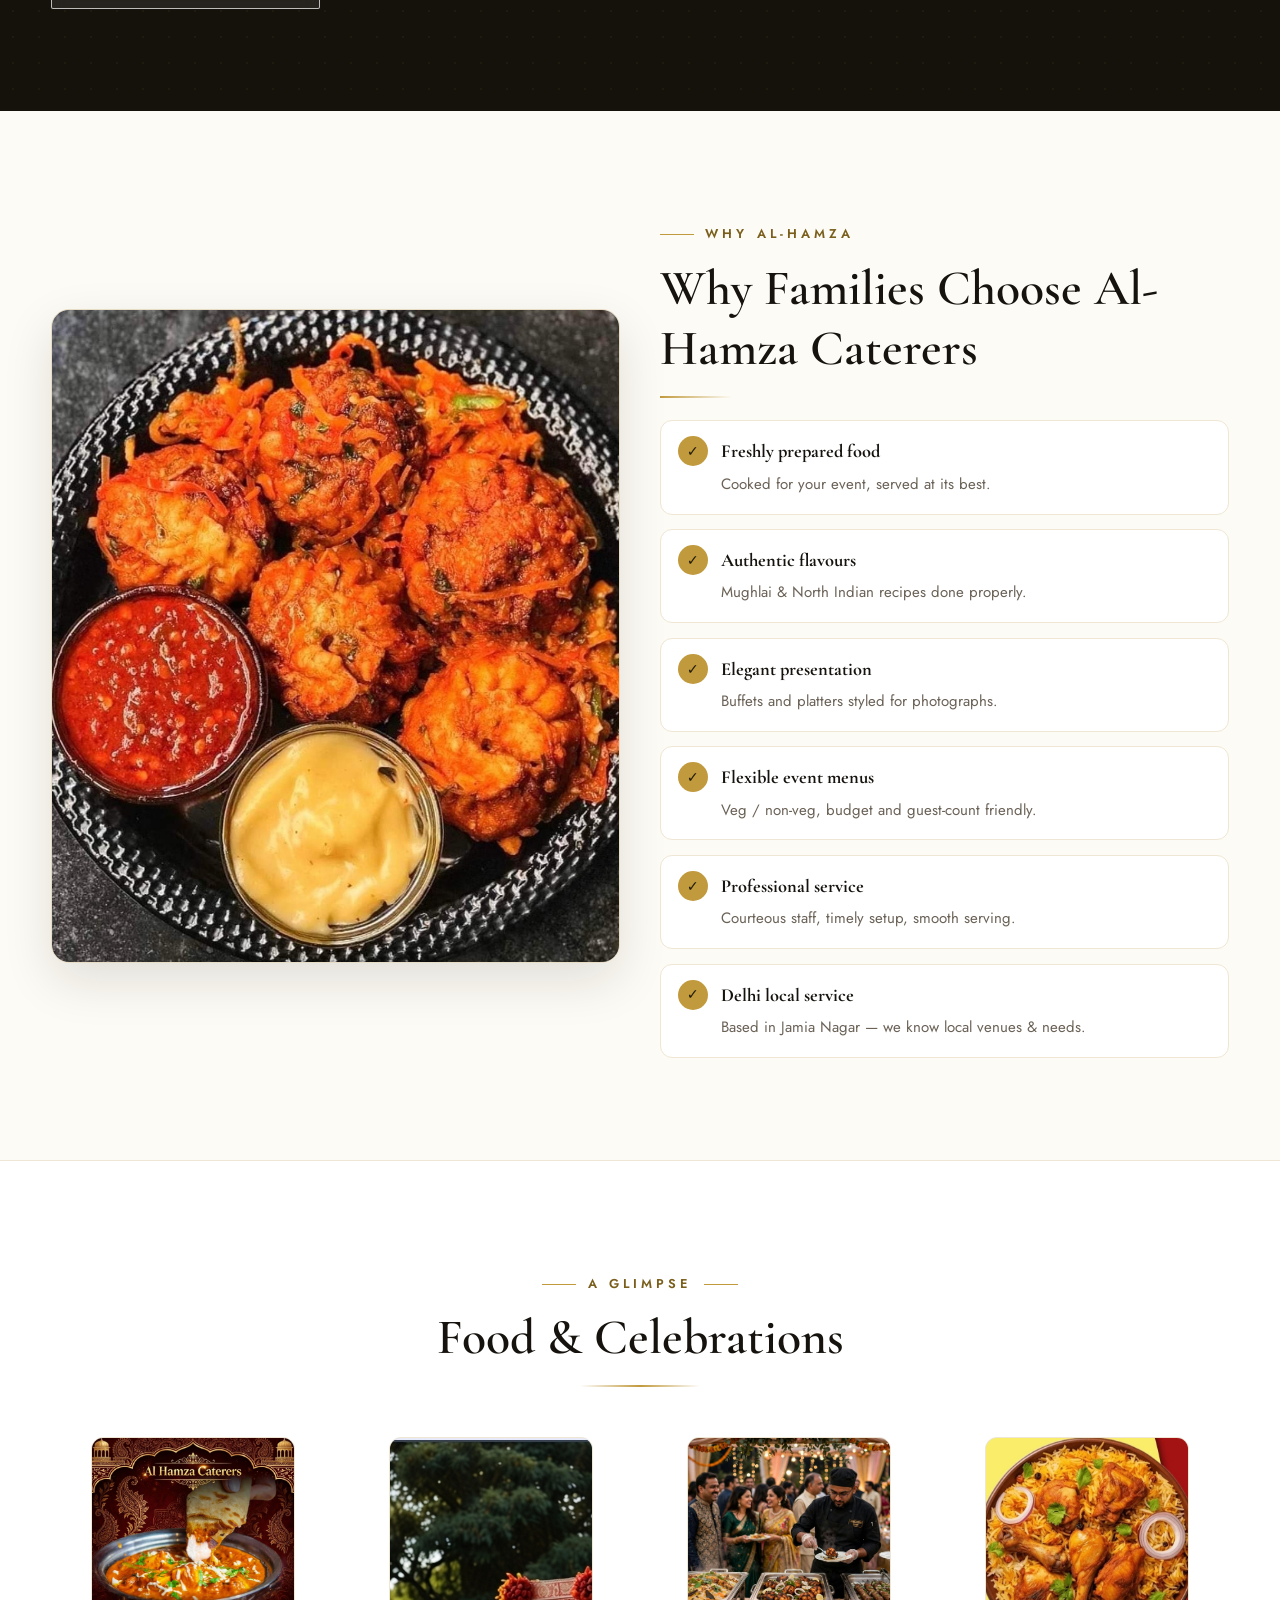
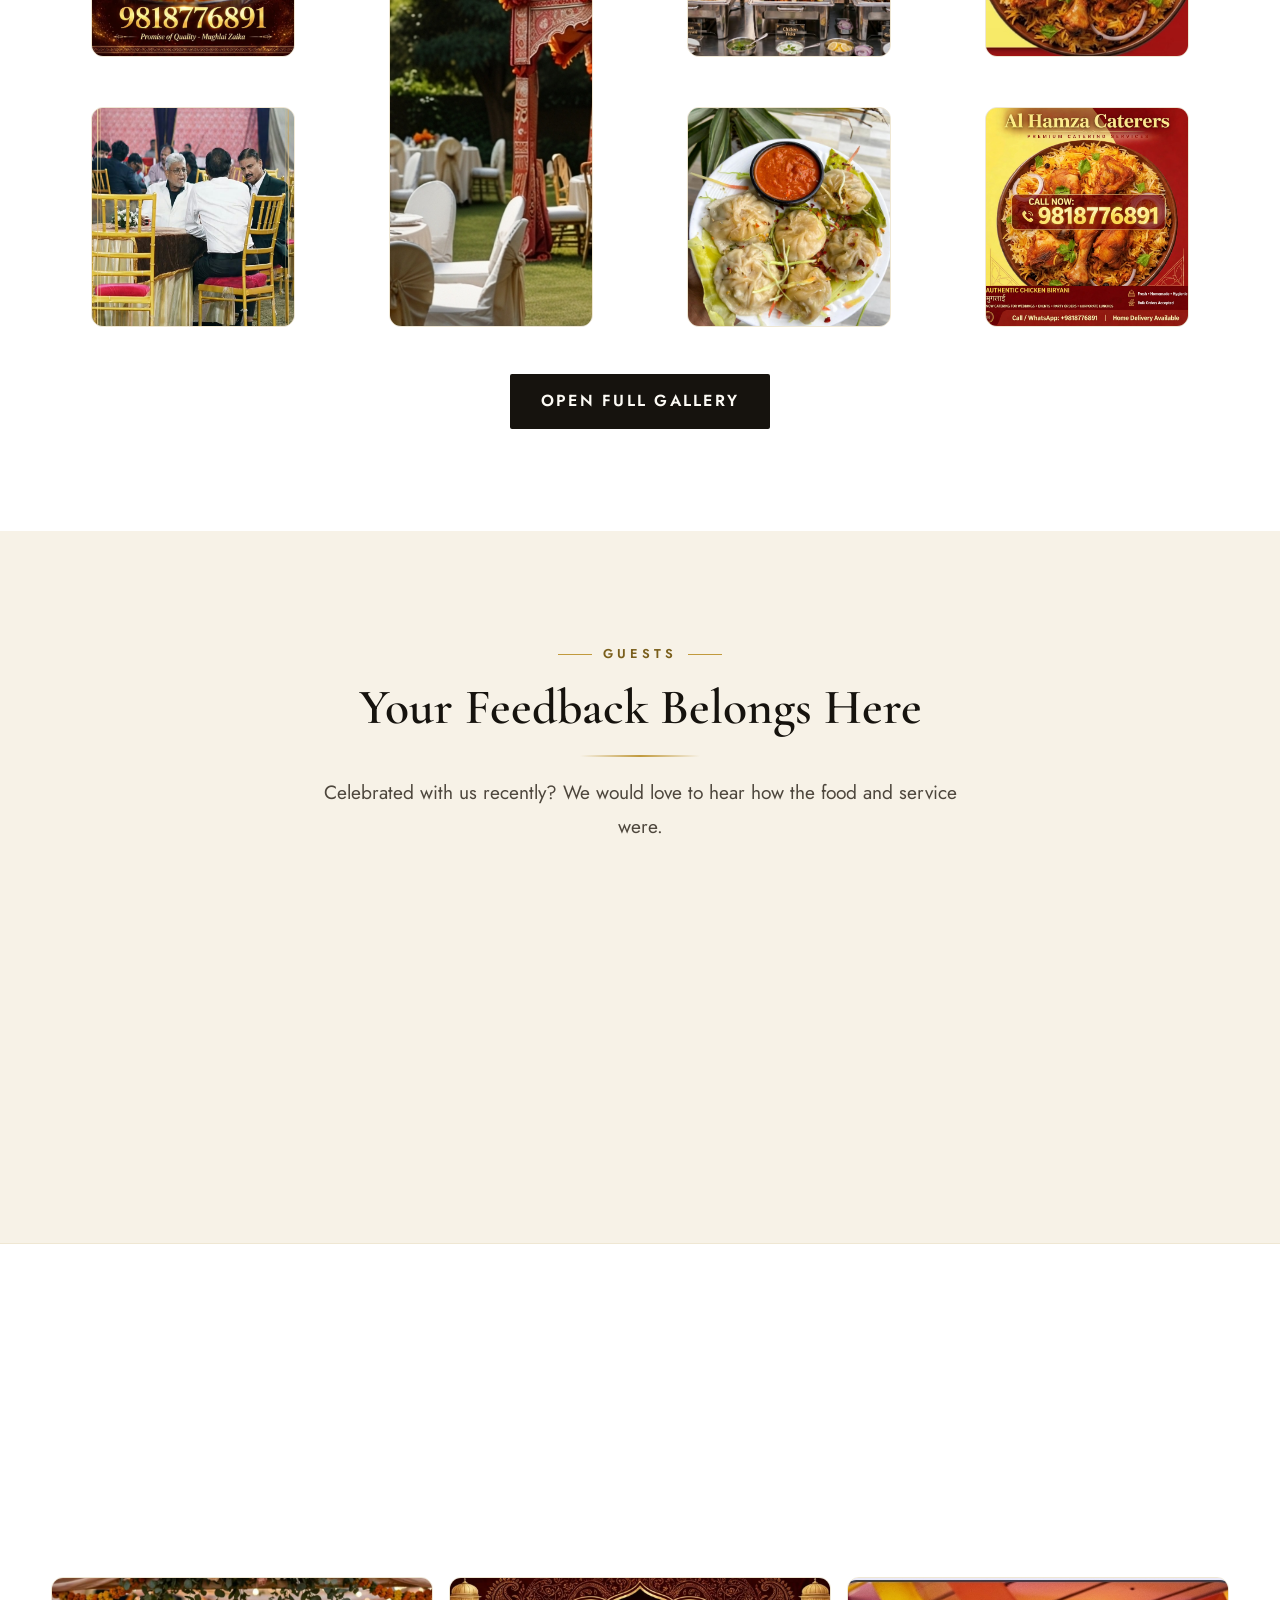
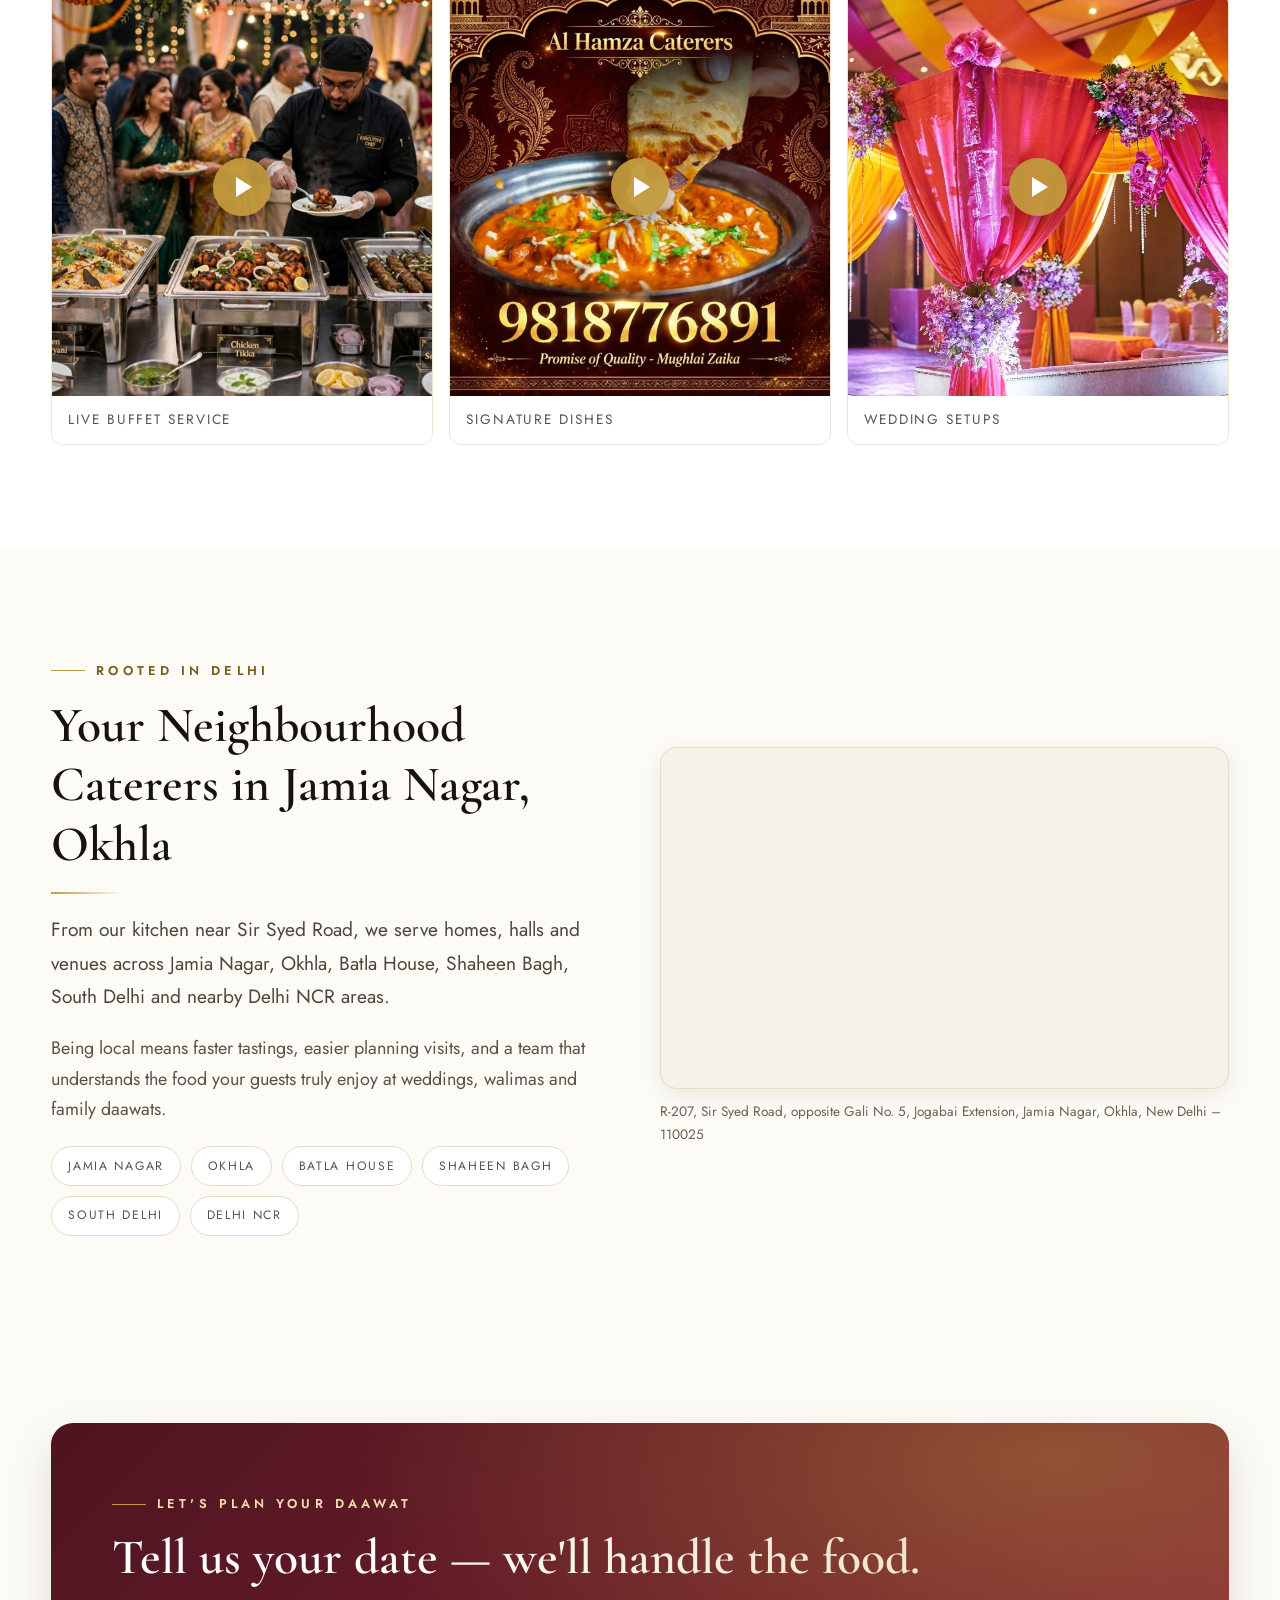
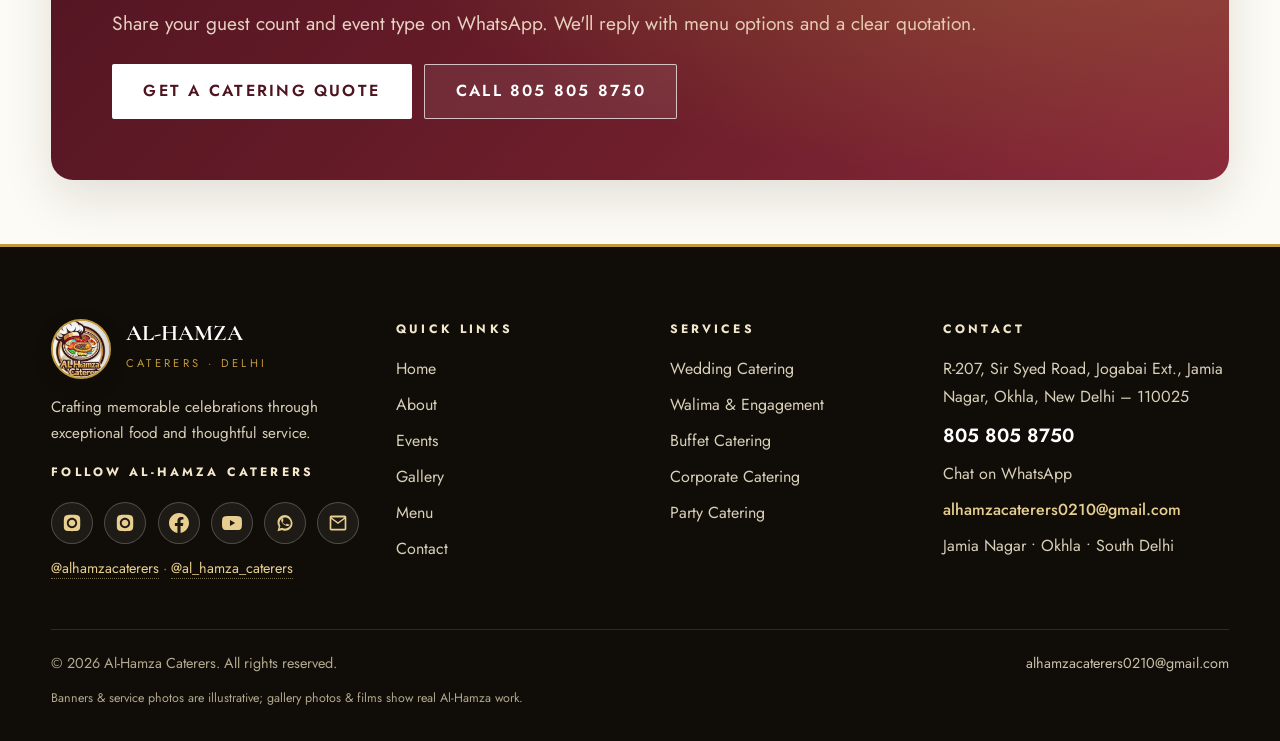
==== commit 3cfc10df: "Update Al-Hamza Caterers gallery, videos and contact details" ====
--- a/index.html
+++ b/index.html
@@ -96,7 +96,7 @@
     </nav>
     <div class="drawer-ctas">
       <a class="btn btn-wa" href="https://wa.me/919818776891?text=Hello%20Al-Hamza%20Caterers%2C%20I%20would%20like%20to%20enquire%20about%20catering%20for%20my%20event." target="_blank" rel="noopener">Chat on WhatsApp</a>
-      <a class="btn btn-dark" href="tel:+919818776891">Call +91 98187 76891</a>
+      <a class="btn btn-dark" href="tel:+918058058750">Call 805 805 8750</a>
       <a class="btn btn-gold" href="contact.html">Get a Catering Quote</a>
     </div>
   </aside>
@@ -293,7 +293,7 @@
   <div class="wrap">
     <div style="display:flex;flex-wrap:wrap;align-items:flex-end;justify-content:space-between;gap:1rem;margin-bottom:2.2rem" class="reveal">
       <div><span class="eyebrow">Films</span><h2 class="h-section" id="filmH" style="margin:.8rem 0 .4rem">Watch Our Work</h2><div class="gold-rule"></div>
-      <p class="lead" style="max-width:60ch">Real footage from our kitchen, buffets and events — 47 films in the full gallery.</p></div>
+      <p class="lead" style="max-width:60ch">Real footage from our kitchen, buffets and events — 58 films in the full gallery.</p></div>
       <a class="btn btn-outline-dark" href="gallery.html#videos">Explore all media</a>
     </div>
     <div class="v-grid v-grid-3 reveal">
@@ -333,7 +333,7 @@
       <p class="lead" style="color:rgba(255,243,223,.85)">Share your guest count and event type on WhatsApp. We'll reply with menu options and a clear quotation.</p>
       <div style="display:flex;flex-wrap:wrap;gap:.8rem;margin-top:1.5rem">
         <a class="btn" style="background:#fff;color:#4E1420" href="https://wa.me/919818776891?text=Hello%20Al-Hamza%20Caterers%2C%20I%20would%20like%20to%20enquire%20about%20catering%20for%20my%20event." target="_blank" rel="noopener">Get a Catering Quote</a>
-        <a class="btn btn-outline" href="tel:+919818776891">Call +91 98187 76891</a>
+        <a class="btn btn-outline" href="tel:+918058058750">Call 805 805 8750</a>
       </div>
     </div>
   </div>
@@ -360,7 +360,7 @@
       </div>
       <div><h4>Quick Links</h4><ul class="f-links"><li><a href="index.html">Home</a></li><li><a href="about.html">About</a></li><li><a href="events.html">Events</a></li><li><a href="gallery.html">Gallery</a></li><li><a href="menu.html">Menu</a></li><li><a href="contact.html">Contact</a></li></ul></div>
       <div><h4>Services</h4><ul class="f-links"><li><a href="services.html#wedding">Wedding Catering</a></li><li><a href="services.html#walima">Walima &amp; Engagement</a></li><li><a href="services.html#buffet">Buffet Catering</a></li><li><a href="services.html#corporate">Corporate Catering</a></li><li><a href="services.html#party">Party Catering</a></li></ul></div>
-      <div><h4>Contact</h4><ul class="f-links"><li>R-207, Sir Syed Road, Jogabai Ext., Jamia Nagar, Okhla, New Delhi – 110025</li><li><a href="tel:+919818776891">+91 98187 76891</a></li><li><a href="https://wa.me/919818776891?text=Hello%20Al-Hamza%20Caterers%2C%20I%20would%20like%20to%20enquire%20about%20catering%20for%20my%20event." target="_blank" rel="noopener">Chat on WhatsApp</a></li><li><a href="mailto:alhamzacaterers0210@gmail.com">alhamzacaterers0210@gmail.com</a></li><li>Jamia Nagar • Okhla • South Delhi</li></ul></div>
+      <div><h4>Contact</h4><ul class="f-links"><li>R-207, Sir Syed Road, Jogabai Ext., Jamia Nagar, Okhla, New Delhi – 110025</li><li><a href="tel:+918058058750">805 805 8750</a></li><li><a href="https://wa.me/919818776891?text=Hello%20Al-Hamza%20Caterers%2C%20I%20would%20like%20to%20enquire%20about%20catering%20for%20my%20event." target="_blank" rel="noopener">Chat on WhatsApp</a></li><li><a href="mailto:alhamzacaterers0210@gmail.com">alhamzacaterers0210@gmail.com</a></li><li>Jamia Nagar • Okhla • South Delhi</li></ul></div>
     </div>
     <div class="f-bottom">
       <span>© <span id="year">2026</span> Al-Hamza Caterers. All rights reserved.</span>
@@ -377,7 +377,7 @@
 
 <!-- Mobile bottom bar -->
 <nav class="mobile-bar" aria-label="Quick actions">
-  <a class="m-call" href="tel:+919818776891">Call</a>
+  <a class="m-call" href="tel:+918058058750">Call</a>
   <a class="m-wa" href="https://wa.me/919818776891?text=Hello%20Al-Hamza%20Caterers%2C%20I%20would%20like%20to%20enquire%20about%20catering%20for%20my%20event." target="_blank" rel="noopener">WhatsApp</a>
   <a class="m-quote" href="contact.html">Get Quote</a>
 </nav>
--- a/css/style.css
+++ b/css/style.css
@@ -513,3 +513,10 @@
 
 /* ---------- Contact details prominence ---------- */
 .f-links a[href^="mailto:"]{font-weight:500}
+
+/* ---------- Web3Forms enquiry status + honeypot (Oct 2026, preserves premium design) ---------- */
+.hp-honeypot{position:absolute!important;left:-9999px!important;top:auto!important;width:1px!important;height:1px!important;opacity:0!important;pointer-events:none!important}
+.form-note{font-size:.95rem;line-height:1.6}
+.form-note-success{background:#EFF9F1;border:1px solid #BDE5C8;color:#14532D}
+.form-note-error{background:#FEF2F2;border:1px solid #FECACA;color:#7F1D1D}
+#enquirySubmit[disabled]{opacity:.7;cursor:wait;transform:none}
